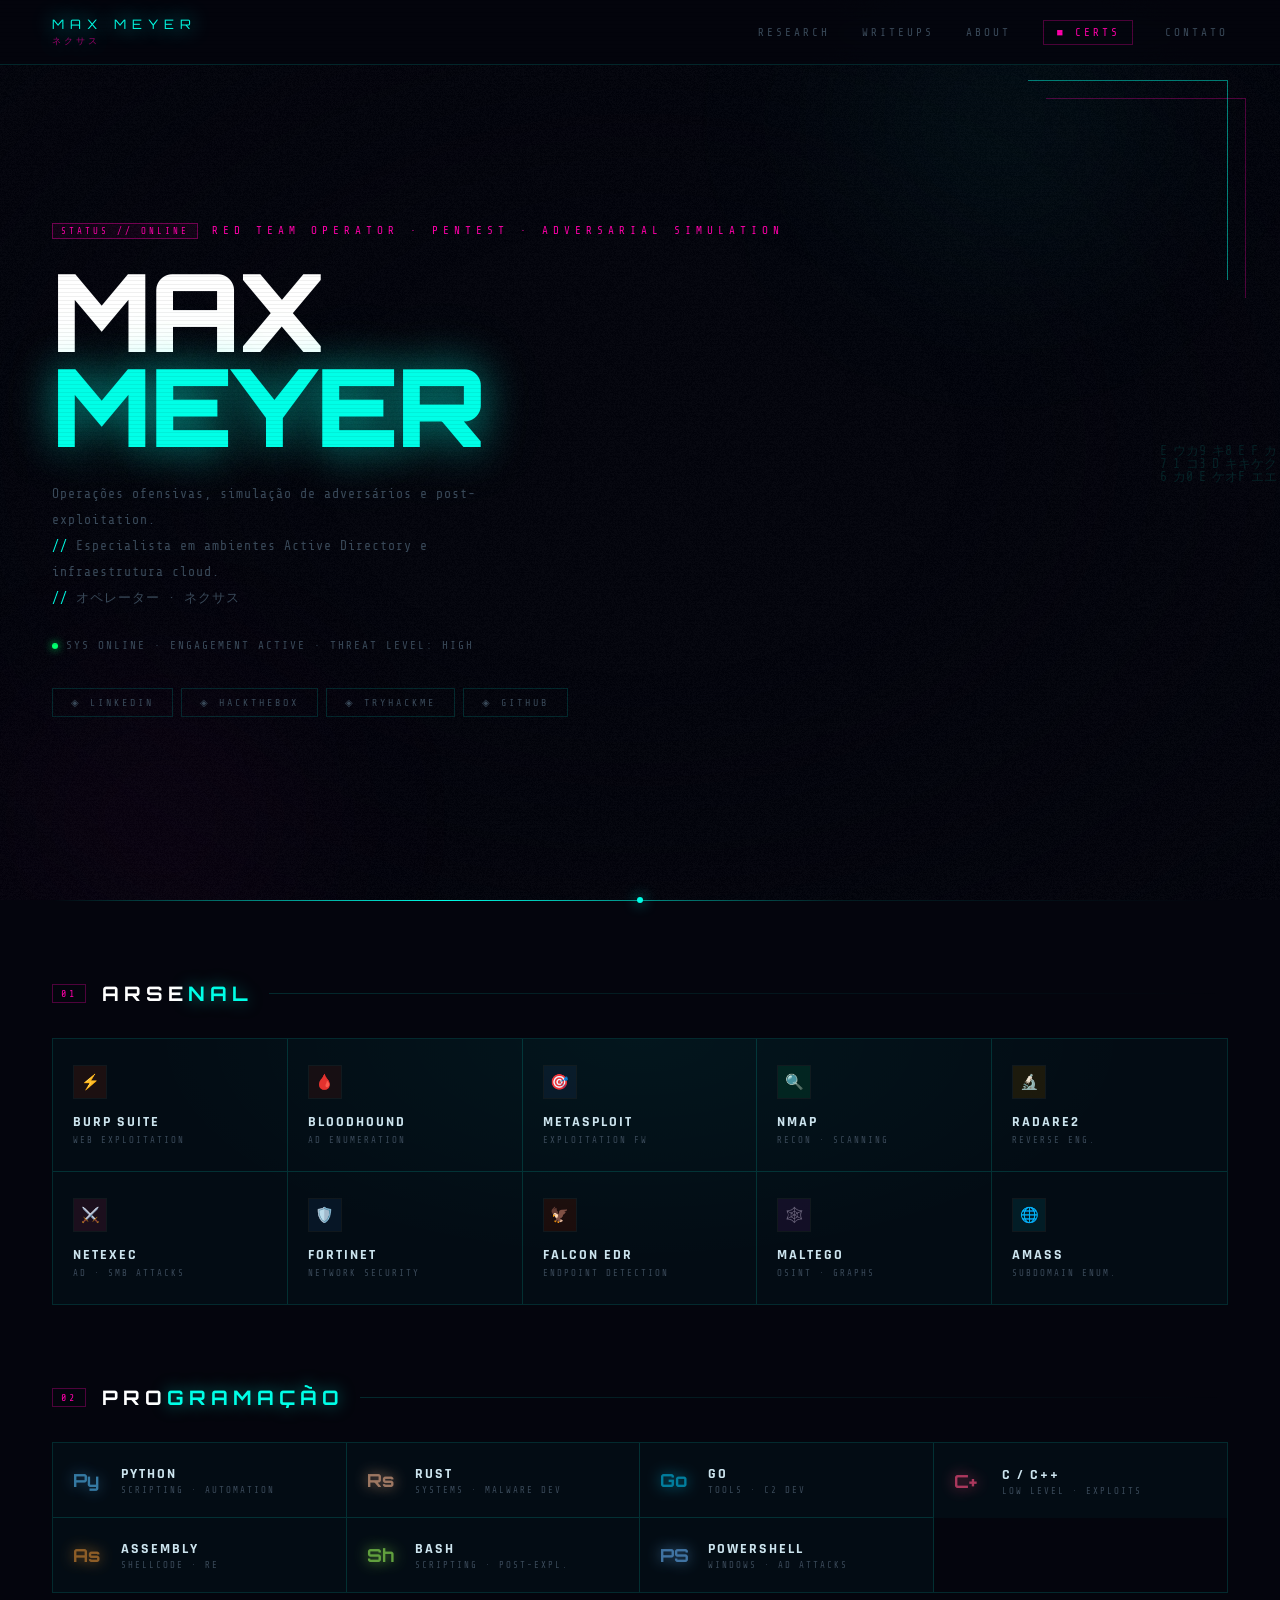
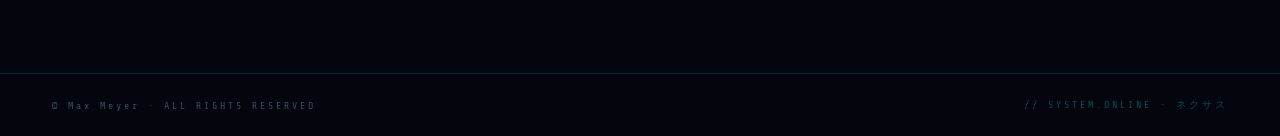
==== main.html @ dfc454a7 "Update main.html" ====
<!DOCTYPE html>
<html lang="pt-BR">
<head>
<meta charset="UTF-8">
<meta name="viewport" content="width=device-width, initial-scale=1.0, maximum-scale=1.0">
<title>Max Meyer</title>
<link href="https://fonts.googleapis.com/css2?family=Rajdhani:wght@400;600;700&family=Share+Tech+Mono&family=Orbitron:wght@700;900&display=swap" rel="stylesheet">
<style>
:root{
  --cyan:#00ffe7;--magenta:#ff00aa;--green:#00ff6e;
  --bg:#04050d;--panel:rgba(0,255,231,0.03);
  --border:rgba(0,255,231,0.15);--text:#b8cfe0;--dim:#3a4a5a;
}
*,*::before,*::after{margin:0;padding:0;box-sizing:border-box;}
html{scroll-behavior:smooth;}
@media(hover:hover){*{cursor:none!important;}}

body{background:var(--bg);color:var(--text);font-family:'Share Tech Mono',monospace;overflow-x:hidden;}
body::after{content:'';position:fixed;inset:0;background:repeating-linear-gradient(0deg,transparent,transparent 3px,rgba(0,0,0,0.06) 3px,rgba(0,0,0,0.06) 4px);pointer-events:none;z-index:9000;}
.vignette{position:fixed;inset:0;background:radial-gradient(ellipse at center,transparent 35%,rgba(4,5,13,0.92) 100%);pointer-events:none;z-index:1;}
#bgCanvas{position:fixed;inset:0;z-index:0;}
#noiseCanvas{position:fixed;inset:0;opacity:.022;pointer-events:none;z-index:2;}
#streamCanvas{position:fixed;inset:0;opacity:.13;pointer-events:none;z-index:3;}

/* cursor — desktop only */
#cur{position:fixed;width:14px;height:14px;border:1px solid var(--cyan);border-radius:50%;pointer-events:none;z-index:99999;transform:translate(-50%,-50%);transition:width .18s,height .18s,border-color .18s,box-shadow .18s;box-shadow:0 0 10px var(--cyan);display:none;}
#curDot{position:fixed;width:3px;height:3px;background:var(--cyan);border-radius:50%;pointer-events:none;z-index:99999;transform:translate(-50%,-50%);display:none;}
#curTrail{position:fixed;inset:0;pointer-events:none;z-index:9998;}

/* NAV */
.nav{position:fixed;top:0;left:0;right:0;z-index:5000;display:flex;justify-content:space-between;align-items:center;padding:16px 52px;background:rgba(4,5,13,.88);backdrop-filter:blur(14px);border-bottom:1px solid var(--border);}
@media(max-width:600px){.nav{padding:12px 18px;}.nav-links{gap:16px;}.nav-links a{font-size:9px;letter-spacing:2px;}}
.nav-logo{font-family:'Orbitron',sans-serif;font-size:13px;letter-spacing:6px;color:var(--cyan);text-shadow:0 0 20px var(--cyan);text-transform:uppercase;position:relative;padding-bottom:16px;}
.nav-logo::after{content:'ネクサス';position:absolute;bottom:0;left:0;font-size:9px;letter-spacing:3px;color:var(--magenta);opacity:.6;font-family:'Share Tech Mono',monospace;}
.nav-links{display:flex;gap:32px;align-items:center;}
.nav-links a{color:var(--dim);text-decoration:none;font-size:11px;letter-spacing:3px;text-transform:uppercase;transition:color .2s,text-shadow .2s;}
.nav-links a:hover{color:var(--cyan);text-shadow:0 0 12px var(--cyan);}
.nav-links a.special{color:var(--magenta);border:1px solid rgba(255,0,170,.3);padding:5px 12px;transition:all .2s;}
.nav-links a.special:hover,.nav-links a.special:active{border-color:var(--magenta);box-shadow:0 0 16px rgba(255,0,170,.3),inset 0 0 12px rgba(255,0,170,.05);text-shadow:0 0 10px var(--magenta);}

/* HERO */
.hero{position:relative;min-height:100vh;display:flex;flex-direction:column;justify-content:center;padding:140px 52px 100px;z-index:10;overflow:hidden;}
@media(max-width:600px){.hero{padding:120px 24px 80px;}}
.hero-corner{position:absolute;top:80px;right:52px;width:200px;height:200px;pointer-events:none;}
.hero-corner::before{content:'';position:absolute;inset:0;border-top:1px solid var(--cyan);border-right:1px solid var(--cyan);opacity:.5;animation:cpulse 3s ease-in-out infinite;}
.hero-corner::after{content:'';position:absolute;top:18px;left:18px;right:-18px;bottom:-18px;border-top:1px solid rgba(255,0,170,.3);border-right:1px solid rgba(255,0,170,.3);}
@keyframes cpulse{0%,100%{opacity:.5;}50%{opacity:1;}}
.blob{position:absolute;border-radius:50%;filter:blur(90px);pointer-events:none;animation:bfloat 9s ease-in-out infinite;}
.blob.b1{width:440px;height:440px;top:-100px;right:60px;background:radial-gradient(circle,rgba(0,255,231,.07) 0%,transparent 70%);}
.blob.b2{width:520px;height:320px;bottom:-80px;left:-100px;background:radial-gradient(circle,rgba(255,0,170,.06) 0%,transparent 70%);animation-delay:-4.5s;}
@keyframes bfloat{0%,100%{transform:translateY(0) scale(1);}50%{transform:translateY(-28px) scale(1.04);}}
.hero-eyecatch{display:flex;align-items:center;gap:14px;font-size:11px;letter-spacing:5px;color:var(--magenta);text-transform:uppercase;margin-bottom:24px;opacity:0;animation:fadeUp .8s .1s ease forwards;}
.hero-eyecatch .tag{border:1px solid rgba(255,0,170,.4);padding:2px 8px;font-size:9px;letter-spacing:3px;color:var(--magenta);background:rgba(255,0,170,.06);}
.hero h1{font-family:'Orbitron',sans-serif;font-weight:900;font-size:clamp(48px,9vw,108px);line-height:.88;letter-spacing:-2px;text-transform:uppercase;color:#fff;opacity:0;animation:fadeUp .8s .2s ease forwards;}
.hero h1 .line-cyan{display:block;color:var(--cyan);text-shadow:0 0 40px rgba(0,255,231,.5),0 0 80px rgba(0,255,231,.15);}
.hero-sub{margin-top:28px;font-size:13px;color:var(--dim);letter-spacing:1px;line-height:2;max-width:480px;opacity:0;animation:fadeUp .8s .35s ease forwards;}
.hero-sub .hi{color:var(--cyan);}
@media(max-width:600px){.hero-sub{font-size:11px;}}
.status-bar{display:flex;align-items:center;gap:8px;margin-top:28px;font-size:11px;color:var(--dim);letter-spacing:2px;opacity:0;animation:fadeUp .8s .48s ease forwards;}
.sdot{width:6px;height:6px;border-radius:50%;background:var(--green);box-shadow:0 0 8px var(--green);animation:spulse 2s ease-in-out infinite;}
@keyframes spulse{0%,100%{opacity:1;}50%{opacity:.3;}}
.social{display:flex;gap:8px;margin-top:36px;flex-wrap:wrap;opacity:0;animation:fadeUp .8s .6s ease forwards;}
.social a{display:inline-flex;align-items:center;gap:6px;padding:8px 18px;font-size:10px;letter-spacing:3px;text-transform:uppercase;text-decoration:none;color:var(--dim);border:1px solid var(--border);transition:all .25s;position:relative;overflow:hidden;}
.social a::before{content:'';position:absolute;inset:0;background:linear-gradient(90deg,transparent,rgba(0,255,231,.07),transparent);transform:translateX(-100%);transition:transform .4s;}
.social a:hover,.social a:active{color:var(--cyan);border-color:rgba(0,255,231,.5);box-shadow:0 0 20px rgba(0,255,231,.15);text-shadow:0 0 8px var(--cyan);}
.social a:hover::before{transform:translateX(100%);}
@keyframes fadeUp{from{opacity:0;transform:translateY(16px);}to{opacity:1;transform:none;}}
.divider{position:relative;height:1px;margin:0 52px;z-index:10;background:linear-gradient(to right,transparent,var(--cyan),rgba(0,255,231,.1),transparent);}
.divider::before{content:'';position:absolute;top:-3px;left:50%;transform:translateX(-50%);width:6px;height:6px;background:var(--cyan);border-radius:50%;box-shadow:0 0 14px var(--cyan);}
@media(max-width:600px){.divider{margin:0 24px;}}

/* PANELS */
.panels{position:relative;z-index:10;padding:80px 52px;display:flex;flex-direction:column;gap:80px;}
@media(max-width:600px){.panels{padding:50px 18px;gap:50px;}}
.reveal{opacity:0;transform:translateY(30px);transition:opacity .7s ease,transform .7s ease;}
.reveal.visible{opacity:1;transform:none;}
.section-label{display:flex;align-items:center;gap:16px;margin-bottom:32px;}
.section-num{font-size:10px;letter-spacing:3px;color:var(--magenta);border:1px solid rgba(255,0,170,.3);padding:3px 8px;}
.section-label h2{font-family:'Orbitron',sans-serif;font-weight:700;font-size:20px;letter-spacing:5px;text-transform:uppercase;color:#fff;}
.section-label h2 em{font-style:normal;color:var(--cyan);text-shadow:0 0 16px rgba(0,255,231,.5);}
.section-label::after{content:'';flex:1;height:1px;background:linear-gradient(to right,var(--border),transparent);}

/* ARSENAL */
.arsenal-grid{display:grid;grid-template-columns:repeat(5,1fr);border:1px solid var(--border);position:relative;}
.arsenal-grid::before{content:'';position:absolute;inset:0;background:radial-gradient(ellipse at 50% 0%,rgba(0,255,231,.04),transparent 60%);pointer-events:none;}
.tool-card{position:relative;padding:26px 20px;border-right:1px solid var(--border);border-bottom:1px solid var(--border);background:var(--panel);overflow:hidden;transition:background .3s;--mx:50%;--my:50%;}
.tool-card:nth-child(5n){border-right:none;}.tool-card:nth-last-child(-n+5){border-bottom:none;}
.tool-card::after{content:'';position:absolute;top:0;left:0;right:0;height:2px;background:var(--tc,var(--cyan));transform:scaleX(0);transform-origin:left;transition:transform .35s;box-shadow:0 0 10px var(--tc,var(--cyan));}
.tool-card:hover::after,.tool-card:active::after{transform:scaleX(1);}
.tool-card::before{content:'';position:absolute;inset:0;background:radial-gradient(circle at var(--mx) var(--my),rgba(255,255,255,.06) 0%,transparent 60%);opacity:0;transition:opacity .3s;pointer-events:none;}
.tool-card:hover::before{opacity:1;}.tool-card:hover,.tool-card:active{background:rgba(0,255,231,.035);}
.tool-icon-wrap{width:34px;height:34px;border:1px solid rgba(255,255,255,.06);display:flex;align-items:center;justify-content:center;margin-bottom:14px;background:rgba(0,0,0,.3);font-size:15px;position:relative;}
.tool-icon-wrap::before{content:'';position:absolute;inset:0;background:var(--tc,var(--cyan));opacity:.1;transition:opacity .3s;}
.tool-card:hover .tool-icon-wrap::before{opacity:.28;}
.tool-name{font-family:'Rajdhani',sans-serif;font-weight:700;font-size:14px;letter-spacing:2px;color:#cce4ee;text-transform:uppercase;transition:color .3s,text-shadow .3s;}
.tool-card:hover .tool-name{color:var(--cyan);text-shadow:0 0 10px rgba(0,255,231,.5);}
.tool-cat{font-size:9px;letter-spacing:2px;color:var(--dim);text-transform:uppercase;margin-top:4px;}
.arsenal-grid .tool-card{opacity:0;transform:translateY(20px);transition:opacity .5s ease,transform .5s ease,background .3s;}
.arsenal-grid.visible .tool-card:nth-child(1){transition-delay:.05s;}.arsenal-grid.visible .tool-card:nth-child(2){transition-delay:.1s;}.arsenal-grid.visible .tool-card:nth-child(3){transition-delay:.15s;}.arsenal-grid.visible .tool-card:nth-child(4){transition-delay:.2s;}.arsenal-grid.visible .tool-card:nth-child(5){transition-delay:.25s;}.arsenal-grid.visible .tool-card:nth-child(6){transition-delay:.3s;}.arsenal-grid.visible .tool-card:nth-child(7){transition-delay:.35s;}.arsenal-grid.visible .tool-card:nth-child(8){transition-delay:.4s;}.arsenal-grid.visible .tool-card:nth-child(9){transition-delay:.45s;}.arsenal-grid.visible .tool-card:nth-child(10){transition-delay:.5s;}
.arsenal-grid.visible .tool-card{opacity:1;transform:none;}

/* LANG */
.lang-grid{display:grid;grid-template-columns:repeat(4,1fr);border:1px solid var(--border);}
.lang-card{position:relative;padding:22px 20px;border-right:1px solid var(--border);border-bottom:1px solid var(--border);display:flex;align-items:center;gap:16px;background:var(--panel);overflow:hidden;transition:background .3s;--mx:50%;--my:50%;}
.lang-card:nth-child(4n){border-right:none;}.lang-card:nth-last-child(-n+4){border-bottom:none;}
.lang-card::after{content:'';position:absolute;bottom:0;left:0;right:0;height:2px;background:var(--lc,var(--cyan));transform:scaleX(0);transform-origin:left;transition:transform .35s;box-shadow:0 0 8px var(--lc,var(--cyan));}
.lang-card:hover::after,.lang-card:active::after{transform:scaleX(1);}
.lang-card::before{content:'';position:absolute;inset:0;background:radial-gradient(circle at var(--mx) var(--my),rgba(255,255,255,.05) 0%,transparent 60%);opacity:0;transition:opacity .3s;pointer-events:none;}
.lang-card:hover::before{opacity:1;}.lang-card:hover,.lang-card:active{background:rgba(0,255,231,.03);}
.lang-glyph{font-family:'Orbitron',sans-serif;font-size:18px;font-weight:700;opacity:.7;min-width:32px;transition:opacity .3s;}
.lang-card:hover .lang-glyph{opacity:1;}
.lang-name{font-family:'Rajdhani',sans-serif;font-weight:700;font-size:14px;letter-spacing:2px;color:#cce4ee;text-transform:uppercase;}
.lang-type{font-size:9px;letter-spacing:2px;color:var(--dim);text-transform:uppercase;margin-top:2px;}
.lang-grid .lang-card{opacity:0;transform:translateX(-16px);transition:opacity .5s ease,transform .5s ease,background .3s;}
.lang-grid.visible .lang-card:nth-child(1){transition-delay:.05s;}.lang-grid.visible .lang-card:nth-child(2){transition-delay:.1s;}.lang-grid.visible .lang-card:nth-child(3){transition-delay:.15s;}.lang-grid.visible .lang-card:nth-child(4){transition-delay:.2s;}.lang-grid.visible .lang-card:nth-child(5){transition-delay:.25s;}.lang-grid.visible .lang-card:nth-child(6){transition-delay:.3s;}.lang-grid.visible .lang-card:nth-child(7){transition-delay:.35s;}
.lang-grid.visible .lang-card{opacity:1;transform:none;}

/* ═══════════════════════
   TERMINAL MODAL
═══════════════════════ */
#terminalModal{
  position:fixed;inset:0;background:rgba(4,5,13,.95);
  display:none;flex-direction:column;
  align-items:center;justify-content:center;
  z-index:8000;backdrop-filter:blur(12px);
}
.term-wrap{
  width:780px;max-width:95vw;
  border:1px solid rgba(0,255,231,.4);background:#06080f;
  box-shadow:0 0 60px rgba(0,255,231,.12);
  display:flex;flex-direction:column;max-height:90vh;
}
@media(max-width:600px){
  .term-wrap{max-width:100%;width:100%;border-left:none;border-right:none;max-height:100vh;}
  #terminalModal{align-items:stretch;justify-content:flex-end;}
}
.term-bar{background:rgba(0,255,231,.05);border-bottom:1px solid var(--border);padding:10px 18px;display:flex;justify-content:space-between;align-items:center;flex-shrink:0;}
.term-title{font-size:10px;letter-spacing:4px;color:var(--cyan);text-shadow:0 0 10px var(--cyan);text-transform:uppercase;}
.term-close{font-size:10px;letter-spacing:2px;color:var(--dim);border:1px solid var(--border);padding:6px 14px;transition:all .2s;}
.term-close:hover,.term-close:active{color:var(--magenta);border-color:var(--magenta);box-shadow:0 0 10px rgba(255,0,170,.3);}

/* output */
.terminal{padding:16px 20px;flex:1;overflow-y:auto;font-size:12.5px;line-height:1.85;-webkit-overflow-scrolling:touch;}
@media(max-width:600px){.terminal{font-size:12px;padding:12px 14px;}}
.terminal::-webkit-scrollbar{width:4px;}
.terminal::-webkit-scrollbar-thumb{background:rgba(0,255,231,.2);}
.t-line{color:#445566;}.t-cmd{color:var(--cyan);text-shadow:0 0 6px rgba(0,255,231,.4);}
.t-val{color:#a0f0d8;}.t-err{color:var(--magenta);}.t-info{color:#44667a;}
.prompt-line{display:flex;align-items:center;flex-wrap:wrap;}
.prompt-ps1{color:var(--cyan);text-shadow:0 0 6px rgba(0,255,231,.3);white-space:nowrap;}
.prompt-in{color:#ddeeff;}

/* blinking cursor inside terminal */
.blink-cur::after{content:'▋';color:var(--cyan);animation:bcb 1s steps(1) infinite;}
@keyframes bcb{50%{opacity:0;}}

/* ghost input — invisible, just captures keyboard */
#termGhost{
  position:absolute;
  left:-9999px;top:50%;
  width:1px;height:1px;
  opacity:0;
  font-size:16px;
  border:none;outline:none;
  background:transparent;
  color:transparent;
  caret-color:transparent;
}

/* tap hint inside terminal */
.term-tap-hint{
  text-align:center;padding:8px;
  font-size:10px;letter-spacing:3px;
  color:rgba(0,255,231,.25);
  flex-shrink:0;
  border-top:1px solid rgba(0,255,231,.06);
}

footer{position:relative;z-index:10;padding:24px 52px;border-top:1px solid var(--border);display:flex;justify-content:space-between;align-items:center;font-size:10px;letter-spacing:3px;color:var(--dim);}
footer .fr{color:rgba(0,255,231,.3);}
@media(max-width:600px){footer{padding:20px 18px;flex-direction:column;gap:10px;}}

@media(max-width:960px){
  .arsenal-grid{grid-template-columns:repeat(2,1fr);}
  .tool-card:nth-child(5n){border-right:1px solid var(--border);}.tool-card:nth-child(2n){border-right:none;}
  .tool-card:nth-last-child(-n+5){border-bottom:1px solid var(--border);}.tool-card:nth-last-child(-n+2){border-bottom:none;}
  .lang-grid{grid-template-columns:repeat(2,1fr);}
  .lang-card:nth-child(4n){border-right:1px solid var(--border);}.lang-card:nth-child(2n){border-right:none;}
  .lang-card:nth-last-child(-n+4){border-bottom:1px solid var(--border);}.lang-card:nth-last-child(-n+2){border-bottom:none;}
}
</style>
</head>
<body>

<div id="cur"></div><div id="curDot"></div>
<canvas id="curTrail"></canvas>
<div class="vignette"></div>
<canvas id="bgCanvas"></canvas>
<canvas id="noiseCanvas"></canvas>
<canvas id="streamCanvas"></canvas>

<nav class="nav">
  <div class="nav-logo">Max Meyer</div>
  <div class="nav-links">
    <a href="#">Research</a><a href="#">Writeups</a><a href="#">About</a>
    <a href="#" class="special" onclick="openTerminal();return false;">■ CERTS</a>
    <a href="#">Contato</a>
  </div>
</nav>

<section class="hero">
  <div class="blob b1"></div><div class="blob b2"></div><div class="hero-corner"></div>
  <div class="hero-eyecatch"><span class="tag">STATUS // ONLINE</span>Red Team Operator · Pentest · Adversarial Simulation</div>
  <h1 id="heroTitle">MAX<br><span class="line-cyan" id="heroCyan">MEYER</span></h1>
  <p class="hero-sub">Operações ofensivas, simulação de adversários e post-exploitation.<br><span class="hi">//</span> Especialista em ambientes Active Directory e infraestrutura cloud.<br><span class="hi">//</span> オペレーター · ネクサス</p>
  <div class="status-bar"><div class="sdot"></div>SYS ONLINE · ENGAGEMENT ACTIVE · THREAT LEVEL: HIGH</div>
  <div class="social">
    <a href="#">◈ LinkedIn</a><a href="#">◈ HackTheBox</a><a href="#">◈ TryHackMe</a><a href="#">◈ GitHub</a>
  </div>
</section>

<div class="divider"></div>

<div class="panels">
  <section>
    <div class="section-label reveal"><span class="section-num">01</span><h2>ARSE<em>NAL</em></h2></div>
    <div class="arsenal-grid reveal" id="arsenalGrid">
      <div class="tool-card" style="--tc:#ff5533"><div class="tool-icon-wrap" style="--tc:#ff5533">⚡</div><div class="tool-name">Burp Suite</div><div class="tool-cat">Web Exploitation</div></div>
      <div class="tool-card" style="--tc:#cc3333"><div class="tool-icon-wrap" style="--tc:#cc3333">🩸</div><div class="tool-name">BloodHound</div><div class="tool-cat">AD Enumeration</div></div>
      <div class="tool-card" style="--tc:#4499ff"><div class="tool-icon-wrap" style="--tc:#4499ff">🎯</div><div class="tool-name">Metasploit</div><div class="tool-cat">Exploitation FW</div></div>
      <div class="tool-card" style="--tc:#00ffaa"><div class="tool-icon-wrap" style="--tc:#00ffaa">🔍</div><div class="tool-name">Nmap</div><div class="tool-cat">Recon · Scanning</div></div>
      <div class="tool-card" style="--tc:#ffaa00"><div class="tool-icon-wrap" style="--tc:#ffaa00">🔬</div><div class="tool-name">radare2</div><div class="tool-cat">Reverse Eng.</div></div>
      <div class="tool-card" style="--tc:#ff44aa"><div class="tool-icon-wrap" style="--tc:#ff44aa">⚔️</div><div class="tool-name">netexec</div><div class="tool-cat">AD · SMB Attacks</div></div>
      <div class="tool-card" style="--tc:#3388ff"><div class="tool-icon-wrap" style="--tc:#3388ff">🛡️</div><div class="tool-name">Fortinet</div><div class="tool-cat">Network Security</div></div>
      <div class="tool-card" style="--tc:#ff3300"><div class="tool-icon-wrap" style="--tc:#ff3300">🦅</div><div class="tool-name">Falcon EDR</div><div class="tool-cat">Endpoint Detection</div></div>
      <div class="tool-card" style="--tc:#aa44ff"><div class="tool-icon-wrap" style="--tc:#aa44ff">🕸️</div><div class="tool-name">Maltego</div><div class="tool-cat">OSINT · Graphs</div></div>
      <div class="tool-card" style="--tc:#00ccff"><div class="tool-icon-wrap" style="--tc:#00ccff">🌐</div><div class="tool-name">Amass</div><div class="tool-cat">Subdomain Enum.</div></div>
    </div>
  </section>
  <section>
    <div class="section-label reveal"><span class="section-num">02</span><h2>PRO<em>GRAMAÇÃO</em></h2></div>
    <div class="lang-grid reveal" id="langGrid">
      <div class="lang-card" style="--lc:#4aa8e0"><div class="lang-glyph" style="color:#4aa8e0;text-shadow:0 0 14px #3572a5">Py</div><div><div class="lang-name">Python</div><div class="lang-type">Scripting · Automation</div></div></div>
      <div class="lang-card" style="--lc:#dea584"><div class="lang-glyph" style="color:#dea584;text-shadow:0 0 14px #dea584">Rs</div><div><div class="lang-name">Rust</div><div class="lang-type">Systems · Malware Dev</div></div></div>
      <div class="lang-card" style="--lc:#00add8"><div class="lang-glyph" style="color:#00add8;text-shadow:0 0 14px #00add8">Go</div><div><div class="lang-name">Go</div><div class="lang-type">Tools · C2 Dev</div></div></div>
      <div class="lang-card" style="--lc:#f34b7d"><div class="lang-glyph" style="color:#f34b7d;text-shadow:0 0 14px #f34b7d">C+</div><div><div class="lang-name">C / C++</div><div class="lang-type">Low Level · Exploits</div></div></div>
      <div class="lang-card" style="--lc:#c88030"><div class="lang-glyph" style="color:#c88030;text-shadow:0 0 14px #c88030">As</div><div><div class="lang-name">Assembly</div><div class="lang-type">Shellcode · RE</div></div></div>
      <div class="lang-card" style="--lc:#89e051"><div class="lang-glyph" style="color:#89e051;text-shadow:0 0 14px #89e051">Sh</div><div><div class="lang-name">Bash</div><div class="lang-type">Scripting · Post-Expl.</div></div></div>
      <div class="lang-card" style="--lc:#5ba0e0"><div class="lang-glyph" style="color:#5ba0e0;text-shadow:0 0 14px #5ba0e0">PS</div><div><div class="lang-name">PowerShell</div><div class="lang-type">Windows · AD Attacks</div></div></div>
    </div>
  </section>
</div>

<footer><span>© Max Meyer · ALL RIGHTS RESERVED</span><span class="fr">// SYSTEM.ONLINE · ネクサス</span></footer>

<!-- TERMINAL MODAL -->
<div id="terminalModal">
  <div class="term-wrap">
    <div class="term-bar">
      <span class="term-title">▸ CERTIFICATION TERMINAL</span>
      <span class="term-close" onclick="closeTerminal()">[X] FECHAR</span>
    </div>
    <div class="terminal" id="term"></div>
    <div class="term-tap-hint" id="termHint">[ TOQUE AQUI PARA DIGITAR ]</div>
    <!-- ghost input: invisible, captures mobile keyboard -->
    <input id="termGhost" type="text"
      autocomplete="off" autocorrect="off" autocapitalize="none"
      spellcheck="false" inputmode="text">
  </div>
</div>

<script>
/* ═══════════ PARTICLES ═══════════ */
(function(){
  const cv=document.getElementById('bgCanvas'),cx=cv.getContext('2d');
  let W,H,mx=-9999,my=-9999;
  const CN='0,255,231',MG='255,0,170',N=90,D=130;
  function rsz(){W=cv.width=window.innerWidth;H=cv.height=window.innerHeight;}rsz();
  window.addEventListener('resize',rsz);
  document.addEventListener('mousemove',e=>{mx=e.clientX;my=e.clientY;});
  document.addEventListener('touchmove',e=>{if(e.touches[0]){mx=e.touches[0].clientX;my=e.touches[0].clientY;}},{passive:true});
  function P(){this.r();}
  P.prototype.r=function(){this.x=Math.random()*W;this.y=Math.random()*H;this.vx=(Math.random()-.5)*.4;this.vy=(Math.random()-.5)*.4;this.sz=Math.random()*1.8+.6;this.m=Math.random()<.15;this.p=Math.random()*Math.PI*2;this.ps=.02+Math.random()*.02;};
  P.prototype.u=function(){const dx=this.x-mx,dy=this.y-my,d=Math.sqrt(dx*dx+dy*dy);if(d<100){const f=(100-d)/100*.8;this.vx+=(dx/d)*f;this.vy+=(dy/d)*f;}this.vx*=.98;this.vy*=.98;this.x+=this.vx;this.y+=this.vy;this.p+=this.ps;if(this.x<-10)this.x=W+10;if(this.x>W+10)this.x=-10;if(this.y<-10)this.y=H+10;if(this.y>H+10)this.y=-10;};
  const pts=Array.from({length:N},()=>new P());
  function draw(){
    cx.clearRect(0,0,W,H);
    for(let i=0;i<pts.length;i++)for(let j=i+1;j<pts.length;j++){const a=pts[i],b=pts[j],dx=a.x-b.x,dy=a.y-b.y,d=Math.sqrt(dx*dx+dy*dy);if(d<D){const al=(1-d/D)*.3,c=(a.m||b.m)?MG:CN;cx.beginPath();cx.strokeStyle=`rgba(${c},${al})`;cx.lineWidth=.6;cx.moveTo(a.x,a.y);cx.lineTo(b.x,b.y);cx.stroke();}}
    pts.forEach(p=>{const dx=p.x-mx,dy=p.y-my,d=Math.sqrt(dx*dx+dy*dy);if(d<180){const al=(1-d/180)*.5;cx.beginPath();cx.strokeStyle=`rgba(${CN},${al})`;cx.lineWidth=.8;cx.moveTo(p.x,p.y);cx.lineTo(mx,my);cx.stroke();}});
    pts.forEach(p=>{p.u();const g=.7+.3*Math.sin(p.p),c=p.m?MG:CN,gr=cx.createRadialGradient(p.x,p.y,0,p.x,p.y,p.sz*4);gr.addColorStop(0,`rgba(${c},${.8*g})`);gr.addColorStop(1,`rgba(${c},0)`);cx.beginPath();cx.fillStyle=gr;cx.arc(p.x,p.y,p.sz*4,0,Math.PI*2);cx.fill();cx.beginPath();cx.fillStyle=`rgba(${c},${g})`;cx.arc(p.x,p.y,p.sz,0,Math.PI*2);cx.fill();});
    requestAnimationFrame(draw);
  }
  draw();
})();

/* ═══════════ NOISE ═══════════ */
(function(){const c=document.getElementById('noiseCanvas'),x=c.getContext('2d');function r(){c.width=window.innerWidth;c.height=window.innerHeight;}r();window.addEventListener('resize',r);function f(){const i=x.createImageData(c.width,c.height),d=i.data;for(let n=0;n<d.length;n+=4){const v=Math.random()*255|0;d[n]=d[n+1]=d[n+2]=v;d[n+3]=255;}x.putImageData(i,0,0);setTimeout(f,80);}f();})();

/* ═══════════ STREAM ═══════════ */
(function(){const c=document.getElementById('streamCanvas'),x=c.getContext('2d');let W,H;function r(){W=c.width=window.innerWidth;H=c.height=window.innerHeight;}r();window.addEventListener('resize',r);const ch='アイウエオカキクケコ0123456789ABCDEF><{}[]',fs=13,cols=Math.floor(120/fs),drops=Array(cols).fill(1);function draw(){x.fillStyle='rgba(4,5,13,0.06)';x.fillRect(0,0,W,H);x.font=fs+'px "Share Tech Mono",monospace';drops.forEach((y,i)=>{const c=ch[Math.floor(Math.random()*ch.length)],xp=W-120+i*fs;x.fillStyle='rgba(0,255,231,0.9)';x.fillText(c,xp,y*fs);if(y*fs>H&&Math.random()>.95)drops[i]=0;drops[i]++;});setTimeout(draw,55);}draw();})();

/* ═══════════ CURSOR (desktop) ═══════════ */
(function(){
  const cur=document.getElementById('cur'),dot=document.getElementById('curDot');
  const tr=document.getElementById('curTrail'),tc=tr.getContext('2d');
  let W,H,mx=0,my=0,shown=false;
  function r(){W=tr.width=window.innerWidth;H=tr.height=window.innerHeight;}r();window.addEventListener('resize',r);
  const hist=[],MAX=18;
  document.addEventListener('mousemove',e=>{mx=e.clientX;my=e.clientY;if(!shown){shown=true;cur.style.display='block';dot.style.display='block';}});
  document.querySelectorAll('a,.tool-card,.lang-card,.term-close').forEach(el=>{
    el.addEventListener('mouseenter',()=>{cur.style.width='28px';cur.style.height='28px';cur.style.borderColor='var(--magenta)';cur.style.boxShadow='0 0 14px var(--magenta)';});
    el.addEventListener('mouseleave',()=>{cur.style.width='14px';cur.style.height='14px';cur.style.borderColor='var(--cyan)';cur.style.boxShadow='0 0 10px var(--cyan)';});
  });
  function frame(){cur.style.left=mx+'px';cur.style.top=my+'px';dot.style.left=mx+'px';dot.style.top=my+'px';hist.push({x:mx,y:my});if(hist.length>MAX)hist.shift();tc.clearRect(0,0,W,H);for(let i=1;i<hist.length;i++){const al=(i/hist.length)*.35;tc.beginPath();tc.strokeStyle=`rgba(0,255,231,${al})`;tc.lineWidth=1.5*(i/hist.length);tc.moveTo(hist[i-1].x,hist[i-1].y);tc.lineTo(hist[i].x,hist[i].y);tc.stroke();}requestAnimationFrame(frame);}
  frame();
})();

/* ═══════════ SCRAMBLE ═══════════ */
(function(){
  const ch='!<>-_\\/[]{}—=+*^?#@アイウエオ01ABCDEFGHIJKLMNOPQRSTUVWXYZ';
  function sc(el,final,dur){let f=0;const tot=Math.floor(dur/30);const id=setInterval(()=>{el.textContent=final.split('').map((c,i)=>{if(c===' ')return ' ';if(f/tot>i/final.length)return c;return ch[Math.floor(Math.random()*ch.length)];}).join('');f++;if(f>=tot){el.textContent=final;clearInterval(id);}},30);}
  setTimeout(()=>{const t=document.getElementById('heroTitle'),c=document.getElementById('heroCyan'),n=t.childNodes[0];if(n&&n.nodeType===3){const s=document.createElement('span');s.textContent=n.textContent.trim();n.replaceWith(s);sc(s,'MAX',900);}sc(c,'MEYER',1200);},600);
})();

/* ═══════════ HOLO ═══════════ */
document.querySelectorAll('.tool-card,.lang-card').forEach(c=>{c.addEventListener('mousemove',e=>{const r=c.getBoundingClientRect();c.style.setProperty('--mx',((e.clientX-r.left)/r.width*100).toFixed(1)+'%');c.style.setProperty('--my',((e.clientY-r.top)/r.height*100).toFixed(1)+'%');});});

/* ═══════════ SCROLL REVEAL ═══════════ */
(function(){const obs=new IntersectionObserver(entries=>{entries.forEach(e=>{if(e.isIntersecting)e.target.classList.add('visible');});},{threshold:.12});document.querySelectorAll('.reveal').forEach(el=>obs.observe(el));})();

/* ═══════════════════════════════════════════
   TERMINAL — ghost input approach
   No visible input bar. Ghost input captures
   keyboard. Tap anywhere in modal refocuses it.
═══════════════════════════════════════════ */
const modal     = document.getElementById('terminalModal');
const termEl    = document.getElementById('term');
const termGhost = document.getElementById('termGhost');
const termHint  = document.getElementById('termHint');

let inputSpan = null;
let cwd = [];
let termHintHidden = false;

/* focus ghost → opens keyboard */
function focusGhost(){
  termGhost.focus();
  termGhost.value='';
}

/* tap anywhere in modal refocuses ghost */
modal.addEventListener('touchend', e=>{
  if(e.target===document.querySelector('.term-close')) return;
  hideTermHint();
  focusGhost();
},{passive:true});
modal.addEventListener('click', e=>{
  if(e.target===document.querySelector('.term-close')) return;
  hideTermHint();
  focusGhost();
});

function hideTermHint(){
  if(termHintHidden)return;termHintHidden=true;
  termHint.style.transition='opacity .5s';
  termHint.style.opacity='0';
  setTimeout(()=>termHint.style.display='none',600);
}

/* filesystem */
const fs={
  certs:{type:'dir',items:{
    'CEH.txt':  ['Certified Ethical Hacker','Issuer: EC-Council','Status: ACTIVE'],
    'DCPT.txt': ['Certified Penetration Tester','Issuer: Desec Security','Status: ACTIVE'],
    'CRTA.txt': ['Certified Red Team Analyst','Issuer: Altered Security','Status: ACTIVE'],
    'MCRTA.txt':['Multi-Cloud Red Team Analyst','Issuer: Cyberwarfare Labs','Status: ACTIVE'],
  }},
  notes:{type:'dir',items:{
    'lab.txt':   ['platform: HackTheBox','focus: Active Directory attacks','current: AD CS exploitation'],
    'status.txt':['engagement: active','priority: red team ops','next: CRTO prep'],
  }}
};

function resolvePath(p){if(!p||p==='~')return[];const parts=p.startsWith('/')?p.split('/').filter(Boolean):[...cwd,...p.split('/').filter(Boolean)];const out=[];for(const s of parts)s==='..'?out.pop():out.push(s);return out;}
function getNode(arr){let node={type:'dir',items:fs};for(const s of arr){if(node.type!=='dir'||!node.items[s])return null;node=node.items[s];}return node;}
function cwdStr(){return cwd.length?'~/'+cwd.join('/'):'~';}

function tPrint(text,cls){
  cls=cls||'t-line';
  const d=document.createElement('div');d.className=cls;d.textContent=text;
  termEl.insertBefore(d,termEl.lastChild);
  termEl.scrollTop=termEl.scrollHeight;
}

function newPrompt(){
  const old=termEl.querySelector('.active-prompt');
  if(old){old.classList.remove('active-prompt');const c=old.querySelector('.blink-cur');if(c)c.remove();}
  const line=document.createElement('div');line.className='prompt-line active-prompt';
  line.innerHTML='<span class="prompt-ps1">operator:'+cwdStr()+'$ </span><span class="prompt-in" id="prompt-in"></span><span class="blink-cur"></span>';
  termEl.appendChild(line);
  inputSpan=line.querySelector('#prompt-in');
  termEl.scrollTop=termEl.scrollHeight;
}

/* ghost listeners — set once, reused per command */
let ghostInputHandler=null, ghostKeyHandler=null;

function attachGhost(onChar, onEnter, onBackspace){
  // remove old
  if(ghostInputHandler) termGhost.removeEventListener('input',ghostInputHandler);
  if(ghostKeyHandler)   termGhost.removeEventListener('keydown',ghostKeyHandler);

  ghostInputHandler=function(){
    hideTermHint();
    // mobile: ghost accumulates chars
    const v=termGhost.value;
    if(v.length>0){
      // take last char added
      onChar(v);
      // reset ghost so we only get diffs on next input
      // But don't reset — keep value for backspace to work naturally
    }
  };

  ghostKeyHandler=function(e){
    hideTermHint();
    if(e.key==='Enter'){e.preventDefault();onEnter();return;}
    if(e.key==='Backspace'){e.preventDefault();onBackspace();return;}
    // single printable: let ghost's input event handle it for mobile
  };

  termGhost.addEventListener('input',ghostInputHandler);
  termGhost.addEventListener('keydown',ghostKeyHandler);
}

function detachGhost(){
  if(ghostInputHandler) termGhost.removeEventListener('input',ghostInputHandler);
  if(ghostKeyHandler)   termGhost.removeEventListener('keydown',ghostKeyHandler);
  ghostInputHandler=null;ghostKeyHandler=null;
  termGhost.value='';
}

function execute(raw){
  const trimmed=raw.trim();
  const active=termEl.querySelector('.active-prompt');
  if(active){active.classList.remove('active-prompt');const c=active.querySelector('.blink-cur');if(c)c.remove();}
  if(inputSpan)inputSpan.textContent='';
  if(!trimmed){newPrompt();return;}

  const echo=document.createElement('div');echo.className='t-cmd';
  echo.textContent='operator:'+cwdStr()+'$ '+trimmed;termEl.appendChild(echo);

  const args=trimmed.split(/\s+/),cmd=args[0],arg1=args[1];
  switch(cmd){
    case 'help':['ls              — listar diretório','ls -l           — listagem detalhada','cd <dir>        — mudar diretório','cat <file>      — exibir arquivo','pwd             — caminho atual','clear           — limpar terminal','exit            — fechar terminal'].forEach(l=>tPrint(l,'t-info'));break;
    case 'pwd':tPrint('/'+(cwd.length?cwd.join('/'):''),'t-val');break;
    case 'ls':{const iF=arg1==='-l',pA=iF?args[2]:arg1,tg=pA?resolvePath(pA):cwd,nd=getNode(tg);if(!nd){tPrint("ls: '"+(pA||'')+"': No such file or directory",'t-err');break;}if(nd.type!=='dir'){tPrint(tg[tg.length-1],'t-val');break;}const it=Object.keys(nd.items);if(!it.length){tPrint('(empty)','t-info');break;}it.forEach(n=>{tPrint(iF?(nd.items[n].type==='dir'?'drwxr-xr-x':'-rw-r--r--')+'  '+n:n,'t-val');});break;}
    case 'cd':{if(!arg1||arg1==='~'){cwd=[];break;}const tg=resolvePath(arg1),nd=getNode(tg);if(!nd){tPrint('cd: '+arg1+': No such file or directory','t-err');break;}if(nd.type!=='dir'){tPrint('cd: '+arg1+': Not a directory','t-err');break;}cwd=tg;break;}
    case 'cat':{if(!arg1){tPrint('cat: missing operand','t-err');break;}const tg=resolvePath(arg1),nd=getNode(tg);if(!nd){tPrint('cat: '+arg1+': No such file or directory','t-err');break;}if(nd.type==='dir'){tPrint('cat: '+arg1+': Is a directory','t-err');break;}nd.forEach(l=>tPrint(l,'t-val'));break;}
    case 'clear':termEl.innerHTML='';break;
    case 'exit':closeTerminal();return;
    default:tPrint('command not found: '+cmd,'t-err');tPrint("type 'help' for commands",'t-info');
  }

  // new prompt + re-attach ghost for next command
  newPrompt();
  listenForCommand();
}

function listenForCommand(){
  let val='';
  termGhost.value='';

  attachGhost(
    /* onChar — mobile input event fires with accumulated value */
    function(ghostVal){
      // compute what was added
      if(ghostVal.length>val.length){
        // chars were added
        val=ghostVal;
      } else {
        // something replaced / autocorrected
        val=ghostVal;
      }
      if(inputSpan) inputSpan.textContent=val;
      termEl.scrollTop=termEl.scrollHeight;
    },
    /* onEnter */
    function(){
      const cmd=val;val='';
      detachGhost();
      execute(cmd);
    },
    /* onBackspace */
    function(){
      val=val.slice(0,-1);
      termGhost.value=val;
      if(inputSpan) inputSpan.textContent=val;
      termEl.scrollTop=termEl.scrollHeight;
    }
  );
}

function openTerminal(){
  modal.style.display='flex';
  termEl.innerHTML='';
  termGhost.value='';
  cwd=[];
  termHintHidden=false;
  termHint.style.display='';
  termHint.style.opacity='1';

  tPrint('╔══════════════════════════════════════════╗','t-info');
  tPrint('║  Max Meyer // CERTIFICATION TERMINAL     ║','t-info');
  tPrint('╚══════════════════════════════════════════╝','t-info');
  tPrint('','t-line');
  tPrint('  ls · cd certs · cat <arquivo>.txt · help','t-info');
  tPrint('','t-line');
  newPrompt();

  setTimeout(()=>{ focusGhost(); listenForCommand(); }, 300);
}

function closeTerminal(){
  detachGhost();
  modal.style.display='none';
}
</script>
</body>
</html>
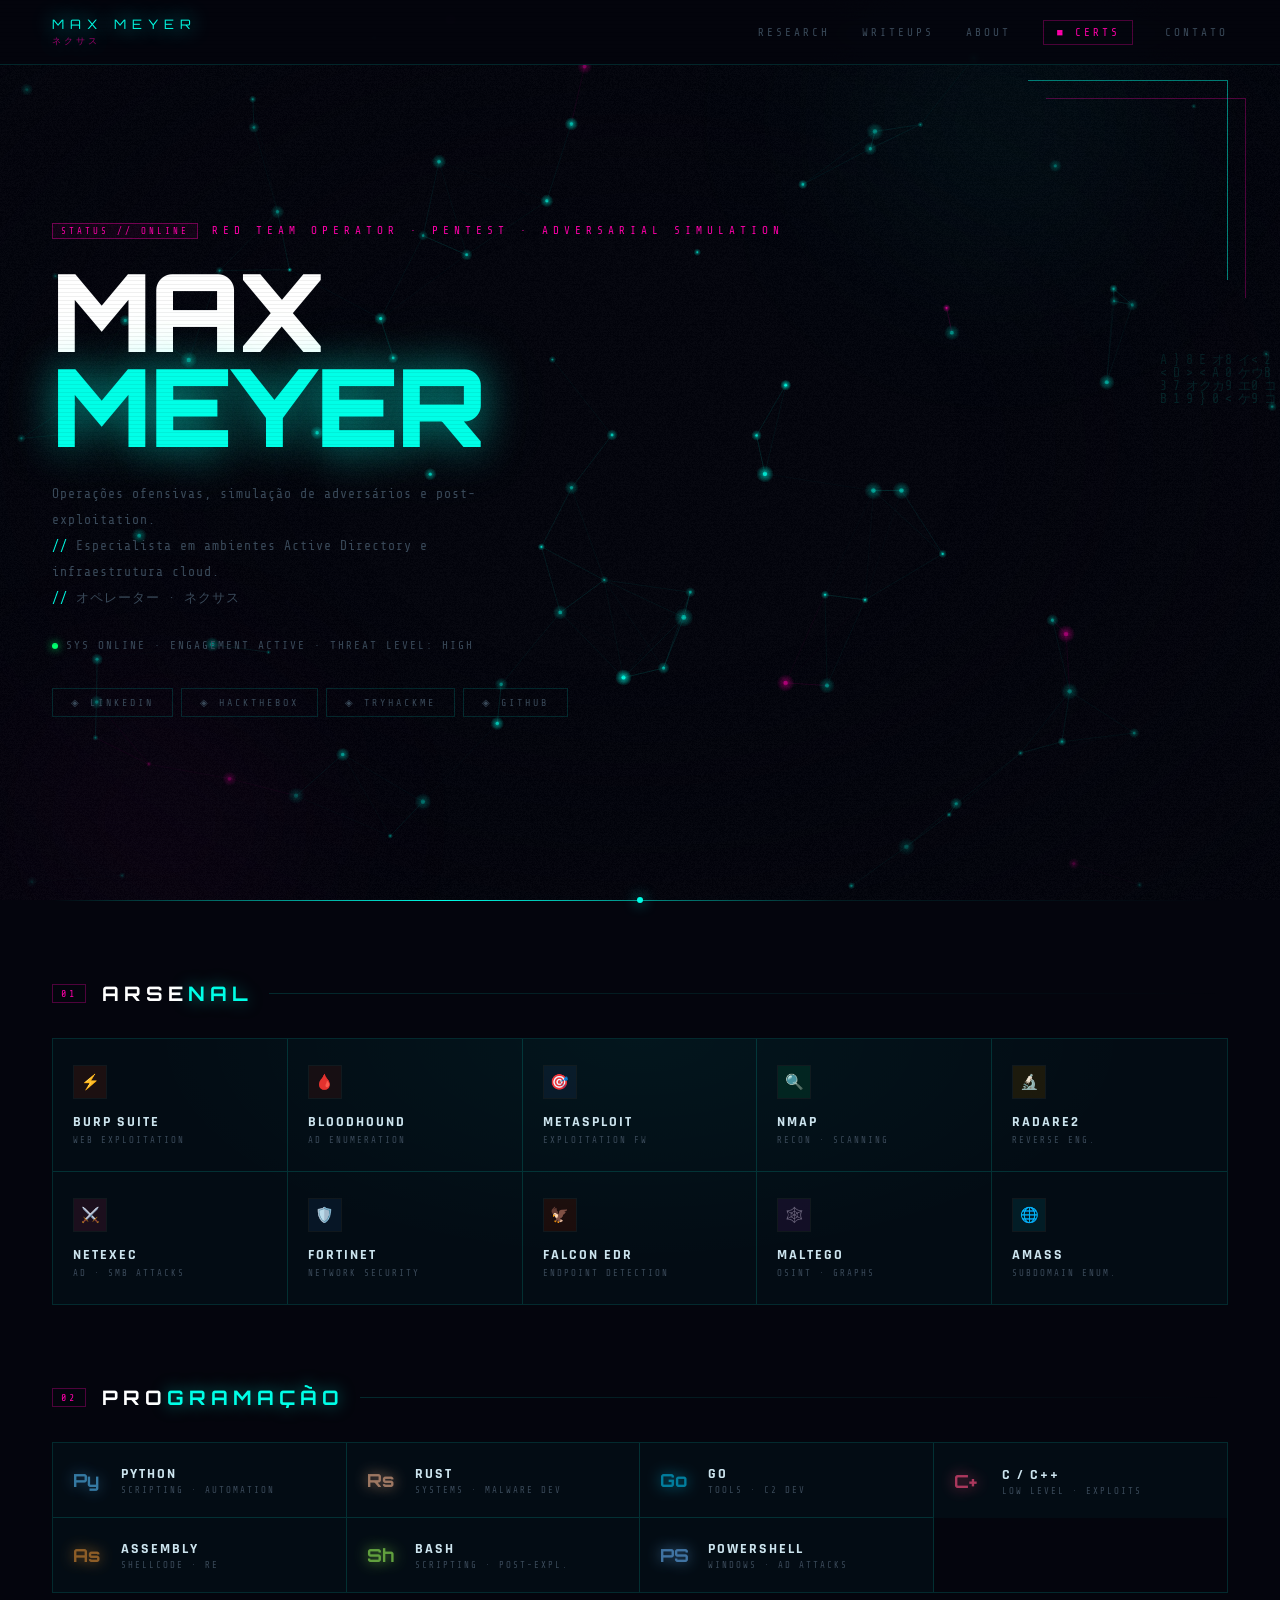
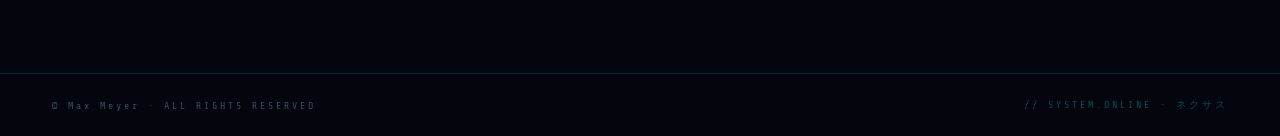
==== commit 2fabe457: "Update main.html" ====
--- a/main.html
+++ b/main.html
@@ -6,118 +6,226 @@
 <title>Max Meyer</title>
 <link href="https://fonts.googleapis.com/css2?family=Rajdhani:wght@400;600;700&family=Share+Tech+Mono&family=Orbitron:wght@700;900&display=swap" rel="stylesheet">
 <style>
-:root{
-  --cyan:#00ffe7;--magenta:#ff00aa;--green:#00ff6e;
-  --bg:#04050d;--panel:rgba(0,255,231,0.03);
-  --border:rgba(0,255,231,0.15);--text:#b8cfe0;--dim:#3a4a5a;
+:root {
+  --cyan:    #00ffe7;
+  --magenta: #ff00aa;
+  --green:   #00ff6e;
+  --bg:      #04050d;
+  --panel:   rgba(0,255,231,0.03);
+  --border:  rgba(0,255,231,0.15);
+  --text:    #b8cfe0;
+  --dim:     #3a4a5a;
 }
 *,*::before,*::after{margin:0;padding:0;box-sizing:border-box;}
 html{scroll-behavior:smooth;}
+/* cursor:none only on non-touch */
 @media(hover:hover){*{cursor:none!important;}}
 
-body{background:var(--bg);color:var(--text);font-family:'Share Tech Mono',monospace;overflow-x:hidden;}
-body::after{content:'';position:fixed;inset:0;background:repeating-linear-gradient(0deg,transparent,transparent 3px,rgba(0,0,0,0.06) 3px,rgba(0,0,0,0.06) 4px);pointer-events:none;z-index:9000;}
-.vignette{position:fixed;inset:0;background:radial-gradient(ellipse at center,transparent 35%,rgba(4,5,13,0.92) 100%);pointer-events:none;z-index:1;}
+body{
+  background:var(--bg);
+  color:var(--text);
+  font-family:'Share Tech Mono',monospace;
+  overflow-x:hidden;
+}
+
+body::after{
+  content:'';position:fixed;inset:0;
+  background:repeating-linear-gradient(0deg,transparent,transparent 3px,rgba(0,0,0,0.06) 3px,rgba(0,0,0,0.06) 4px);
+  pointer-events:none;z-index:9000;
+}
+.vignette{
+  position:fixed;inset:0;
+  background:radial-gradient(ellipse at center,transparent 35%,rgba(4,5,13,0.92) 100%);
+  pointer-events:none;z-index:1;
+}
+
 #bgCanvas{position:fixed;inset:0;z-index:0;}
 #noiseCanvas{position:fixed;inset:0;opacity:.022;pointer-events:none;z-index:2;}
 #streamCanvas{position:fixed;inset:0;opacity:.13;pointer-events:none;z-index:3;}
 
-/* cursor — desktop only */
-#cur{position:fixed;width:14px;height:14px;border:1px solid var(--cyan);border-radius:50%;pointer-events:none;z-index:99999;transform:translate(-50%,-50%);transition:width .18s,height .18s,border-color .18s,box-shadow .18s;box-shadow:0 0 10px var(--cyan);display:none;}
-#curDot{position:fixed;width:3px;height:3px;background:var(--cyan);border-radius:50%;pointer-events:none;z-index:99999;transform:translate(-50%,-50%);display:none;}
+/* ── CURSOR (desktop only) ── */
+#cur{
+  position:fixed;width:14px;height:14px;
+  border:1px solid var(--cyan);border-radius:50%;
+  pointer-events:none;z-index:99999;
+  transform:translate(-50%,-50%);
+  transition:width .18s,height .18s,border-color .18s,box-shadow .18s;
+  box-shadow:0 0 10px var(--cyan);
+  display:none; /* hidden until mousemove */
+}
+#curDot{
+  position:fixed;width:3px;height:3px;
+  background:var(--cyan);border-radius:50%;
+  pointer-events:none;z-index:99999;
+  transform:translate(-50%,-50%);
+  display:none;
+}
 #curTrail{position:fixed;inset:0;pointer-events:none;z-index:9998;}
 
-/* NAV */
-.nav{position:fixed;top:0;left:0;right:0;z-index:5000;display:flex;justify-content:space-between;align-items:center;padding:16px 52px;background:rgba(4,5,13,.88);backdrop-filter:blur(14px);border-bottom:1px solid var(--border);}
-@media(max-width:600px){.nav{padding:12px 18px;}.nav-links{gap:16px;}.nav-links a{font-size:9px;letter-spacing:2px;}}
-.nav-logo{font-family:'Orbitron',sans-serif;font-size:13px;letter-spacing:6px;color:var(--cyan);text-shadow:0 0 20px var(--cyan);text-transform:uppercase;position:relative;padding-bottom:16px;}
-.nav-logo::after{content:'ネクサス';position:absolute;bottom:0;left:0;font-size:9px;letter-spacing:3px;color:var(--magenta);opacity:.6;font-family:'Share Tech Mono',monospace;}
+/* ── NAV ── */
+.nav{
+  position:fixed;top:0;left:0;right:0;z-index:5000;
+  display:flex;justify-content:space-between;align-items:center;
+  padding:16px 52px;
+  background:rgba(4,5,13,.88);
+  backdrop-filter:blur(14px);
+  border-bottom:1px solid var(--border);
+}
+@media(max-width:600px){
+  .nav{padding:12px 18px;}
+  .nav-links{gap:16px;}
+  .nav-links a{font-size:9px;letter-spacing:2px;}
+}
+.nav-logo{
+  font-family:'Orbitron',sans-serif;font-size:13px;
+  letter-spacing:6px;color:var(--cyan);
+  text-shadow:0 0 20px var(--cyan);
+  text-transform:uppercase;
+  position:relative;padding-bottom:16px;
+}
+.nav-logo::after{
+  content:'ネクサス';
+  position:absolute;bottom:0;left:0;
+  font-size:9px;letter-spacing:3px;
+  color:var(--magenta);opacity:.6;
+  font-family:'Share Tech Mono',monospace;
+}
 .nav-links{display:flex;gap:32px;align-items:center;}
-.nav-links a{color:var(--dim);text-decoration:none;font-size:11px;letter-spacing:3px;text-transform:uppercase;transition:color .2s,text-shadow .2s;}
+.nav-links a{
+  color:var(--dim);text-decoration:none;
+  font-size:11px;letter-spacing:3px;text-transform:uppercase;
+  transition:color .2s,text-shadow .2s;
+}
 .nav-links a:hover{color:var(--cyan);text-shadow:0 0 12px var(--cyan);}
-.nav-links a.special{color:var(--magenta);border:1px solid rgba(255,0,170,.3);padding:5px 12px;transition:all .2s;}
-.nav-links a.special:hover,.nav-links a.special:active{border-color:var(--magenta);box-shadow:0 0 16px rgba(255,0,170,.3),inset 0 0 12px rgba(255,0,170,.05);text-shadow:0 0 10px var(--magenta);}
-
-/* HERO */
-.hero{position:relative;min-height:100vh;display:flex;flex-direction:column;justify-content:center;padding:140px 52px 100px;z-index:10;overflow:hidden;}
+.nav-links a.special{
+  color:var(--magenta);border:1px solid rgba(255,0,170,.3);padding:5px 12px;
+  transition:all .2s;
+}
+.nav-links a.special:hover,
+.nav-links a.special:active{
+  border-color:var(--magenta);
+  box-shadow:0 0 16px rgba(255,0,170,.3),inset 0 0 12px rgba(255,0,170,.05);
+  text-shadow:0 0 10px var(--magenta);
+}
+
+/* ── HERO ── */
+.hero{
+  position:relative;min-height:100vh;
+  display:flex;flex-direction:column;justify-content:center;
+  padding:140px 52px 100px;
+  z-index:10;overflow:hidden;
+}
 @media(max-width:600px){.hero{padding:120px 24px 80px;}}
+
 .hero-corner{position:absolute;top:80px;right:52px;width:200px;height:200px;pointer-events:none;}
 .hero-corner::before{content:'';position:absolute;inset:0;border-top:1px solid var(--cyan);border-right:1px solid var(--cyan);opacity:.5;animation:cpulse 3s ease-in-out infinite;}
 .hero-corner::after{content:'';position:absolute;top:18px;left:18px;right:-18px;bottom:-18px;border-top:1px solid rgba(255,0,170,.3);border-right:1px solid rgba(255,0,170,.3);}
 @keyframes cpulse{0%,100%{opacity:.5;}50%{opacity:1;}}
+
 .blob{position:absolute;border-radius:50%;filter:blur(90px);pointer-events:none;animation:bfloat 9s ease-in-out infinite;}
 .blob.b1{width:440px;height:440px;top:-100px;right:60px;background:radial-gradient(circle,rgba(0,255,231,.07) 0%,transparent 70%);}
 .blob.b2{width:520px;height:320px;bottom:-80px;left:-100px;background:radial-gradient(circle,rgba(255,0,170,.06) 0%,transparent 70%);animation-delay:-4.5s;}
 @keyframes bfloat{0%,100%{transform:translateY(0) scale(1);}50%{transform:translateY(-28px) scale(1.04);}}
+
 .hero-eyecatch{display:flex;align-items:center;gap:14px;font-size:11px;letter-spacing:5px;color:var(--magenta);text-transform:uppercase;margin-bottom:24px;opacity:0;animation:fadeUp .8s .1s ease forwards;}
 .hero-eyecatch .tag{border:1px solid rgba(255,0,170,.4);padding:2px 8px;font-size:9px;letter-spacing:3px;color:var(--magenta);background:rgba(255,0,170,.06);}
+
 .hero h1{font-family:'Orbitron',sans-serif;font-weight:900;font-size:clamp(48px,9vw,108px);line-height:.88;letter-spacing:-2px;text-transform:uppercase;color:#fff;opacity:0;animation:fadeUp .8s .2s ease forwards;}
 .hero h1 .line-cyan{display:block;color:var(--cyan);text-shadow:0 0 40px rgba(0,255,231,.5),0 0 80px rgba(0,255,231,.15);}
+
 .hero-sub{margin-top:28px;font-size:13px;color:var(--dim);letter-spacing:1px;line-height:2;max-width:480px;opacity:0;animation:fadeUp .8s .35s ease forwards;}
 .hero-sub .hi{color:var(--cyan);}
 @media(max-width:600px){.hero-sub{font-size:11px;}}
+
 .status-bar{display:flex;align-items:center;gap:8px;margin-top:28px;font-size:11px;color:var(--dim);letter-spacing:2px;opacity:0;animation:fadeUp .8s .48s ease forwards;}
 .sdot{width:6px;height:6px;border-radius:50%;background:var(--green);box-shadow:0 0 8px var(--green);animation:spulse 2s ease-in-out infinite;}
 @keyframes spulse{0%,100%{opacity:1;}50%{opacity:.3;}}
+
 .social{display:flex;gap:8px;margin-top:36px;flex-wrap:wrap;opacity:0;animation:fadeUp .8s .6s ease forwards;}
 .social a{display:inline-flex;align-items:center;gap:6px;padding:8px 18px;font-size:10px;letter-spacing:3px;text-transform:uppercase;text-decoration:none;color:var(--dim);border:1px solid var(--border);transition:all .25s;position:relative;overflow:hidden;}
 .social a::before{content:'';position:absolute;inset:0;background:linear-gradient(90deg,transparent,rgba(0,255,231,.07),transparent);transform:translateX(-100%);transition:transform .4s;}
 .social a:hover,.social a:active{color:var(--cyan);border-color:rgba(0,255,231,.5);box-shadow:0 0 20px rgba(0,255,231,.15);text-shadow:0 0 8px var(--cyan);}
 .social a:hover::before{transform:translateX(100%);}
 @keyframes fadeUp{from{opacity:0;transform:translateY(16px);}to{opacity:1;transform:none;}}
+
 .divider{position:relative;height:1px;margin:0 52px;z-index:10;background:linear-gradient(to right,transparent,var(--cyan),rgba(0,255,231,.1),transparent);}
 .divider::before{content:'';position:absolute;top:-3px;left:50%;transform:translateX(-50%);width:6px;height:6px;background:var(--cyan);border-radius:50%;box-shadow:0 0 14px var(--cyan);}
 @media(max-width:600px){.divider{margin:0 24px;}}
 
-/* PANELS */
+/* ── PANELS ── */
 .panels{position:relative;z-index:10;padding:80px 52px;display:flex;flex-direction:column;gap:80px;}
 @media(max-width:600px){.panels{padding:50px 18px;gap:50px;}}
+
 .reveal{opacity:0;transform:translateY(30px);transition:opacity .7s ease,transform .7s ease;}
 .reveal.visible{opacity:1;transform:none;}
+
 .section-label{display:flex;align-items:center;gap:16px;margin-bottom:32px;}
 .section-num{font-size:10px;letter-spacing:3px;color:var(--magenta);border:1px solid rgba(255,0,170,.3);padding:3px 8px;}
 .section-label h2{font-family:'Orbitron',sans-serif;font-weight:700;font-size:20px;letter-spacing:5px;text-transform:uppercase;color:#fff;}
 .section-label h2 em{font-style:normal;color:var(--cyan);text-shadow:0 0 16px rgba(0,255,231,.5);}
 .section-label::after{content:'';flex:1;height:1px;background:linear-gradient(to right,var(--border),transparent);}
 
-/* ARSENAL */
+/* ── ARSENAL ── */
 .arsenal-grid{display:grid;grid-template-columns:repeat(5,1fr);border:1px solid var(--border);position:relative;}
 .arsenal-grid::before{content:'';position:absolute;inset:0;background:radial-gradient(ellipse at 50% 0%,rgba(0,255,231,.04),transparent 60%);pointer-events:none;}
+
 .tool-card{position:relative;padding:26px 20px;border-right:1px solid var(--border);border-bottom:1px solid var(--border);background:var(--panel);overflow:hidden;transition:background .3s;--mx:50%;--my:50%;}
-.tool-card:nth-child(5n){border-right:none;}.tool-card:nth-last-child(-n+5){border-bottom:none;}
+.tool-card:nth-child(5n){border-right:none;}
+.tool-card:nth-last-child(-n+5){border-bottom:none;}
 .tool-card::after{content:'';position:absolute;top:0;left:0;right:0;height:2px;background:var(--tc,var(--cyan));transform:scaleX(0);transform-origin:left;transition:transform .35s;box-shadow:0 0 10px var(--tc,var(--cyan));}
 .tool-card:hover::after,.tool-card:active::after{transform:scaleX(1);}
 .tool-card::before{content:'';position:absolute;inset:0;background:radial-gradient(circle at var(--mx) var(--my),rgba(255,255,255,.06) 0%,transparent 60%);opacity:0;transition:opacity .3s;pointer-events:none;}
-.tool-card:hover::before{opacity:1;}.tool-card:hover,.tool-card:active{background:rgba(0,255,231,.035);}
+.tool-card:hover::before{opacity:1;}
+.tool-card:hover,.tool-card:active{background:rgba(0,255,231,.035);}
+
 .tool-icon-wrap{width:34px;height:34px;border:1px solid rgba(255,255,255,.06);display:flex;align-items:center;justify-content:center;margin-bottom:14px;background:rgba(0,0,0,.3);font-size:15px;position:relative;}
 .tool-icon-wrap::before{content:'';position:absolute;inset:0;background:var(--tc,var(--cyan));opacity:.1;transition:opacity .3s;}
 .tool-card:hover .tool-icon-wrap::before{opacity:.28;}
 .tool-name{font-family:'Rajdhani',sans-serif;font-weight:700;font-size:14px;letter-spacing:2px;color:#cce4ee;text-transform:uppercase;transition:color .3s,text-shadow .3s;}
 .tool-card:hover .tool-name{color:var(--cyan);text-shadow:0 0 10px rgba(0,255,231,.5);}
 .tool-cat{font-size:9px;letter-spacing:2px;color:var(--dim);text-transform:uppercase;margin-top:4px;}
+
 .arsenal-grid .tool-card{opacity:0;transform:translateY(20px);transition:opacity .5s ease,transform .5s ease,background .3s;}
-.arsenal-grid.visible .tool-card:nth-child(1){transition-delay:.05s;}.arsenal-grid.visible .tool-card:nth-child(2){transition-delay:.1s;}.arsenal-grid.visible .tool-card:nth-child(3){transition-delay:.15s;}.arsenal-grid.visible .tool-card:nth-child(4){transition-delay:.2s;}.arsenal-grid.visible .tool-card:nth-child(5){transition-delay:.25s;}.arsenal-grid.visible .tool-card:nth-child(6){transition-delay:.3s;}.arsenal-grid.visible .tool-card:nth-child(7){transition-delay:.35s;}.arsenal-grid.visible .tool-card:nth-child(8){transition-delay:.4s;}.arsenal-grid.visible .tool-card:nth-child(9){transition-delay:.45s;}.arsenal-grid.visible .tool-card:nth-child(10){transition-delay:.5s;}
+.arsenal-grid.visible .tool-card:nth-child(1){transition-delay:.05s;}
+.arsenal-grid.visible .tool-card:nth-child(2){transition-delay:.1s;}
+.arsenal-grid.visible .tool-card:nth-child(3){transition-delay:.15s;}
+.arsenal-grid.visible .tool-card:nth-child(4){transition-delay:.2s;}
+.arsenal-grid.visible .tool-card:nth-child(5){transition-delay:.25s;}
+.arsenal-grid.visible .tool-card:nth-child(6){transition-delay:.3s;}
+.arsenal-grid.visible .tool-card:nth-child(7){transition-delay:.35s;}
+.arsenal-grid.visible .tool-card:nth-child(8){transition-delay:.4s;}
+.arsenal-grid.visible .tool-card:nth-child(9){transition-delay:.45s;}
+.arsenal-grid.visible .tool-card:nth-child(10){transition-delay:.5s;}
 .arsenal-grid.visible .tool-card{opacity:1;transform:none;}
 
-/* LANG */
+/* ── LANG GRID ── */
 .lang-grid{display:grid;grid-template-columns:repeat(4,1fr);border:1px solid var(--border);}
 .lang-card{position:relative;padding:22px 20px;border-right:1px solid var(--border);border-bottom:1px solid var(--border);display:flex;align-items:center;gap:16px;background:var(--panel);overflow:hidden;transition:background .3s;--mx:50%;--my:50%;}
-.lang-card:nth-child(4n){border-right:none;}.lang-card:nth-last-child(-n+4){border-bottom:none;}
+.lang-card:nth-child(4n){border-right:none;}
+.lang-card:nth-last-child(-n+4){border-bottom:none;}
 .lang-card::after{content:'';position:absolute;bottom:0;left:0;right:0;height:2px;background:var(--lc,var(--cyan));transform:scaleX(0);transform-origin:left;transition:transform .35s;box-shadow:0 0 8px var(--lc,var(--cyan));}
 .lang-card:hover::after,.lang-card:active::after{transform:scaleX(1);}
 .lang-card::before{content:'';position:absolute;inset:0;background:radial-gradient(circle at var(--mx) var(--my),rgba(255,255,255,.05) 0%,transparent 60%);opacity:0;transition:opacity .3s;pointer-events:none;}
-.lang-card:hover::before{opacity:1;}.lang-card:hover,.lang-card:active{background:rgba(0,255,231,.03);}
+.lang-card:hover::before{opacity:1;}
+.lang-card:hover,.lang-card:active{background:rgba(0,255,231,.03);}
 .lang-glyph{font-family:'Orbitron',sans-serif;font-size:18px;font-weight:700;opacity:.7;min-width:32px;transition:opacity .3s;}
 .lang-card:hover .lang-glyph{opacity:1;}
 .lang-name{font-family:'Rajdhani',sans-serif;font-weight:700;font-size:14px;letter-spacing:2px;color:#cce4ee;text-transform:uppercase;}
 .lang-type{font-size:9px;letter-spacing:2px;color:var(--dim);text-transform:uppercase;margin-top:2px;}
+
 .lang-grid .lang-card{opacity:0;transform:translateX(-16px);transition:opacity .5s ease,transform .5s ease,background .3s;}
-.lang-grid.visible .lang-card:nth-child(1){transition-delay:.05s;}.lang-grid.visible .lang-card:nth-child(2){transition-delay:.1s;}.lang-grid.visible .lang-card:nth-child(3){transition-delay:.15s;}.lang-grid.visible .lang-card:nth-child(4){transition-delay:.2s;}.lang-grid.visible .lang-card:nth-child(5){transition-delay:.25s;}.lang-grid.visible .lang-card:nth-child(6){transition-delay:.3s;}.lang-grid.visible .lang-card:nth-child(7){transition-delay:.35s;}
+.lang-grid.visible .lang-card:nth-child(1){transition-delay:.05s;}
+.lang-grid.visible .lang-card:nth-child(2){transition-delay:.1s;}
+.lang-grid.visible .lang-card:nth-child(3){transition-delay:.15s;}
+.lang-grid.visible .lang-card:nth-child(4){transition-delay:.2s;}
+.lang-grid.visible .lang-card:nth-child(5){transition-delay:.25s;}
+.lang-grid.visible .lang-card:nth-child(6){transition-delay:.3s;}
+.lang-grid.visible .lang-card:nth-child(7){transition-delay:.35s;}
 .lang-grid.visible .lang-card{opacity:1;transform:none;}
 
-/* ═══════════════════════
+/* ══════════════════════════════════
    TERMINAL MODAL
-═══════════════════════ */
+══════════════════════════════════ */
 #terminalModal{
   position:fixed;inset:0;background:rgba(4,5,13,.95);
   display:none;flex-direction:column;
@@ -128,102 +236,187 @@
   width:780px;max-width:95vw;
   border:1px solid rgba(0,255,231,.4);background:#06080f;
   box-shadow:0 0 60px rgba(0,255,231,.12);
-  display:flex;flex-direction:column;max-height:90vh;
+  display:flex;flex-direction:column;
+  /* on mobile fill more height */
+  max-height:90vh;
 }
 @media(max-width:600px){
   .term-wrap{max-width:100%;width:100%;border-left:none;border-right:none;max-height:100vh;}
   #terminalModal{align-items:stretch;justify-content:flex-end;}
 }
-.term-bar{background:rgba(0,255,231,.05);border-bottom:1px solid var(--border);padding:10px 18px;display:flex;justify-content:space-between;align-items:center;flex-shrink:0;}
+
+.term-bar{
+  background:rgba(0,255,231,.05);border-bottom:1px solid var(--border);
+  padding:10px 18px;display:flex;justify-content:space-between;align-items:center;
+  flex-shrink:0;
+}
 .term-title{font-size:10px;letter-spacing:4px;color:var(--cyan);text-shadow:0 0 10px var(--cyan);text-transform:uppercase;}
 .term-close{font-size:10px;letter-spacing:2px;color:var(--dim);border:1px solid var(--border);padding:6px 14px;transition:all .2s;}
 .term-close:hover,.term-close:active{color:var(--magenta);border-color:var(--magenta);box-shadow:0 0 10px rgba(255,0,170,.3);}
 
-/* output */
-.terminal{padding:16px 20px;flex:1;overflow-y:auto;font-size:12.5px;line-height:1.85;-webkit-overflow-scrolling:touch;}
+/* output area */
+.terminal{
+  padding:16px 20px;
+  flex:1;
+  overflow-y:auto;
+  font-size:12.5px;line-height:1.85;
+  -webkit-overflow-scrolling:touch;
+}
 @media(max-width:600px){.terminal{font-size:12px;padding:12px 14px;}}
 .terminal::-webkit-scrollbar{width:4px;}
 .terminal::-webkit-scrollbar-thumb{background:rgba(0,255,231,.2);}
+
 .t-line{color:#445566;}.t-cmd{color:var(--cyan);text-shadow:0 0 6px rgba(0,255,231,.4);}
 .t-val{color:#a0f0d8;}.t-err{color:var(--magenta);}.t-info{color:#44667a;}
 .prompt-line{display:flex;align-items:center;flex-wrap:wrap;}
 .prompt-ps1{color:var(--cyan);text-shadow:0 0 6px rgba(0,255,231,.3);white-space:nowrap;}
 .prompt-in{color:#ddeeff;}
-
-/* blinking cursor inside terminal */
-.blink-cur::after{content:'▋';color:var(--cyan);animation:bcb 1s steps(1) infinite;}
-@keyframes bcb{50%{opacity:0;}}
-
-/* ghost input — invisible, just captures keyboard */
-#termGhost{
-  position:absolute;
-  left:-9999px;top:50%;
-  width:1px;height:1px;
-  opacity:0;
-  font-size:16px;
-  border:none;outline:none;
+.blink-cur::after{content:'▋';color:var(--cyan);animation:cb 1s steps(1) infinite;}
+@keyframes cb{50%{opacity:0;}}
+
+/* ── MOBILE COMMAND INPUT (inside terminal) ── */
+#termInputArea{
+  flex-shrink:0;
+  border-top:1px solid var(--border);
+  background:rgba(0,255,231,.03);
+  padding:10px 14px;
+  display:flex;
+  gap:8px;
+  align-items:center;
+}
+#termInputArea input{
+  flex:1;
   background:transparent;
-  color:transparent;
-  caret-color:transparent;
-}
-
-/* tap hint inside terminal */
-.term-tap-hint{
-  text-align:center;padding:8px;
-  font-size:10px;letter-spacing:3px;
-  color:rgba(0,255,231,.25);
+  border:1px solid rgba(0,255,231,.2);
+  outline:none;
+  color:var(--cyan);
+  font-family:'Share Tech Mono',monospace;
+  font-size:13px;
+  padding:7px 10px;
+  caret-color:var(--cyan);
+  border-radius:2px;
+}
+#termInputArea input:focus{border-color:rgba(0,255,231,.5);}
+#termInputArea input::placeholder{color:var(--dim);}
+#termSendBtn{
+  background:rgba(0,255,231,.08);
+  border:1px solid rgba(0,255,231,.3);
+  color:var(--cyan);
+  font-family:'Share Tech Mono',monospace;
+  font-size:11px;
+  letter-spacing:2px;
+  padding:8px 14px;
+  transition:all .2s;
+  white-space:nowrap;
+}
+#termSendBtn:active{background:rgba(0,255,231,.2);}
+
+/* ── QUICK COMMAND BUTTONS (mobile) ── */
+#quickCmds{
   flex-shrink:0;
+  padding:8px 14px;
   border-top:1px solid rgba(0,255,231,.06);
-}
-
+  display:flex;gap:6px;flex-wrap:wrap;
+  background:rgba(0,0,0,.3);
+}
+.qbtn{
+  background:transparent;
+  border:1px solid rgba(0,255,231,.2);
+  color:var(--dim);
+  font-family:'Share Tech Mono',monospace;
+  font-size:10px;
+  letter-spacing:1px;
+  padding:5px 10px;
+  transition:all .2s;
+  border-radius:2px;
+}
+.qbtn:active{
+  color:var(--cyan);
+  border-color:var(--cyan);
+  background:rgba(0,255,231,.08);
+}
+
+/* ── FOOTER ── */
 footer{position:relative;z-index:10;padding:24px 52px;border-top:1px solid var(--border);display:flex;justify-content:space-between;align-items:center;font-size:10px;letter-spacing:3px;color:var(--dim);}
 footer .fr{color:rgba(0,255,231,.3);}
 @media(max-width:600px){footer{padding:20px 18px;flex-direction:column;gap:10px;}}
 
+/* ── RESPONSIVE GRIDS ── */
 @media(max-width:960px){
   .arsenal-grid{grid-template-columns:repeat(2,1fr);}
-  .tool-card:nth-child(5n){border-right:1px solid var(--border);}.tool-card:nth-child(2n){border-right:none;}
-  .tool-card:nth-last-child(-n+5){border-bottom:1px solid var(--border);}.tool-card:nth-last-child(-n+2){border-bottom:none;}
+  .tool-card:nth-child(5n){border-right:1px solid var(--border);}
+  .tool-card:nth-child(2n){border-right:none;}
+  .tool-card:nth-last-child(-n+5){border-bottom:1px solid var(--border);}
+  .tool-card:nth-last-child(-n+2){border-bottom:none;}
   .lang-grid{grid-template-columns:repeat(2,1fr);}
-  .lang-card:nth-child(4n){border-right:1px solid var(--border);}.lang-card:nth-child(2n){border-right:none;}
-  .lang-card:nth-last-child(-n+4){border-bottom:1px solid var(--border);}.lang-card:nth-last-child(-n+2){border-bottom:none;}
+  .lang-card:nth-child(4n){border-right:1px solid var(--border);}
+  .lang-card:nth-child(2n){border-right:none;}
+  .lang-card:nth-last-child(-n+4){border-bottom:1px solid var(--border);}
+  .lang-card:nth-last-child(-n+2){border-bottom:none;}
 }
 </style>
 </head>
 <body>
 
-<div id="cur"></div><div id="curDot"></div>
+<div id="cur"></div>
+<div id="curDot"></div>
 <canvas id="curTrail"></canvas>
 <div class="vignette"></div>
 <canvas id="bgCanvas"></canvas>
 <canvas id="noiseCanvas"></canvas>
 <canvas id="streamCanvas"></canvas>
 
+<!-- NAV -->
 <nav class="nav">
   <div class="nav-logo">Max Meyer</div>
   <div class="nav-links">
-    <a href="#">Research</a><a href="#">Writeups</a><a href="#">About</a>
+    <a href="#">Research</a>
+    <a href="#">Writeups</a>
+    <a href="#">About</a>
     <a href="#" class="special" onclick="openTerminal();return false;">■ CERTS</a>
     <a href="#">Contato</a>
   </div>
 </nav>
 
+<!-- HERO -->
 <section class="hero">
-  <div class="blob b1"></div><div class="blob b2"></div><div class="hero-corner"></div>
-  <div class="hero-eyecatch"><span class="tag">STATUS // ONLINE</span>Red Team Operator · Pentest · Adversarial Simulation</div>
-  <h1 id="heroTitle">MAX<br><span class="line-cyan" id="heroCyan">MEYER</span></h1>
-  <p class="hero-sub">Operações ofensivas, simulação de adversários e post-exploitation.<br><span class="hi">//</span> Especialista em ambientes Active Directory e infraestrutura cloud.<br><span class="hi">//</span> オペレーター · ネクサス</p>
-  <div class="status-bar"><div class="sdot"></div>SYS ONLINE · ENGAGEMENT ACTIVE · THREAT LEVEL: HIGH</div>
+  <div class="blob b1"></div>
+  <div class="blob b2"></div>
+  <div class="hero-corner"></div>
+  <div class="hero-eyecatch">
+    <span class="tag">STATUS // ONLINE</span>
+    Red Team Operator · Pentest · Adversarial Simulation
+  </div>
+  <h1 id="heroTitle">
+    MAX<br>
+    <span class="line-cyan" id="heroCyan">MEYER</span>
+  </h1>
+  <p class="hero-sub">
+    Operações ofensivas, simulação de adversários e post-exploitation.<br>
+    <span class="hi">//</span> Especialista em ambientes Active Directory e infraestrutura cloud.<br>
+    <span class="hi">//</span> オペレーター · ネクサス
+  </p>
+  <div class="status-bar">
+    <div class="sdot"></div>
+    SYS ONLINE · ENGAGEMENT ACTIVE · THREAT LEVEL: HIGH
+  </div>
   <div class="social">
-    <a href="#">◈ LinkedIn</a><a href="#">◈ HackTheBox</a><a href="#">◈ TryHackMe</a><a href="#">◈ GitHub</a>
+    <a href="#">◈ LinkedIn</a>
+    <a href="#">◈ HackTheBox</a>
+    <a href="#">◈ TryHackMe</a>
+    <a href="#">◈ GitHub</a>
   </div>
 </section>
 
 <div class="divider"></div>
 
+<!-- PANELS -->
 <div class="panels">
   <section>
-    <div class="section-label reveal"><span class="section-num">01</span><h2>ARSE<em>NAL</em></h2></div>
+    <div class="section-label reveal">
+      <span class="section-num">01</span>
+      <h2>ARSE<em>NAL</em></h2>
+    </div>
     <div class="arsenal-grid reveal" id="arsenalGrid">
       <div class="tool-card" style="--tc:#ff5533"><div class="tool-icon-wrap" style="--tc:#ff5533">⚡</div><div class="tool-name">Burp Suite</div><div class="tool-cat">Web Exploitation</div></div>
       <div class="tool-card" style="--tc:#cc3333"><div class="tool-icon-wrap" style="--tc:#cc3333">🩸</div><div class="tool-name">BloodHound</div><div class="tool-cat">AD Enumeration</div></div>
@@ -238,7 +431,10 @@
     </div>
   </section>
   <section>
-    <div class="section-label reveal"><span class="section-num">02</span><h2>PRO<em>GRAMAÇÃO</em></h2></div>
+    <div class="section-label reveal">
+      <span class="section-num">02</span>
+      <h2>PRO<em>GRAMAÇÃO</em></h2>
+    </div>
     <div class="lang-grid reveal" id="langGrid">
       <div class="lang-card" style="--lc:#4aa8e0"><div class="lang-glyph" style="color:#4aa8e0;text-shadow:0 0 14px #3572a5">Py</div><div><div class="lang-name">Python</div><div class="lang-type">Scripting · Automation</div></div></div>
       <div class="lang-card" style="--lc:#dea584"><div class="lang-glyph" style="color:#dea584;text-shadow:0 0 14px #dea584">Rs</div><div><div class="lang-name">Rust</div><div class="lang-type">Systems · Malware Dev</div></div></div>
@@ -251,128 +447,180 @@
   </section>
 </div>
 
-<footer><span>© Max Meyer · ALL RIGHTS RESERVED</span><span class="fr">// SYSTEM.ONLINE · ネクサス</span></footer>
-
-<!-- TERMINAL MODAL -->
+<footer>
+  <span>© Max Meyer · ALL RIGHTS RESERVED</span>
+  <span class="fr">// SYSTEM.ONLINE · ネクサス</span>
+</footer>
+
+<!-- ═══ TERMINAL MODAL ═══ -->
 <div id="terminalModal">
   <div class="term-wrap">
+
     <div class="term-bar">
       <span class="term-title">▸ CERTIFICATION TERMINAL</span>
       <span class="term-close" onclick="closeTerminal()">[X] FECHAR</span>
     </div>
+
+    <!-- output -->
     <div class="terminal" id="term"></div>
-    <div class="term-tap-hint" id="termHint">[ TOQUE AQUI PARA DIGITAR ]</div>
-    <!-- ghost input: invisible, captures mobile keyboard -->
-    <input id="termGhost" type="text"
-      autocomplete="off" autocorrect="off" autocapitalize="none"
-      spellcheck="false" inputmode="text">
+
+    <!-- quick command buttons -->
+    <div id="quickCmds">
+      <button class="qbtn" onclick="quickCmd('ls')">ls</button>
+      <button class="qbtn" onclick="quickCmd('ls -l')">ls -l</button>
+      <button class="qbtn" onclick="quickCmd('cd certs')">cd certs</button>
+      <button class="qbtn" onclick="quickCmd('cd ..')">cd ..</button>
+      <button class="qbtn" onclick="quickCmd('cat CEH.txt')">CEH</button>
+      <button class="qbtn" onclick="quickCmd('cat DCPT.txt')">DCPT</button>
+      <button class="qbtn" onclick="quickCmd('cat CRTA.txt')">CRTA</button>
+      <button class="qbtn" onclick="quickCmd('cat MCRTA.txt')">MCRTA</button>
+      <button class="qbtn" onclick="quickCmd('pwd')">pwd</button>
+      <button class="qbtn" onclick="quickCmd('help')">help</button>
+      <button class="qbtn" onclick="quickCmd('clear')">clear</button>
+    </div>
+
+    <!-- text input bar -->
+    <div id="termInputArea">
+      <input id="termInput" type="text"
+        autocomplete="off" autocorrect="off" autocapitalize="off" spellcheck="false"
+        placeholder="comando...">
+      <button id="termSendBtn">SEND</button>
+    </div>
+
   </div>
 </div>
 
 <script>
-/* ═══════════ PARTICLES ═══════════ */
+/* ═══════════════════════
+   PARTICLE NETWORK
+═══════════════════════ */
 (function(){
-  const cv=document.getElementById('bgCanvas'),cx=cv.getContext('2d');
-  let W,H,mx=-9999,my=-9999;
-  const CN='0,255,231',MG='255,0,170',N=90,D=130;
-  function rsz(){W=cv.width=window.innerWidth;H=cv.height=window.innerHeight;}rsz();
-  window.addEventListener('resize',rsz);
-  document.addEventListener('mousemove',e=>{mx=e.clientX;my=e.clientY;});
-  document.addEventListener('touchmove',e=>{if(e.touches[0]){mx=e.touches[0].clientX;my=e.touches[0].clientY;}},{passive:true});
-  function P(){this.r();}
-  P.prototype.r=function(){this.x=Math.random()*W;this.y=Math.random()*H;this.vx=(Math.random()-.5)*.4;this.vy=(Math.random()-.5)*.4;this.sz=Math.random()*1.8+.6;this.m=Math.random()<.15;this.p=Math.random()*Math.PI*2;this.ps=.02+Math.random()*.02;};
-  P.prototype.u=function(){const dx=this.x-mx,dy=this.y-my,d=Math.sqrt(dx*dx+dy*dy);if(d<100){const f=(100-d)/100*.8;this.vx+=(dx/d)*f;this.vy+=(dy/d)*f;}this.vx*=.98;this.vy*=.98;this.x+=this.vx;this.y+=this.vy;this.p+=this.ps;if(this.x<-10)this.x=W+10;if(this.x>W+10)this.x=-10;if(this.y<-10)this.y=H+10;if(this.y>H+10)this.y=-10;};
-  const pts=Array.from({length:N},()=>new P());
+  const canvas=document.getElementById('bgCanvas'),ctx=canvas.getContext('2d');
+  let W,H,mouse={x:-9999,y:-9999};
+  const CYAN='0,255,231',MAGENTA='255,0,170',COUNT=90,DIST=130;
+  function resize(){W=canvas.width=window.innerWidth;H=canvas.height=window.innerHeight;}
+  resize();window.addEventListener('resize',resize);
+  document.addEventListener('mousemove',e=>{mouse.x=e.clientX;mouse.y=e.clientY;});
+  document.addEventListener('touchmove',e=>{if(e.touches[0]){mouse.x=e.touches[0].clientX;mouse.y=e.touches[0].clientY;}},{passive:true});
+  function P(){this.reset();}
+  P.prototype.reset=function(){this.x=Math.random()*W;this.y=Math.random()*H;this.vx=(Math.random()-.5)*.4;this.vy=(Math.random()-.5)*.4;this.r=Math.random()*1.8+.6;this.isMag=Math.random()<.15;this.pulse=Math.random()*Math.PI*2;this.ps=.02+Math.random()*.02;};
+  P.prototype.update=function(){const dx=this.x-mouse.x,dy=this.y-mouse.y,d=Math.sqrt(dx*dx+dy*dy);if(d<100){const f=(100-d)/100*.8;this.vx+=(dx/d)*f;this.vy+=(dy/d)*f;}this.vx*=.98;this.vy*=.98;this.x+=this.vx;this.y+=this.vy;this.pulse+=this.ps;if(this.x<-10)this.x=W+10;if(this.x>W+10)this.x=-10;if(this.y<-10)this.y=H+10;if(this.y>H+10)this.y=-10;};
+  const pts=Array.from({length:COUNT},()=>new P());
   function draw(){
-    cx.clearRect(0,0,W,H);
-    for(let i=0;i<pts.length;i++)for(let j=i+1;j<pts.length;j++){const a=pts[i],b=pts[j],dx=a.x-b.x,dy=a.y-b.y,d=Math.sqrt(dx*dx+dy*dy);if(d<D){const al=(1-d/D)*.3,c=(a.m||b.m)?MG:CN;cx.beginPath();cx.strokeStyle=`rgba(${c},${al})`;cx.lineWidth=.6;cx.moveTo(a.x,a.y);cx.lineTo(b.x,b.y);cx.stroke();}}
-    pts.forEach(p=>{const dx=p.x-mx,dy=p.y-my,d=Math.sqrt(dx*dx+dy*dy);if(d<180){const al=(1-d/180)*.5;cx.beginPath();cx.strokeStyle=`rgba(${CN},${al})`;cx.lineWidth=.8;cx.moveTo(p.x,p.y);cx.lineTo(mx,my);cx.stroke();}});
-    pts.forEach(p=>{p.u();const g=.7+.3*Math.sin(p.p),c=p.m?MG:CN,gr=cx.createRadialGradient(p.x,p.y,0,p.x,p.y,p.sz*4);gr.addColorStop(0,`rgba(${c},${.8*g})`);gr.addColorStop(1,`rgba(${c},0)`);cx.beginPath();cx.fillStyle=gr;cx.arc(p.x,p.y,p.sz*4,0,Math.PI*2);cx.fill();cx.beginPath();cx.fillStyle=`rgba(${c},${g})`;cx.arc(p.x,p.y,p.sz,0,Math.PI*2);cx.fill();});
+    ctx.clearRect(0,0,W,H);
+    for(let i=0;i<pts.length;i++)for(let j=i+1;j<pts.length;j++){const a=pts[i],b=pts[j],dx=a.x-b.x,dy=a.y-b.y,d=Math.sqrt(dx*dx+dy*dy);if(d<DIST){const al=(1-d/DIST)*.3,col=(a.isMag||b.isMag)?MAGENTA:CYAN;ctx.beginPath();ctx.strokeStyle=`rgba(${col},${al})`;ctx.lineWidth=.6;ctx.moveTo(a.x,a.y);ctx.lineTo(b.x,b.y);ctx.stroke();}}
+    pts.forEach(p=>{const dx=p.x-mouse.x,dy=p.y-mouse.y,d=Math.sqrt(dx*dx+dy*dy);if(d<180){const al=(1-d/180)*.5;ctx.beginPath();ctx.strokeStyle=`rgba(${CYAN},${al})`;ctx.lineWidth=.8;ctx.moveTo(p.x,p.y);ctx.lineTo(mouse.x,mouse.y);ctx.stroke();}});
+    pts.forEach(p=>{p.update();const g=.7+.3*Math.sin(p.pulse),col=p.isMag?MAGENTA:CYAN,gr=ctx.createRadialGradient(p.x,p.y,0,p.x,p.y,p.r*4);gr.addColorStop(0,`rgba(${col},${.8*g})`);gr.addColorStop(1,`rgba(${col},0)`);ctx.beginPath();ctx.fillStyle=gr;ctx.arc(p.x,p.y,p.r*4,0,Math.PI*2);ctx.fill();ctx.beginPath();ctx.fillStyle=`rgba(${col},${g})`;ctx.arc(p.x,p.y,p.r,0,Math.PI*2);ctx.fill();});
     requestAnimationFrame(draw);
   }
   draw();
 })();
 
-/* ═══════════ NOISE ═══════════ */
-(function(){const c=document.getElementById('noiseCanvas'),x=c.getContext('2d');function r(){c.width=window.innerWidth;c.height=window.innerHeight;}r();window.addEventListener('resize',r);function f(){const i=x.createImageData(c.width,c.height),d=i.data;for(let n=0;n<d.length;n+=4){const v=Math.random()*255|0;d[n]=d[n+1]=d[n+2]=v;d[n+3]=255;}x.putImageData(i,0,0);setTimeout(f,80);}f();})();
-
-/* ═══════════ STREAM ═══════════ */
-(function(){const c=document.getElementById('streamCanvas'),x=c.getContext('2d');let W,H;function r(){W=c.width=window.innerWidth;H=c.height=window.innerHeight;}r();window.addEventListener('resize',r);const ch='アイウエオカキクケコ0123456789ABCDEF><{}[]',fs=13,cols=Math.floor(120/fs),drops=Array(cols).fill(1);function draw(){x.fillStyle='rgba(4,5,13,0.06)';x.fillRect(0,0,W,H);x.font=fs+'px "Share Tech Mono",monospace';drops.forEach((y,i)=>{const c=ch[Math.floor(Math.random()*ch.length)],xp=W-120+i*fs;x.fillStyle='rgba(0,255,231,0.9)';x.fillText(c,xp,y*fs);if(y*fs>H&&Math.random()>.95)drops[i]=0;drops[i]++;});setTimeout(draw,55);}draw();})();
-
-/* ═══════════ CURSOR (desktop) ═══════════ */
+/* ═══════════════════════
+   NOISE
+═══════════════════════ */
+(function(){
+  const c=document.getElementById('noiseCanvas'),ctx=c.getContext('2d');
+  function r(){c.width=window.innerWidth;c.height=window.innerHeight;}r();window.addEventListener('resize',r);
+  function f(){const img=ctx.createImageData(c.width,c.height),d=img.data;for(let i=0;i<d.length;i+=4){const v=Math.random()*255|0;d[i]=d[i+1]=d[i+2]=v;d[i+3]=255;}ctx.putImageData(img,0,0);setTimeout(f,80);}
+  f();
+})();
+
+/* ═══════════════════════
+   DATA STREAM
+═══════════════════════ */
+(function(){
+  const c=document.getElementById('streamCanvas'),ctx=c.getContext('2d');
+  let W,H;function r(){W=c.width=window.innerWidth;H=c.height=window.innerHeight;}r();window.addEventListener('resize',r);
+  const chars='アイウエオカキクケコ0123456789ABCDEF><{}[]';
+  const fs=13,cols=Math.floor(120/fs),drops=Array(cols).fill(1);
+  function draw(){ctx.fillStyle='rgba(4,5,13,0.06)';ctx.fillRect(0,0,W,H);ctx.font=fs+'px "Share Tech Mono",monospace';drops.forEach((y,i)=>{const ch=chars[Math.floor(Math.random()*chars.length)],x=W-120+i*fs;ctx.fillStyle='rgba(0,255,231,0.9)';ctx.fillText(ch,x,y*fs);if(y*fs>H&&Math.random()>.95)drops[i]=0;drops[i]++;});setTimeout(draw,55);}
+  draw();
+})();
+
+/* ═══════════════════════
+   CURSOR (desktop)
+═══════════════════════ */
 (function(){
   const cur=document.getElementById('cur'),dot=document.getElementById('curDot');
-  const tr=document.getElementById('curTrail'),tc=tr.getContext('2d');
+  const trail=document.getElementById('curTrail'),tctx=trail.getContext('2d');
   let W,H,mx=0,my=0,shown=false;
-  function r(){W=tr.width=window.innerWidth;H=tr.height=window.innerHeight;}r();window.addEventListener('resize',r);
+  function r(){W=trail.width=window.innerWidth;H=trail.height=window.innerHeight;}r();window.addEventListener('resize',r);
   const hist=[],MAX=18;
-  document.addEventListener('mousemove',e=>{mx=e.clientX;my=e.clientY;if(!shown){shown=true;cur.style.display='block';dot.style.display='block';}});
-  document.querySelectorAll('a,.tool-card,.lang-card,.term-close').forEach(el=>{
+  document.addEventListener('mousemove',e=>{
+    mx=e.clientX;my=e.clientY;
+    if(!shown){shown=true;cur.style.display='block';dot.style.display='block';}
+  });
+  document.querySelectorAll('a,.tool-card,.lang-card,.term-close,#termSendBtn,.qbtn').forEach(el=>{
     el.addEventListener('mouseenter',()=>{cur.style.width='28px';cur.style.height='28px';cur.style.borderColor='var(--magenta)';cur.style.boxShadow='0 0 14px var(--magenta)';});
     el.addEventListener('mouseleave',()=>{cur.style.width='14px';cur.style.height='14px';cur.style.borderColor='var(--cyan)';cur.style.boxShadow='0 0 10px var(--cyan)';});
   });
-  function frame(){cur.style.left=mx+'px';cur.style.top=my+'px';dot.style.left=mx+'px';dot.style.top=my+'px';hist.push({x:mx,y:my});if(hist.length>MAX)hist.shift();tc.clearRect(0,0,W,H);for(let i=1;i<hist.length;i++){const al=(i/hist.length)*.35;tc.beginPath();tc.strokeStyle=`rgba(0,255,231,${al})`;tc.lineWidth=1.5*(i/hist.length);tc.moveTo(hist[i-1].x,hist[i-1].y);tc.lineTo(hist[i].x,hist[i].y);tc.stroke();}requestAnimationFrame(frame);}
+  function frame(){
+    cur.style.left=mx+'px';cur.style.top=my+'px';dot.style.left=mx+'px';dot.style.top=my+'px';
+    hist.push({x:mx,y:my});if(hist.length>MAX)hist.shift();
+    tctx.clearRect(0,0,W,H);
+    for(let i=1;i<hist.length;i++){const al=(i/hist.length)*.35;tctx.beginPath();tctx.strokeStyle=`rgba(0,255,231,${al})`;tctx.lineWidth=1.5*(i/hist.length);tctx.moveTo(hist[i-1].x,hist[i-1].y);tctx.lineTo(hist[i].x,hist[i].y);tctx.stroke();}
+    requestAnimationFrame(frame);
+  }
   frame();
 })();
 
-/* ═══════════ SCRAMBLE ═══════════ */
+/* ═══════════════════════
+   TEXT SCRAMBLE
+═══════════════════════ */
 (function(){
-  const ch='!<>-_\\/[]{}—=+*^?#@アイウエオ01ABCDEFGHIJKLMNOPQRSTUVWXYZ';
-  function sc(el,final,dur){let f=0;const tot=Math.floor(dur/30);const id=setInterval(()=>{el.textContent=final.split('').map((c,i)=>{if(c===' ')return ' ';if(f/tot>i/final.length)return c;return ch[Math.floor(Math.random()*ch.length)];}).join('');f++;if(f>=tot){el.textContent=final;clearInterval(id);}},30);}
-  setTimeout(()=>{const t=document.getElementById('heroTitle'),c=document.getElementById('heroCyan'),n=t.childNodes[0];if(n&&n.nodeType===3){const s=document.createElement('span');s.textContent=n.textContent.trim();n.replaceWith(s);sc(s,'MAX',900);}sc(c,'MEYER',1200);},600);
+  const chars='!<>-_\\/[]{}—=+*^?#@アイウエオ01ABCDEFGHIJKLMNOPQRSTUVWXYZ';
+  function scramble(el,final,dur){
+    let f=0;const total=Math.floor(dur/30);
+    const id=setInterval(()=>{
+      el.textContent=final.split('').map((c,i)=>{if(c===' ')return ' ';if(f/total>i/final.length)return c;return chars[Math.floor(Math.random()*chars.length)];}).join('');
+      f++;if(f>=total){el.textContent=final;clearInterval(id);}
+    },30);
+  }
+  setTimeout(()=>{
+    const t=document.getElementById('heroTitle'),c=document.getElementById('heroCyan');
+    const n=t.childNodes[0];
+    if(n&&n.nodeType===3){const s=document.createElement('span');s.textContent=n.textContent.trim();n.replaceWith(s);scramble(s,'MAX',900);}
+    scramble(c,'MEYER',1200);
+  },600);
 })();
 
-/* ═══════════ HOLO ═══════════ */
-document.querySelectorAll('.tool-card,.lang-card').forEach(c=>{c.addEventListener('mousemove',e=>{const r=c.getBoundingClientRect();c.style.setProperty('--mx',((e.clientX-r.left)/r.width*100).toFixed(1)+'%');c.style.setProperty('--my',((e.clientY-r.top)/r.height*100).toFixed(1)+'%');});});
-
-/* ═══════════ SCROLL REVEAL ═══════════ */
-(function(){const obs=new IntersectionObserver(entries=>{entries.forEach(e=>{if(e.isIntersecting)e.target.classList.add('visible');});},{threshold:.12});document.querySelectorAll('.reveal').forEach(el=>obs.observe(el));})();
-
-/* ═══════════════════════════════════════════
-   TERMINAL — ghost input approach
-   No visible input bar. Ghost input captures
-   keyboard. Tap anywhere in modal refocuses it.
-═══════════════════════════════════════════ */
+/* ═══════════════════════
+   HOLO SHINE
+═══════════════════════ */
+document.querySelectorAll('.tool-card,.lang-card').forEach(card=>{
+  card.addEventListener('mousemove',e=>{
+    const r=card.getBoundingClientRect();
+    card.style.setProperty('--mx',((e.clientX-r.left)/r.width*100).toFixed(1)+'%');
+    card.style.setProperty('--my',((e.clientY-r.top)/r.height*100).toFixed(1)+'%');
+  });
+});
+
+/* ═══════════════════════
+   SCROLL REVEAL
+═══════════════════════ */
+(function(){
+  const obs=new IntersectionObserver(entries=>{entries.forEach(e=>{if(e.isIntersecting)e.target.classList.add('visible');});},{threshold:.12});
+  document.querySelectorAll('.reveal').forEach(el=>obs.observe(el));
+})();
+
+/* ═══════════════════════════════════════════════
+   TERMINAL — fully mobile-compatible
+═══════════════════════════════════════════════ */
 const modal     = document.getElementById('terminalModal');
 const termEl    = document.getElementById('term');
-const termGhost = document.getElementById('termGhost');
-const termHint  = document.getElementById('termHint');
+const termInput = document.getElementById('termInput');
+const termSend  = document.getElementById('termSendBtn');
 
 let inputSpan = null;
 let cwd = [];
-let termHintHidden = false;
-
-/* focus ghost → opens keyboard */
-function focusGhost(){
-  termGhost.focus();
-  termGhost.value='';
-}
-
-/* tap anywhere in modal refocuses ghost */
-modal.addEventListener('touchend', e=>{
-  if(e.target===document.querySelector('.term-close')) return;
-  hideTermHint();
-  focusGhost();
-},{passive:true});
-modal.addEventListener('click', e=>{
-  if(e.target===document.querySelector('.term-close')) return;
-  hideTermHint();
-  focusGhost();
-});
-
-function hideTermHint(){
-  if(termHintHidden)return;termHintHidden=true;
-  termHint.style.transition='opacity .5s';
-  termHint.style.opacity='0';
-  setTimeout(()=>termHint.style.display='none',600);
-}
 
 /* filesystem */
-const fs={
+const fs = {
   certs:{type:'dir',items:{
     'CEH.txt':  ['Certified Ethical Hacker','Issuer: EC-Council','Status: ACTIVE'],
     'DCPT.txt': ['Certified Penetration Tester','Issuer: Desec Security','Status: ACTIVE'],
-    'CRTA.txt': ['Certified Red Team Analyst','Issuer: Altered Security','Status: ACTIVE'],
+    'CRTA.txt': ['Certified Red Team Analyst','Issuer: Cyberwarfare Labs','Status: ACTIVE'],
     'MCRTA.txt':['Multi-Cloud Red Team Analyst','Issuer: Cyberwarfare Labs','Status: ACTIVE'],
   }},
   notes:{type:'dir',items:{
@@ -381,8 +629,16 @@
   }}
 };
 
-function resolvePath(p){if(!p||p==='~')return[];const parts=p.startsWith('/')?p.split('/').filter(Boolean):[...cwd,...p.split('/').filter(Boolean)];const out=[];for(const s of parts)s==='..'?out.pop():out.push(s);return out;}
-function getNode(arr){let node={type:'dir',items:fs};for(const s of arr){if(node.type!=='dir'||!node.items[s])return null;node=node.items[s];}return node;}
+function resolvePath(p){
+  if(!p||p==='~')return[];
+  const parts=p.startsWith('/')?p.split('/').filter(Boolean):[...cwd,...p.split('/').filter(Boolean)];
+  const out=[];for(const s of parts)s==='..'?out.pop():out.push(s);return out;
+}
+function getNode(arr){
+  let node={type:'dir',items:fs};
+  for(const s of arr){if(node.type!=='dir'||!node.items[s])return null;node=node.items[s];}
+  return node;
+}
 function cwdStr(){return cwd.length?'~/'+cwd.join('/'):'~';}
 
 function tPrint(text,cls){
@@ -391,139 +647,119 @@
   termEl.insertBefore(d,termEl.lastChild);
   termEl.scrollTop=termEl.scrollHeight;
 }
-
 function newPrompt(){
   const old=termEl.querySelector('.active-prompt');
   if(old){old.classList.remove('active-prompt');const c=old.querySelector('.blink-cur');if(c)c.remove();}
   const line=document.createElement('div');line.className='prompt-line active-prompt';
   line.innerHTML='<span class="prompt-ps1">operator:'+cwdStr()+'$ </span><span class="prompt-in" id="prompt-in"></span><span class="blink-cur"></span>';
-  termEl.appendChild(line);
-  inputSpan=line.querySelector('#prompt-in');
+  termEl.appendChild(line);inputSpan=line.querySelector('#prompt-in');
   termEl.scrollTop=termEl.scrollHeight;
-}
-
-/* ghost listeners — set once, reused per command */
-let ghostInputHandler=null, ghostKeyHandler=null;
-
-function attachGhost(onChar, onEnter, onBackspace){
-  // remove old
-  if(ghostInputHandler) termGhost.removeEventListener('input',ghostInputHandler);
-  if(ghostKeyHandler)   termGhost.removeEventListener('keydown',ghostKeyHandler);
-
-  ghostInputHandler=function(){
-    hideTermHint();
-    // mobile: ghost accumulates chars
-    const v=termGhost.value;
-    if(v.length>0){
-      // take last char added
-      onChar(v);
-      // reset ghost so we only get diffs on next input
-      // But don't reset — keep value for backspace to work naturally
-    }
-  };
-
-  ghostKeyHandler=function(e){
-    hideTermHint();
-    if(e.key==='Enter'){e.preventDefault();onEnter();return;}
-    if(e.key==='Backspace'){e.preventDefault();onBackspace();return;}
-    // single printable: let ghost's input event handle it for mobile
-  };
-
-  termGhost.addEventListener('input',ghostInputHandler);
-  termGhost.addEventListener('keydown',ghostKeyHandler);
-}
-
-function detachGhost(){
-  if(ghostInputHandler) termGhost.removeEventListener('input',ghostInputHandler);
-  if(ghostKeyHandler)   termGhost.removeEventListener('keydown',ghostKeyHandler);
-  ghostInputHandler=null;ghostKeyHandler=null;
-  termGhost.value='';
+  // sync input box placeholder with cwd
+  termInput.placeholder=cwdStr()+'$ ...';
 }
 
 function execute(raw){
   const trimmed=raw.trim();
   const active=termEl.querySelector('.active-prompt');
   if(active){active.classList.remove('active-prompt');const c=active.querySelector('.blink-cur');if(c)c.remove();}
-  if(inputSpan)inputSpan.textContent='';
+  if(inputSpan) inputSpan.textContent='';
   if(!trimmed){newPrompt();return;}
 
+  // echo
   const echo=document.createElement('div');echo.className='t-cmd';
   echo.textContent='operator:'+cwdStr()+'$ '+trimmed;termEl.appendChild(echo);
 
   const args=trimmed.split(/\s+/),cmd=args[0],arg1=args[1];
   switch(cmd){
-    case 'help':['ls              — listar diretório','ls -l           — listagem detalhada','cd <dir>        — mudar diretório','cat <file>      — exibir arquivo','pwd             — caminho atual','clear           — limpar terminal','exit            — fechar terminal'].forEach(l=>tPrint(l,'t-info'));break;
+    case 'help':
+      ['ls              — listar diretório',
+       'ls -l           — listagem detalhada',
+       'cd <dir>        — mudar diretório',
+       'cat <file>      — exibir arquivo',
+       'pwd             — caminho atual',
+       'clear           — limpar terminal',
+       'exit            — fechar terminal',
+      ].forEach(l=>tPrint(l,'t-info'));break;
     case 'pwd':tPrint('/'+(cwd.length?cwd.join('/'):''),'t-val');break;
-    case 'ls':{const iF=arg1==='-l',pA=iF?args[2]:arg1,tg=pA?resolvePath(pA):cwd,nd=getNode(tg);if(!nd){tPrint("ls: '"+(pA||'')+"': No such file or directory",'t-err');break;}if(nd.type!=='dir'){tPrint(tg[tg.length-1],'t-val');break;}const it=Object.keys(nd.items);if(!it.length){tPrint('(empty)','t-info');break;}it.forEach(n=>{tPrint(iF?(nd.items[n].type==='dir'?'drwxr-xr-x':'-rw-r--r--')+'  '+n:n,'t-val');});break;}
-    case 'cd':{if(!arg1||arg1==='~'){cwd=[];break;}const tg=resolvePath(arg1),nd=getNode(tg);if(!nd){tPrint('cd: '+arg1+': No such file or directory','t-err');break;}if(nd.type!=='dir'){tPrint('cd: '+arg1+': Not a directory','t-err');break;}cwd=tg;break;}
-    case 'cat':{if(!arg1){tPrint('cat: missing operand','t-err');break;}const tg=resolvePath(arg1),nd=getNode(tg);if(!nd){tPrint('cat: '+arg1+': No such file or directory','t-err');break;}if(nd.type==='dir'){tPrint('cat: '+arg1+': Is a directory','t-err');break;}nd.forEach(l=>tPrint(l,'t-val'));break;}
+    case 'ls':{
+      const isFlag=arg1==='-l',pathArg=isFlag?args[2]:arg1;
+      const target=pathArg?resolvePath(pathArg):cwd,node=getNode(target);
+      if(!node){tPrint("ls: '"+(pathArg||'')+"': No such file or directory",'t-err');break;}
+      if(node.type!=='dir'){tPrint(target[target.length-1],'t-val');break;}
+      const items=Object.keys(node.items);
+      if(!items.length){tPrint('(empty)','t-info');break;}
+      items.forEach(n=>{tPrint(isFlag?(node.items[n].type==='dir'?'drwxr-xr-x':'-rw-r--r--')+'  '+n:n,'t-val');});
+      break;}
+    case 'cd':{
+      if(!arg1||arg1==='~'){cwd=[];break;}
+      const target=resolvePath(arg1),node=getNode(target);
+      if(!node){tPrint('cd: '+arg1+': No such file or directory','t-err');break;}
+      if(node.type!=='dir'){tPrint('cd: '+arg1+': Not a directory','t-err');break;}
+      cwd=target;break;}
+    case 'cat':{
+      if(!arg1){tPrint('cat: missing operand','t-err');break;}
+      const target=resolvePath(arg1),node=getNode(target);
+      if(!node){tPrint('cat: '+arg1+': No such file or directory','t-err');break;}
+      if(node.type==='dir'){tPrint('cat: '+arg1+': Is a directory','t-err');break;}
+      node.forEach(l=>tPrint(l,'t-val'));break;}
     case 'clear':termEl.innerHTML='';break;
     case 'exit':closeTerminal();return;
     default:tPrint('command not found: '+cmd,'t-err');tPrint("type 'help' for commands",'t-info');
   }
-
-  // new prompt + re-attach ghost for next command
   newPrompt();
-  listenForCommand();
-}
-
-function listenForCommand(){
-  let val='';
-  termGhost.value='';
-
-  attachGhost(
-    /* onChar — mobile input event fires with accumulated value */
-    function(ghostVal){
-      // compute what was added
-      if(ghostVal.length>val.length){
-        // chars were added
-        val=ghostVal;
-      } else {
-        // something replaced / autocorrected
-        val=ghostVal;
-      }
-      if(inputSpan) inputSpan.textContent=val;
-      termEl.scrollTop=termEl.scrollHeight;
-    },
-    /* onEnter */
-    function(){
-      const cmd=val;val='';
-      detachGhost();
-      execute(cmd);
-    },
-    /* onBackspace */
-    function(){
-      val=val.slice(0,-1);
-      termGhost.value=val;
-      if(inputSpan) inputSpan.textContent=val;
-      termEl.scrollTop=termEl.scrollHeight;
-    }
-  );
-}
+}
+
+/* quick buttons */
+function quickCmd(cmd){ execute(cmd); }
+
+/* input bar send */
+function sendFromInput(){
+  const val=termInput.value;
+  termInput.value='';
+  if(inputSpan) inputSpan.textContent='';
+  execute(val);
+  // keep focus on mobile
+  termInput.focus();
+}
+
+termSend.addEventListener('click', sendFromInput);
+termInput.addEventListener('keydown',e=>{
+  if(e.key==='Enter'){e.preventDefault();sendFromInput();}
+});
+
+/* sync typing into prompt display */
+termInput.addEventListener('input',()=>{
+  if(inputSpan) inputSpan.textContent=termInput.value;
+});
+
+/* physical keyboard fallback */
+document.addEventListener('keydown',e=>{
+  if(modal.style.display!=='flex')return;
+  if(e.key==='Escape'){closeTerminal();return;}
+  // physical keyboard: redirect to input box
+  if(document.activeElement!==termInput) termInput.focus();
+});
 
 function openTerminal(){
   modal.style.display='flex';
   termEl.innerHTML='';
-  termGhost.value='';
+  termInput.value='';
   cwd=[];
-  termHintHidden=false;
-  termHint.style.display='';
-  termHint.style.opacity='1';
-
   tPrint('╔══════════════════════════════════════════╗','t-info');
   tPrint('║  Max Meyer // CERTIFICATION TERMINAL     ║','t-info');
   tPrint('╚══════════════════════════════════════════╝','t-info');
   tPrint('','t-line');
-  tPrint('  ls · cd certs · cat <arquivo>.txt · help','t-info');
+  tPrint('  Use os botões rápidos ou digite abaixo','t-info');
+  tPrint('  ls · cd certs · cat <arquivo>.txt','t-info');
   tPrint('','t-line');
   newPrompt();
-
-  setTimeout(()=>{ focusGhost(); listenForCommand(); }, 300);
+  // focus input after short delay (mobile needs this)
+  setTimeout(()=>termInput.focus(),300);
 }
 
 function closeTerminal(){
-  detachGhost();
   modal.style.display='none';
+  termInput.value='';
 }
 </script>
 </body>
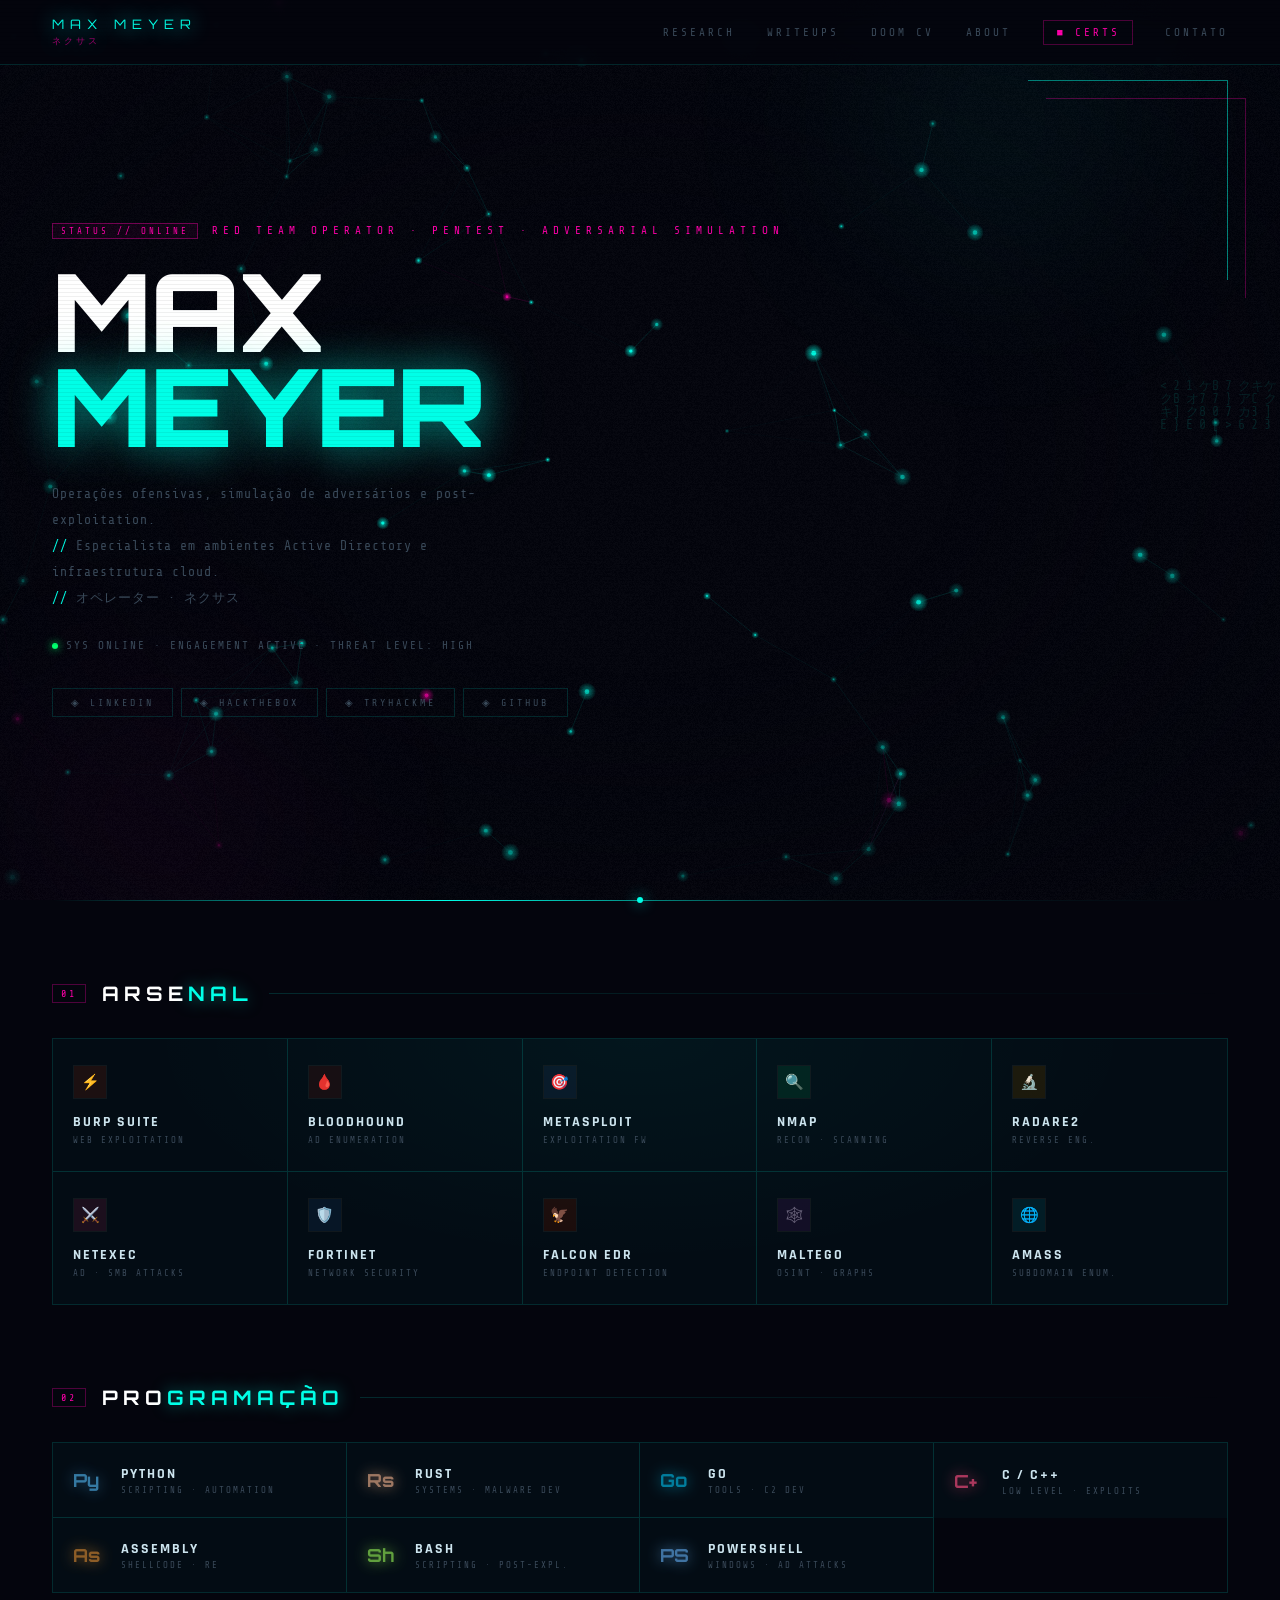
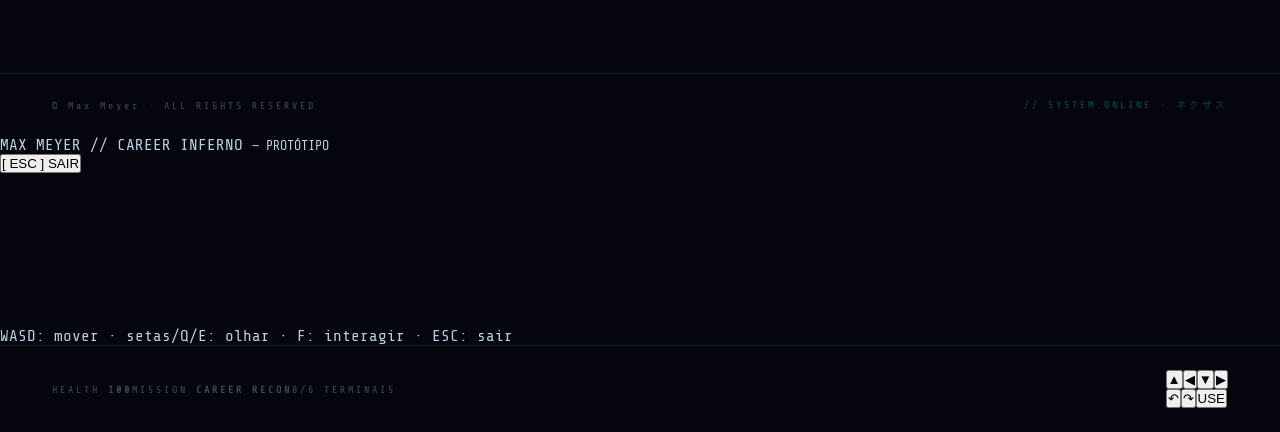
==== commit ad2580b0: "Update main.html" ====
--- a/main.html
+++ b/main.html
@@ -355,6 +355,7 @@
   .lang-card:nth-last-child(-n+2){border-bottom:none;}
 }
 </style>
+<link rel="stylesheet" href="doom.css">
 </head>
 <body>
 
@@ -372,6 +373,7 @@
   <div class="nav-links">
     <a href="#">Research</a>
     <a href="#">Writeups</a>
+    <a href="#" onclick="openDoom();return false;">DOOM CV</a>
     <a href="#">About</a>
     <a href="#" class="special" onclick="openTerminal();return false;">■ CERTS</a>
     <a href="#">Contato</a>
@@ -487,6 +489,29 @@
       <button id="termSendBtn">SEND</button>
     </div>
 
+  </div>
+</div>
+
+<!-- DOOM-LIKE INTERACTIVE CV -->
+<div id="doomModal" aria-hidden="true">
+  <div class="doom-shell">
+    <header class="doom-topbar">
+      <div class="doom-title">MAX MEYER // CAREER INFERNO <small>— PROTÓTIPO</small></div>
+      <button class="doom-close" id="doomClose">[ ESC ] SAIR</button>
+    </header>
+    <main class="doom-stage">
+      <canvas class="doom-canvas" id="doomCanvas" tabindex="0"></canvas>
+      <div class="doom-crosshair"></div>
+      <div class="doom-hint" id="doomHint">WASD: mover · setas/Q/E: olhar · F: interagir · ESC: sair</div>
+      <article class="doom-card" id="doomCard"></article>
+    </main>
+    <footer class="doom-bottom">
+      <div class="doom-hud"><span>HEALTH <strong>100</strong></span><span>MISSION <strong>CAREER RECON</strong></span><span class="doom-progress" id="doomProgress">0/6 TERMINAIS</span></div>
+      <div class="doom-mobile">
+        <div class="doom-pad"><button class="doom-action up" data-doom-key="w">▲</button><button class="doom-action left" data-doom-key="a">◀</button><button class="doom-action down" data-doom-key="s">▼</button><button class="doom-action right" data-doom-key="d">▶</button></div>
+        <button class="doom-action" data-doom-key="ArrowLeft">↶</button><button class="doom-action" data-doom-key="ArrowRight">↷</button><button class="doom-action" id="doomInteract">USE</button>
+      </div>
+    </footer>
   </div>
 </div>
 
@@ -762,5 +787,6 @@
   termInput.value='';
 }
 </script>
+<script src="doom.js"></script>
 </body>
 </html>
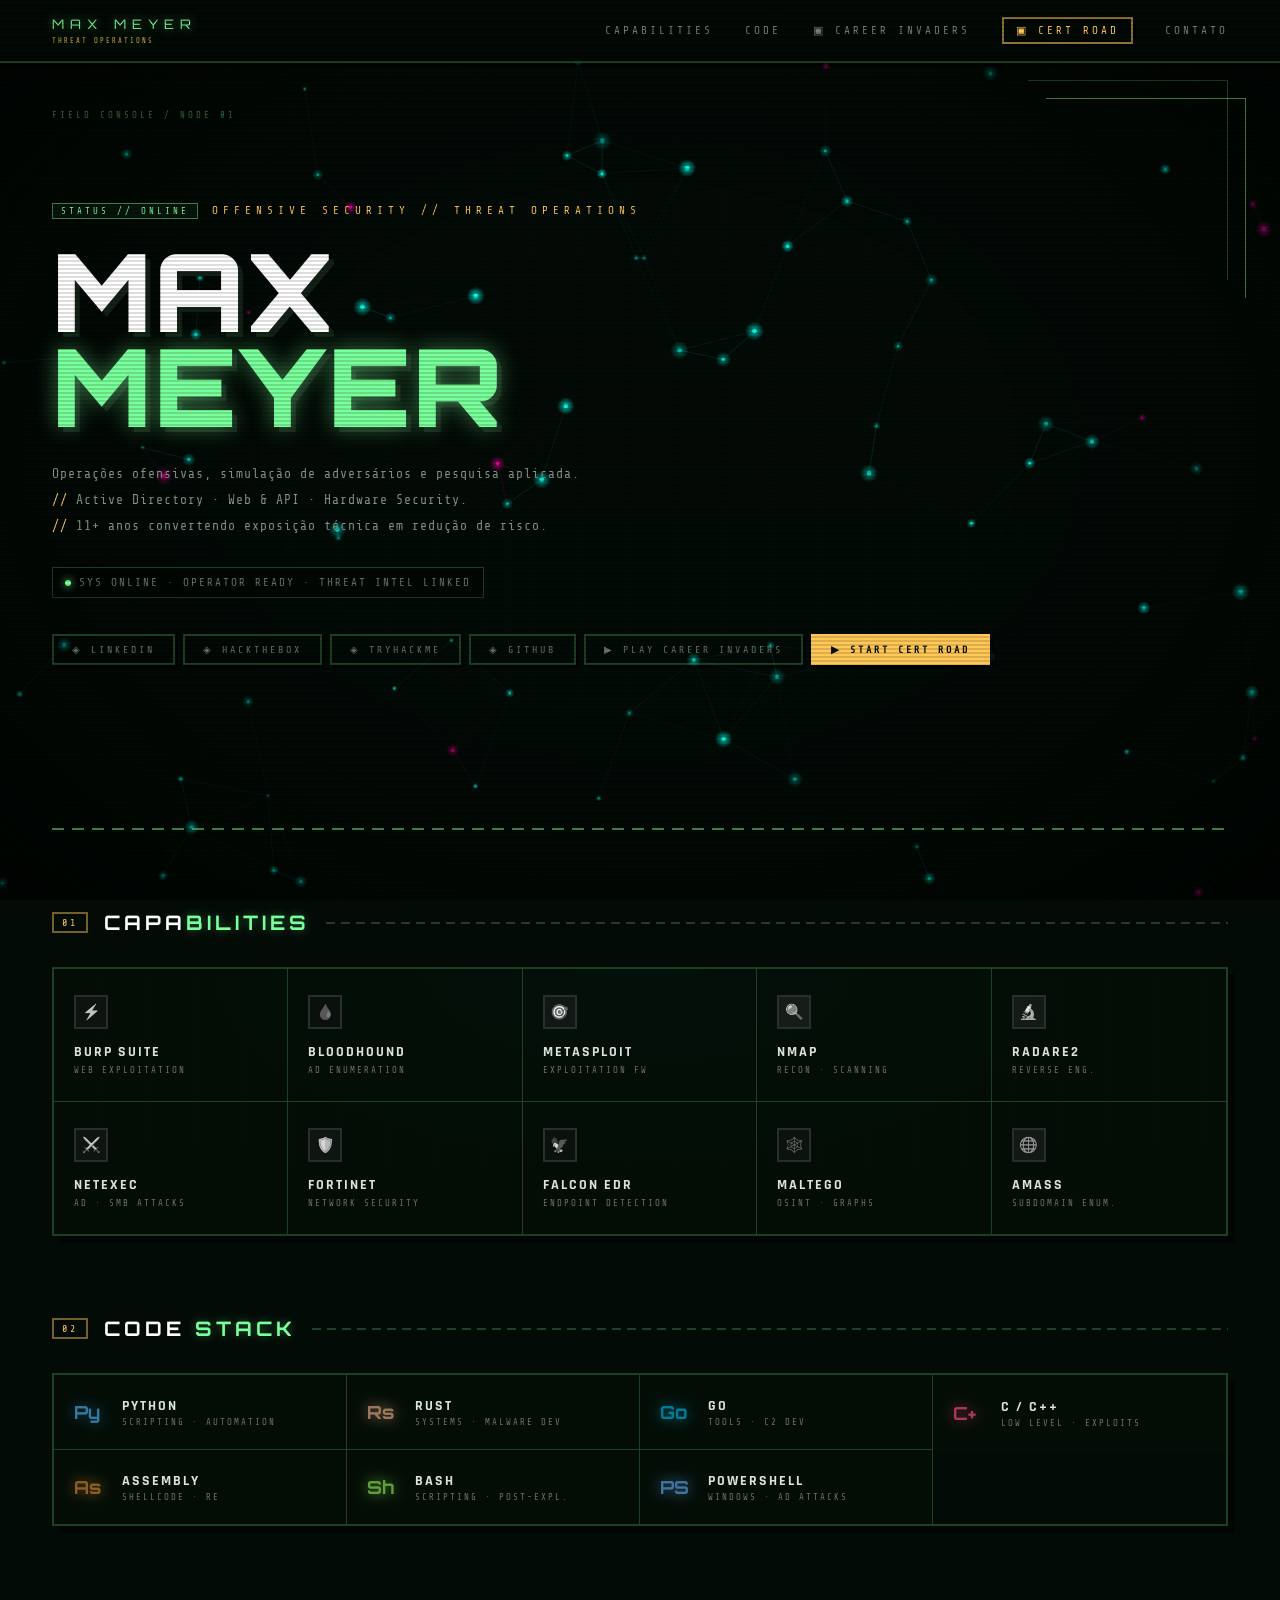
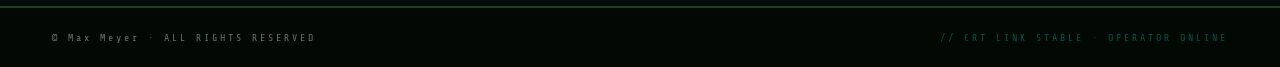
==== commit 926cce7e: "Add files via upload" ====
--- a/main.html
+++ b/main.html
@@ -84,7 +84,7 @@
   position:relative;padding-bottom:16px;
 }
 .nav-logo::after{
-  content:'ネクサス';
+  content:'THREAT OPS';
   position:absolute;bottom:0;left:0;
   font-size:9px;letter-spacing:3px;
   color:var(--magenta);opacity:.6;
@@ -355,7 +355,7 @@
   .lang-card:nth-last-child(-n+2){border-bottom:none;}
 }
 </style>
-<link rel="stylesheet" href="doom.css">
+<link rel="stylesheet" href="arcade.css">
 </head>
 <body>
 
@@ -371,12 +371,11 @@
 <nav class="nav">
   <div class="nav-logo">Max Meyer</div>
   <div class="nav-links">
-    <a href="#">Research</a>
-    <a href="#">Writeups</a>
-    <a href="#" onclick="openDoom();return false;">DOOM CV</a>
-    <a href="#">About</a>
-    <a href="#" class="special" onclick="openTerminal();return false;">■ CERTS</a>
-    <a href="#">Contato</a>
+    <a href="#arsenal">Capabilities</a>
+    <a href="#languages">Code</a>
+    <a href="#" onclick="openCareerInvaders();return false;">▣ CAREER INVADERS</a>
+    <a href="#" class="special" onclick="openCertRoad();return false;">▣ CERT ROAD</a>
+    <a href="#contact">Contato</a>
   </div>
 </nav>
 
@@ -387,26 +386,28 @@
   <div class="hero-corner"></div>
   <div class="hero-eyecatch">
     <span class="tag">STATUS // ONLINE</span>
-    Red Team Operator · Pentest · Adversarial Simulation
+    OFFENSIVE SECURITY // THREAT OPERATIONS
   </div>
   <h1 id="heroTitle">
     MAX<br>
     <span class="line-cyan" id="heroCyan">MEYER</span>
   </h1>
   <p class="hero-sub">
-    Operações ofensivas, simulação de adversários e post-exploitation.<br>
-    <span class="hi">//</span> Especialista em ambientes Active Directory e infraestrutura cloud.<br>
-    <span class="hi">//</span> オペレーター · ネクサス
+    Operações ofensivas, simulação de adversários e pesquisa aplicada.<br>
+    <span class="hi">//</span> Active Directory · Web & API · Hardware Security.<br>
+    <span class="hi">//</span> 11+ anos convertendo exposição técnica em redução de risco.
   </p>
   <div class="status-bar">
     <div class="sdot"></div>
-    SYS ONLINE · ENGAGEMENT ACTIVE · THREAT LEVEL: HIGH
+    SYS ONLINE · OPERATOR READY · THREAT INTEL LINKED
   </div>
-  <div class="social">
+  <div class="social" id="contact">
     <a href="#">◈ LinkedIn</a>
     <a href="#">◈ HackTheBox</a>
     <a href="#">◈ TryHackMe</a>
     <a href="#">◈ GitHub</a>
+    <a href="#" onclick="openCareerInvaders();return false;">▶ PLAY CAREER INVADERS</a>
+    <a href="#" class="arcade-cta" onclick="openCertRoad();return false;">▶ START CERT ROAD</a>
   </div>
 </section>
 
@@ -414,10 +415,10 @@
 
 <!-- PANELS -->
 <div class="panels">
-  <section>
+  <section id="arsenal">
     <div class="section-label reveal">
       <span class="section-num">01</span>
-      <h2>ARSE<em>NAL</em></h2>
+      <h2>CAPA<em>BILITIES</em></h2>
     </div>
     <div class="arsenal-grid reveal" id="arsenalGrid">
       <div class="tool-card" style="--tc:#ff5533"><div class="tool-icon-wrap" style="--tc:#ff5533">⚡</div><div class="tool-name">Burp Suite</div><div class="tool-cat">Web Exploitation</div></div>
@@ -432,10 +433,10 @@
       <div class="tool-card" style="--tc:#00ccff"><div class="tool-icon-wrap" style="--tc:#00ccff">🌐</div><div class="tool-name">Amass</div><div class="tool-cat">Subdomain Enum.</div></div>
     </div>
   </section>
-  <section>
+  <section id="languages">
     <div class="section-label reveal">
       <span class="section-num">02</span>
-      <h2>PRO<em>GRAMAÇÃO</em></h2>
+      <h2>CODE <em>STACK</em></h2>
     </div>
     <div class="lang-grid reveal" id="langGrid">
       <div class="lang-card" style="--lc:#4aa8e0"><div class="lang-glyph" style="color:#4aa8e0;text-shadow:0 0 14px #3572a5">Py</div><div><div class="lang-name">Python</div><div class="lang-type">Scripting · Automation</div></div></div>
@@ -451,67 +452,68 @@
 
 <footer>
   <span>© Max Meyer · ALL RIGHTS RESERVED</span>
-  <span class="fr">// SYSTEM.ONLINE · ネクサス</span>
+  <span class="fr">// CRT LINK STABLE · OPERATOR ONLINE</span>
 </footer>
 
-<!-- ═══ TERMINAL MODAL ═══ -->
-<div id="terminalModal">
-  <div class="term-wrap">
-
-    <div class="term-bar">
-      <span class="term-title">▸ CERTIFICATION TERMINAL</span>
-      <span class="term-close" onclick="closeTerminal()">[X] FECHAR</span>
-    </div>
-
-    <!-- output -->
-    <div class="terminal" id="term"></div>
-
-    <!-- quick command buttons -->
-    <div id="quickCmds">
-      <button class="qbtn" onclick="quickCmd('ls')">ls</button>
-      <button class="qbtn" onclick="quickCmd('ls -l')">ls -l</button>
-      <button class="qbtn" onclick="quickCmd('cd certs')">cd certs</button>
-      <button class="qbtn" onclick="quickCmd('cd ..')">cd ..</button>
-      <button class="qbtn" onclick="quickCmd('cat CEH.txt')">CEH</button>
-      <button class="qbtn" onclick="quickCmd('cat DCPT.txt')">DCPT</button>
-      <button class="qbtn" onclick="quickCmd('cat CRTA.txt')">CRTA</button>
-      <button class="qbtn" onclick="quickCmd('cat MCRTA.txt')">MCRTA</button>
-      <button class="qbtn" onclick="quickCmd('pwd')">pwd</button>
-      <button class="qbtn" onclick="quickCmd('help')">help</button>
-      <button class="qbtn" onclick="quickCmd('clear')">clear</button>
-    </div>
-
-    <!-- text input bar -->
-    <div id="termInputArea">
-      <input id="termInput" type="text"
-        autocomplete="off" autocorrect="off" autocapitalize="off" spellcheck="false"
-        placeholder="comando...">
-      <button id="termSendBtn">SEND</button>
-    </div>
-
+
+<!-- CAREER INVADERS / EXPERIENCE ARCADE -->
+<div id="careerInvadersModal" aria-hidden="true">
+  <div class="career-invaders-shell">
+    <header class="career-invaders-top">
+      <div><strong>MAX MEYER // CAREER INVADERS</strong><small> THREAT GRID / PERSONNEL INTEL</small></div>
+      <button id="careerInvadersClose" type="button">[ ESC ] EXIT</button>
+    </header>
+    <main class="career-invaders-stage">
+      <canvas id="careerInvadersCanvas" tabindex="0" aria-label="Career Invaders, jogo arcade das experiências profissionais"></canvas>
+      <div class="career-invaders-scan"></div>
+      <div class="career-invaders-hud">
+        <span>SCORE <b id="careerScore">000000</b></span>
+        <span>WAVE <b id="careerWave">01</b></span>
+        <span>CAREER INTEL <b id="careerProgress">0/6</b></span>
+        <span>SHIELDS <b id="careerLives">◆◆◆</b></span>
+      </div>
+      <section id="careerInvadersOverlay" class="career-overlay show">
+        <div class="career-overlay-panel">
+          <h2 id="careerOverlayTitle">CAREER INVADERS</h2>
+          <p id="careerOverlayText">Elimine ameaças e intercepte as naves douradas CAREER para recuperar os arquivos profissionais.</p>
+          <div class="career-overlay-actions">
+            <button id="careerInvadersStart" type="button">START MISSION</button>
+            <button id="careerInvadersResume" type="button" hidden>RESUME</button>
+          </div>
+        </div>
+      </section>
+      <article id="careerIntelCard" class="career-intel-card" aria-live="polite"></article>
+      <button id="careerIntelClose" type="button" hidden>CONTINUE</button>
+      <div class="career-invaders-touch" aria-hidden="true">
+        <button data-invader="ArrowLeft">◀</button>
+        <button data-invader="Space">FIRE</button>
+        <button data-invader="ArrowRight">▶</button>
+      </div>
+    </main>
   </div>
 </div>
 
-<!-- DOOM-LIKE INTERACTIVE CV -->
-<div id="doomModal" aria-hidden="true">
-  <div class="doom-shell">
-    <header class="doom-topbar">
-      <div class="doom-title">MAX MEYER // CAREER INFERNO <small>— PROTÓTIPO</small></div>
-      <button class="doom-close" id="doomClose">[ ESC ] SAIR</button>
+<!-- CERTIFICATION ROAD / 8-BIT ARCADE -->
+<div id="certRoadModal" aria-hidden="true">
+  <div class="cert-road-shell">
+    <header class="cert-road-top">
+      <div><strong>MAX MEYER // CERTIFICATION ROAD</strong><small> CRT-80 FIELD ARCHIVE</small></div>
+      <button id="certRoadClose" type="button">[ ESC ] EXIT</button>
     </header>
-    <main class="doom-stage">
-      <canvas class="doom-canvas" id="doomCanvas" tabindex="0"></canvas>
-      <div class="doom-crosshair"></div>
-      <div class="doom-hint" id="doomHint">WASD: mover · setas/Q/E: olhar · F: interagir · ESC: sair</div>
-      <article class="doom-card" id="doomCard"></article>
+    <main class="cert-road-stage">
+      <canvas id="certRoadCanvas" tabindex="0" aria-label="Animação arcade das certificações"></canvas>
+      <div class="cert-road-scan"></div>
+      <div class="cert-road-hud">
+        <span>SPEED <b id="roadSpeed">088</b></span>
+        <span>SECTOR <b id="roadSector">01</b></span>
+        <span>SIGNS <b id="roadProgress">0/4</b></span>
+      </div>
+      <article id="certRoadCard" class="cert-road-card" aria-live="polite"></article>
+      <div class="cert-road-help">← → controlar · ESPAÇO acelerar · toque nas laterais · ESC sair</div>
+      <div class="cert-road-touch" aria-hidden="true">
+        <button data-road="left">◀</button><button data-road="boost">BOOST</button><button data-road="right">▶</button>
+      </div>
     </main>
-    <footer class="doom-bottom">
-      <div class="doom-hud"><span>HEALTH <strong>100</strong></span><span>MISSION <strong>CAREER RECON</strong></span><span class="doom-progress" id="doomProgress">0/6 TERMINAIS</span></div>
-      <div class="doom-mobile">
-        <div class="doom-pad"><button class="doom-action up" data-doom-key="w">▲</button><button class="doom-action left" data-doom-key="a">◀</button><button class="doom-action down" data-doom-key="s">▼</button><button class="doom-action right" data-doom-key="d">▶</button></div>
-        <button class="doom-action" data-doom-key="ArrowLeft">↶</button><button class="doom-action" data-doom-key="ArrowRight">↷</button><button class="doom-action" id="doomInteract">USE</button>
-      </div>
-    </footer>
   </div>
 </div>
 
@@ -629,164 +631,8 @@
   document.querySelectorAll('.reveal').forEach(el=>obs.observe(el));
 })();
 
-/* ═══════════════════════════════════════════════
-   TERMINAL — fully mobile-compatible
-═══════════════════════════════════════════════ */
-const modal     = document.getElementById('terminalModal');
-const termEl    = document.getElementById('term');
-const termInput = document.getElementById('termInput');
-const termSend  = document.getElementById('termSendBtn');
-
-let inputSpan = null;
-let cwd = [];
-
-/* filesystem */
-const fs = {
-  certs:{type:'dir',items:{
-    'CEH.txt':  ['Certified Ethical Hacker','Issuer: EC-Council','Status: ACTIVE'],
-    'DCPT.txt': ['Certified Penetration Tester','Issuer: Desec Security','Status: ACTIVE'],
-    'CRTA.txt': ['Certified Red Team Analyst','Issuer: Cyberwarfare Labs','Status: ACTIVE'],
-    'MCRTA.txt':['Multi-Cloud Red Team Analyst','Issuer: Cyberwarfare Labs','Status: ACTIVE'],
-  }},
-  notes:{type:'dir',items:{
-    'lab.txt':   ['platform: HackTheBox','focus: Active Directory attacks','current: AD CS exploitation'],
-    'status.txt':['engagement: active','priority: red team ops','next: CRTO prep'],
-  }}
-};
-
-function resolvePath(p){
-  if(!p||p==='~')return[];
-  const parts=p.startsWith('/')?p.split('/').filter(Boolean):[...cwd,...p.split('/').filter(Boolean)];
-  const out=[];for(const s of parts)s==='..'?out.pop():out.push(s);return out;
-}
-function getNode(arr){
-  let node={type:'dir',items:fs};
-  for(const s of arr){if(node.type!=='dir'||!node.items[s])return null;node=node.items[s];}
-  return node;
-}
-function cwdStr(){return cwd.length?'~/'+cwd.join('/'):'~';}
-
-function tPrint(text,cls){
-  cls=cls||'t-line';
-  const d=document.createElement('div');d.className=cls;d.textContent=text;
-  termEl.insertBefore(d,termEl.lastChild);
-  termEl.scrollTop=termEl.scrollHeight;
-}
-function newPrompt(){
-  const old=termEl.querySelector('.active-prompt');
-  if(old){old.classList.remove('active-prompt');const c=old.querySelector('.blink-cur');if(c)c.remove();}
-  const line=document.createElement('div');line.className='prompt-line active-prompt';
-  line.innerHTML='<span class="prompt-ps1">operator:'+cwdStr()+'$ </span><span class="prompt-in" id="prompt-in"></span><span class="blink-cur"></span>';
-  termEl.appendChild(line);inputSpan=line.querySelector('#prompt-in');
-  termEl.scrollTop=termEl.scrollHeight;
-  // sync input box placeholder with cwd
-  termInput.placeholder=cwdStr()+'$ ...';
-}
-
-function execute(raw){
-  const trimmed=raw.trim();
-  const active=termEl.querySelector('.active-prompt');
-  if(active){active.classList.remove('active-prompt');const c=active.querySelector('.blink-cur');if(c)c.remove();}
-  if(inputSpan) inputSpan.textContent='';
-  if(!trimmed){newPrompt();return;}
-
-  // echo
-  const echo=document.createElement('div');echo.className='t-cmd';
-  echo.textContent='operator:'+cwdStr()+'$ '+trimmed;termEl.appendChild(echo);
-
-  const args=trimmed.split(/\s+/),cmd=args[0],arg1=args[1];
-  switch(cmd){
-    case 'help':
-      ['ls              — listar diretório',
-       'ls -l           — listagem detalhada',
-       'cd <dir>        — mudar diretório',
-       'cat <file>      — exibir arquivo',
-       'pwd             — caminho atual',
-       'clear           — limpar terminal',
-       'exit            — fechar terminal',
-      ].forEach(l=>tPrint(l,'t-info'));break;
-    case 'pwd':tPrint('/'+(cwd.length?cwd.join('/'):''),'t-val');break;
-    case 'ls':{
-      const isFlag=arg1==='-l',pathArg=isFlag?args[2]:arg1;
-      const target=pathArg?resolvePath(pathArg):cwd,node=getNode(target);
-      if(!node){tPrint("ls: '"+(pathArg||'')+"': No such file or directory",'t-err');break;}
-      if(node.type!=='dir'){tPrint(target[target.length-1],'t-val');break;}
-      const items=Object.keys(node.items);
-      if(!items.length){tPrint('(empty)','t-info');break;}
-      items.forEach(n=>{tPrint(isFlag?(node.items[n].type==='dir'?'drwxr-xr-x':'-rw-r--r--')+'  '+n:n,'t-val');});
-      break;}
-    case 'cd':{
-      if(!arg1||arg1==='~'){cwd=[];break;}
-      const target=resolvePath(arg1),node=getNode(target);
-      if(!node){tPrint('cd: '+arg1+': No such file or directory','t-err');break;}
-      if(node.type!=='dir'){tPrint('cd: '+arg1+': Not a directory','t-err');break;}
-      cwd=target;break;}
-    case 'cat':{
-      if(!arg1){tPrint('cat: missing operand','t-err');break;}
-      const target=resolvePath(arg1),node=getNode(target);
-      if(!node){tPrint('cat: '+arg1+': No such file or directory','t-err');break;}
-      if(node.type==='dir'){tPrint('cat: '+arg1+': Is a directory','t-err');break;}
-      node.forEach(l=>tPrint(l,'t-val'));break;}
-    case 'clear':termEl.innerHTML='';break;
-    case 'exit':closeTerminal();return;
-    default:tPrint('command not found: '+cmd,'t-err');tPrint("type 'help' for commands",'t-info');
-  }
-  newPrompt();
-}
-
-/* quick buttons */
-function quickCmd(cmd){ execute(cmd); }
-
-/* input bar send */
-function sendFromInput(){
-  const val=termInput.value;
-  termInput.value='';
-  if(inputSpan) inputSpan.textContent='';
-  execute(val);
-  // keep focus on mobile
-  termInput.focus();
-}
-
-termSend.addEventListener('click', sendFromInput);
-termInput.addEventListener('keydown',e=>{
-  if(e.key==='Enter'){e.preventDefault();sendFromInput();}
-});
-
-/* sync typing into prompt display */
-termInput.addEventListener('input',()=>{
-  if(inputSpan) inputSpan.textContent=termInput.value;
-});
-
-/* physical keyboard fallback */
-document.addEventListener('keydown',e=>{
-  if(modal.style.display!=='flex')return;
-  if(e.key==='Escape'){closeTerminal();return;}
-  // physical keyboard: redirect to input box
-  if(document.activeElement!==termInput) termInput.focus();
-});
-
-function openTerminal(){
-  modal.style.display='flex';
-  termEl.innerHTML='';
-  termInput.value='';
-  cwd=[];
-  tPrint('╔══════════════════════════════════════════╗','t-info');
-  tPrint('║  Max Meyer // CERTIFICATION TERMINAL     ║','t-info');
-  tPrint('╚══════════════════════════════════════════╝','t-info');
-  tPrint('','t-line');
-  tPrint('  Use os botões rápidos ou digite abaixo','t-info');
-  tPrint('  ls · cd certs · cat <arquivo>.txt','t-info');
-  tPrint('','t-line');
-  newPrompt();
-  // focus input after short delay (mobile needs this)
-  setTimeout(()=>termInput.focus(),300);
-}
-
-function closeTerminal(){
-  modal.style.display='none';
-  termInput.value='';
-}
 </script>
-<script src="doom.js"></script>
+<script src="career-invaders.js"></script>
+<script src="cert-road.js"></script>
 </body>
 </html>
--- a/arcade.css
+++ b/arcade.css
@@ -0,0 +1,128 @@
+/* MAX MEYER // CRT-80 ARCADE OVERRIDE */
+:root{
+  --cyan:#79ff9b;
+  --magenta:#ffc857;
+  --green:#79ff9b;
+  --bg:#050906;
+  --panel:rgba(121,255,155,.035);
+  --border:rgba(121,255,155,.22);
+  --text:#c7d8c9;
+  --dim:#627568;
+  --amber:#ffc857;
+  --danger:#ff6b57;
+}
+html{image-rendering:pixelated;}
+body{
+  background:
+    linear-gradient(rgba(3,11,6,.78),rgba(3,11,6,.92)),
+    repeating-linear-gradient(90deg,rgba(121,255,155,.015) 0 1px,transparent 1px 48px),
+    repeating-linear-gradient(0deg,rgba(121,255,155,.015) 0 1px,transparent 1px 48px),
+    #050906;
+}
+body::after{opacity:.8;background:repeating-linear-gradient(0deg,transparent 0 2px,rgba(0,0,0,.17) 2px 4px);}
+.vignette{background:radial-gradient(ellipse at center,transparent 42%,rgba(0,3,1,.8) 100%);}
+#streamCanvas,#noiseCanvas,#curTrail,.blob{display:none!important;}
+@media(hover:hover){*{cursor:auto!important;}a,button{cursor:pointer!important;}}
+#cur,#curDot{display:none!important;}
+.nav{background:rgba(3,9,5,.94);border-bottom:2px solid var(--border);backdrop-filter:none;box-shadow:0 4px 0 rgba(0,0,0,.45);}
+.nav-logo{color:var(--cyan);text-shadow:0 0 12px rgba(121,255,155,.55);padding-bottom:13px;}
+.nav-logo::after{content:'THREAT OPERATIONS';color:var(--amber);font-size:7px;letter-spacing:2px;bottom:0;opacity:.85;}
+.nav-links a{color:#718276;}
+.nav-links a:hover{color:var(--cyan);text-shadow:0 0 9px rgba(121,255,155,.8);}
+.nav-links a.special{color:var(--amber);border:2px solid rgba(255,200,87,.55);box-shadow:3px 3px 0 rgba(0,0,0,.6);}
+.nav-links a.special:hover{border-color:var(--amber);box-shadow:0 0 16px rgba(255,200,87,.25),3px 3px 0 rgba(0,0,0,.6);text-shadow:none;}
+.hero{min-height:92vh;}
+.hero::before{content:'FIELD CONSOLE / NODE 01';position:absolute;top:110px;left:52px;font-size:9px;letter-spacing:3px;color:rgba(121,255,155,.38);}
+.hero-corner::before,.hero-corner::after{border-color:rgba(121,255,155,.45);}
+.hero-eyecatch{color:var(--amber);}
+.hero-eyecatch .tag{color:var(--cyan);border-color:rgba(121,255,155,.45);background:rgba(121,255,155,.05);}
+.hero h1{font-family:'Orbitron',sans-serif;letter-spacing:2px;text-shadow:5px 5px 0 #132117;}
+.hero h1 .line-cyan{color:var(--cyan);text-shadow:0 0 22px rgba(121,255,155,.46),5px 5px 0 #132117;}
+.hero-sub{color:#84968a;max-width:660px;}
+.hero-sub .hi{color:var(--amber);}
+.status-bar{border:1px solid var(--border);display:inline-flex;width:max-content;padding:8px 12px;background:rgba(0,0,0,.28);}
+.social a{border:2px solid var(--border);box-shadow:3px 3px 0 rgba(0,0,0,.5);}
+.social a:hover{color:var(--cyan);border-color:var(--cyan);box-shadow:0 0 12px rgba(121,255,155,.15),3px 3px 0 rgba(0,0,0,.5);text-shadow:none;}
+.social .arcade-cta{color:#081108;background:var(--amber);border-color:var(--amber);font-weight:700;}
+.social .arcade-cta:hover{color:#081108;border-color:#ffe09a;background:#ffe09a;}
+.divider{height:2px;background:repeating-linear-gradient(90deg,var(--cyan) 0 12px,transparent 12px 20px);opacity:.55;}
+.divider::before{display:none;}
+.section-num{color:var(--amber);border:2px solid rgba(255,200,87,.45);}
+.section-label h2{letter-spacing:4px;}
+.section-label h2 em{color:var(--cyan);text-shadow:0 0 10px rgba(121,255,155,.35);}
+.section-label::after{height:2px;background:repeating-linear-gradient(90deg,var(--border) 0 9px,transparent 9px 15px);}
+.arsenal-grid,.lang-grid{border:2px solid var(--border);box-shadow:7px 7px 0 rgba(0,0,0,.48);}
+.tool-card,.lang-card{background:rgba(5,15,8,.7);}
+.tool-card::after{background:var(--amber);box-shadow:none;height:3px;}
+.tool-icon-wrap{border:2px solid rgba(121,255,155,.18);filter:grayscale(1);}
+.tool-name,.lang-name{color:#d5e5d8;}
+.tool-card:hover .tool-name{color:var(--amber);text-shadow:none;}
+footer{border-top:2px solid var(--border);background:rgba(3,9,5,.8);}
+
+/* CERTIFICATION ROAD */
+#certRoadModal{position:fixed;inset:0;z-index:12000;display:none;align-items:center;justify-content:center;background:rgba(0,4,1,.96);padding:18px;}
+#certRoadModal.open{display:flex;}
+.cert-road-shell{width:min(1120px,100%);border:3px solid var(--cyan);background:#030704;box-shadow:0 0 0 5px #101a12,0 0 55px rgba(121,255,155,.2);}
+.cert-road-top{height:52px;display:flex;align-items:center;justify-content:space-between;padding:0 16px;border-bottom:3px solid var(--cyan);background:#071109;color:var(--cyan);font-size:12px;letter-spacing:2px;}
+.cert-road-top small{color:var(--amber);margin-left:10px;}
+.cert-road-top button{font:inherit;font-size:10px;color:var(--danger);background:#130805;border:2px solid var(--danger);padding:7px 10px;box-shadow:3px 3px 0 #000;}
+.cert-road-stage{position:relative;aspect-ratio:16/9;min-height:320px;overflow:hidden;background:#020402;}
+#certRoadCanvas{display:block;width:100%;height:100%;image-rendering:pixelated;outline:none;}
+.cert-road-scan{position:absolute;inset:0;pointer-events:none;background:repeating-linear-gradient(0deg,transparent 0 3px,rgba(0,0,0,.22) 3px 5px),radial-gradient(ellipse at center,transparent 48%,rgba(0,0,0,.55) 100%);mix-blend-mode:multiply;}
+.cert-road-hud{position:absolute;top:14px;left:14px;right:14px;display:flex;justify-content:space-between;color:var(--cyan);font-size:11px;letter-spacing:2px;text-shadow:2px 2px #000;pointer-events:none;}
+.cert-road-hud b{color:var(--amber);}
+.cert-road-help{position:absolute;left:50%;bottom:12px;transform:translateX(-50%);white-space:nowrap;color:rgba(207,233,211,.68);font-size:9px;letter-spacing:2px;text-shadow:2px 2px #000;}
+.cert-road-card{display:none;position:absolute;right:5%;top:17%;width:min(360px,42%);padding:18px;border:3px solid var(--amber);background:rgba(4,10,5,.94);box-shadow:6px 6px 0 #000,0 0 24px rgba(255,200,87,.15);color:#dce9dd;}
+.cert-road-card.show{display:block;animation:roadCardIn .18s steps(3,end);}
+@keyframes roadCardIn{from{transform:translateX(18px);opacity:0}to{transform:none;opacity:1}}
+.cert-road-card .code{color:var(--amber);font:700 24px 'Orbitron',sans-serif;letter-spacing:3px;}
+.cert-road-card h3{font:700 15px 'Rajdhani',sans-serif;text-transform:uppercase;letter-spacing:2px;color:var(--cyan);margin:8px 0 5px;}
+.cert-road-card p{font-size:10px;line-height:1.7;color:#93a899;}
+.cert-road-card .issuer{margin-top:9px;padding-top:9px;border-top:1px dashed rgba(121,255,155,.35);color:#dce9dd;}
+.cert-road-touch{display:none;position:absolute;left:12px;right:12px;bottom:36px;justify-content:space-between;pointer-events:none;}
+.cert-road-touch button{pointer-events:auto;min-width:72px;padding:11px 14px;background:rgba(3,10,5,.78);border:2px solid var(--cyan);color:var(--cyan);font:700 11px 'Share Tech Mono',monospace;}
+@media(max-width:760px){
+  .nav{padding:12px 14px}.nav-links{gap:10px}.nav-links a:not(.special){display:none}.nav-logo{letter-spacing:3px}
+  .hero::before{left:24px}.cert-road-stage{min-height:440px;aspect-ratio:auto}.cert-road-card{left:5%;right:5%;top:13%;width:auto}.cert-road-help{bottom:10px;font-size:7px}.cert-road-touch{display:flex}.cert-road-hud{font-size:8px}.cert-road-top{font-size:9px}.cert-road-top small{display:none}
+}
+@media(prefers-reduced-motion:reduce){*,*::before,*::after{animation-duration:.001ms!important;animation-iteration-count:1!important;scroll-behavior:auto!important;}}
+
+/* CAREER INVADERS */
+body.arcade-modal-open{overflow:hidden;}
+#careerInvadersModal{position:fixed;inset:0;z-index:12500;display:none;align-items:center;justify-content:center;background:rgba(0,4,1,.97);padding:18px;}
+#careerInvadersModal.open{display:flex;}
+.career-invaders-shell{width:min(1120px,100%);border:3px solid var(--cyan);background:#030704;box-shadow:0 0 0 5px #101a12,0 0 55px rgba(121,255,155,.2);}
+.career-invaders-top{height:52px;display:flex;align-items:center;justify-content:space-between;padding:0 16px;border-bottom:3px solid var(--cyan);background:#071109;color:var(--cyan);font-size:12px;letter-spacing:2px;}
+.career-invaders-top small{color:var(--amber);margin-left:10px;}
+.career-invaders-top button{font:inherit;font-size:10px;color:var(--danger);background:#130805;border:2px solid var(--danger);padding:7px 10px;box-shadow:3px 3px 0 #000;}
+.career-invaders-stage{position:relative;aspect-ratio:16/9;min-height:320px;overflow:hidden;background:#020402;}
+#careerInvadersCanvas{display:block;width:100%;height:100%;image-rendering:pixelated;outline:none;}
+.career-invaders-scan{position:absolute;inset:0;pointer-events:none;background:repeating-linear-gradient(0deg,transparent 0 3px,rgba(0,0,0,.22) 3px 5px),radial-gradient(ellipse at center,transparent 48%,rgba(0,0,0,.58) 100%);mix-blend-mode:multiply;}
+.career-invaders-hud{position:absolute;top:13px;left:14px;right:14px;display:flex;justify-content:space-between;color:var(--cyan);font-size:10px;letter-spacing:2px;text-shadow:2px 2px #000;pointer-events:none;}
+.career-invaders-hud b{color:var(--amber);}
+.career-overlay{display:none;position:absolute;inset:0;align-items:center;justify-content:center;background:rgba(2,7,3,.82);padding:30px;text-align:center;}
+.career-overlay.show{display:flex;}
+.career-overlay-panel{width:min(600px,92%);padding:28px;border:3px solid var(--amber);background:rgba(4,10,5,.96);box-shadow:8px 8px 0 #000,0 0 28px rgba(255,200,87,.15);}
+.career-overlay h2{font:800 clamp(25px,4vw,48px) 'Orbitron',sans-serif;color:var(--amber);letter-spacing:4px;margin-bottom:13px;text-shadow:4px 4px 0 #1d1403;}
+.career-overlay p{max-width:520px;margin:0 auto 22px;color:#a8baac;font-size:12px;line-height:1.8;}
+.career-overlay-actions{display:flex;gap:12px;justify-content:center;flex-wrap:wrap;}
+.career-overlay button,.career-intel-card button{padding:12px 17px;border:2px solid var(--cyan);background:#071109;color:var(--cyan);font:700 11px 'Share Tech Mono',monospace;letter-spacing:2px;box-shadow:4px 4px 0 #000;}
+.career-overlay button:hover,.career-intel-card button:hover{background:var(--cyan);color:#041006;}
+.career-intel-card{display:none;position:absolute;left:50%;top:50%;transform:translate(-50%,-50%);width:min(720px,88%);max-height:82%;overflow:auto;padding:24px;border:3px solid var(--amber);background:rgba(4,10,5,.97);box-shadow:8px 8px 0 #000,0 0 34px rgba(255,200,87,.19);color:#dce9dd;}
+.career-intel-card.show{display:block;animation:careerIntelIn .18s steps(3,end);}
+@keyframes careerIntelIn{from{transform:translate(-50%,-48%);opacity:0}to{transform:translate(-50%,-50%);opacity:1}}
+.career-intel-card .intel-kicker{color:var(--amber);font-size:10px;letter-spacing:3px;margin-bottom:8px;}
+.career-intel-card h2{font:800 clamp(23px,4vw,42px) 'Orbitron',sans-serif;color:var(--cyan);letter-spacing:3px;margin:0 0 7px;}
+.career-intel-card h3{font:700 16px 'Rajdhani',sans-serif;text-transform:uppercase;letter-spacing:2px;color:#dce9dd;margin:0 0 6px;}
+.career-intel-card .intel-period{display:inline-block;color:#091108;background:var(--amber);padding:5px 8px;font-size:9px;letter-spacing:2px;margin-bottom:13px;}
+.career-intel-card p{color:#93a899;font-size:11px;line-height:1.7;margin-bottom:13px;}
+.career-intel-card h4{font-size:10px;color:var(--amber);letter-spacing:3px;margin:13px 0 7px;border-bottom:1px dashed rgba(121,255,155,.3);padding-bottom:5px;}
+.career-intel-card ul{padding-left:18px;color:#b8c9bb;font-size:10px;line-height:1.7;}
+.intel-tech{display:flex;flex-wrap:wrap;gap:7px;margin-bottom:18px;}
+.intel-tech span{border:1px solid rgba(121,255,155,.45);padding:5px 7px;color:var(--cyan);font-size:9px;}
+.career-invaders-touch{display:none;position:absolute;left:12px;right:12px;bottom:35px;justify-content:space-between;pointer-events:none;}
+.career-invaders-touch button{pointer-events:auto;min-width:74px;padding:12px 14px;background:rgba(3,10,5,.82);border:2px solid var(--cyan);color:var(--cyan);font:700 11px 'Share Tech Mono',monospace;}
+.career-invaders-touch button[data-invader="Space"]{border-color:var(--amber);color:var(--amber);}
+@media(max-width:760px){
+  .career-invaders-stage{min-height:500px;aspect-ratio:auto}.career-invaders-top{font-size:9px}.career-invaders-top small{display:none}.career-invaders-hud{font-size:7px}.career-invaders-touch{display:flex}.career-overlay-panel{padding:20px}.career-intel-card{width:90%;max-height:72%;padding:17px}
+}
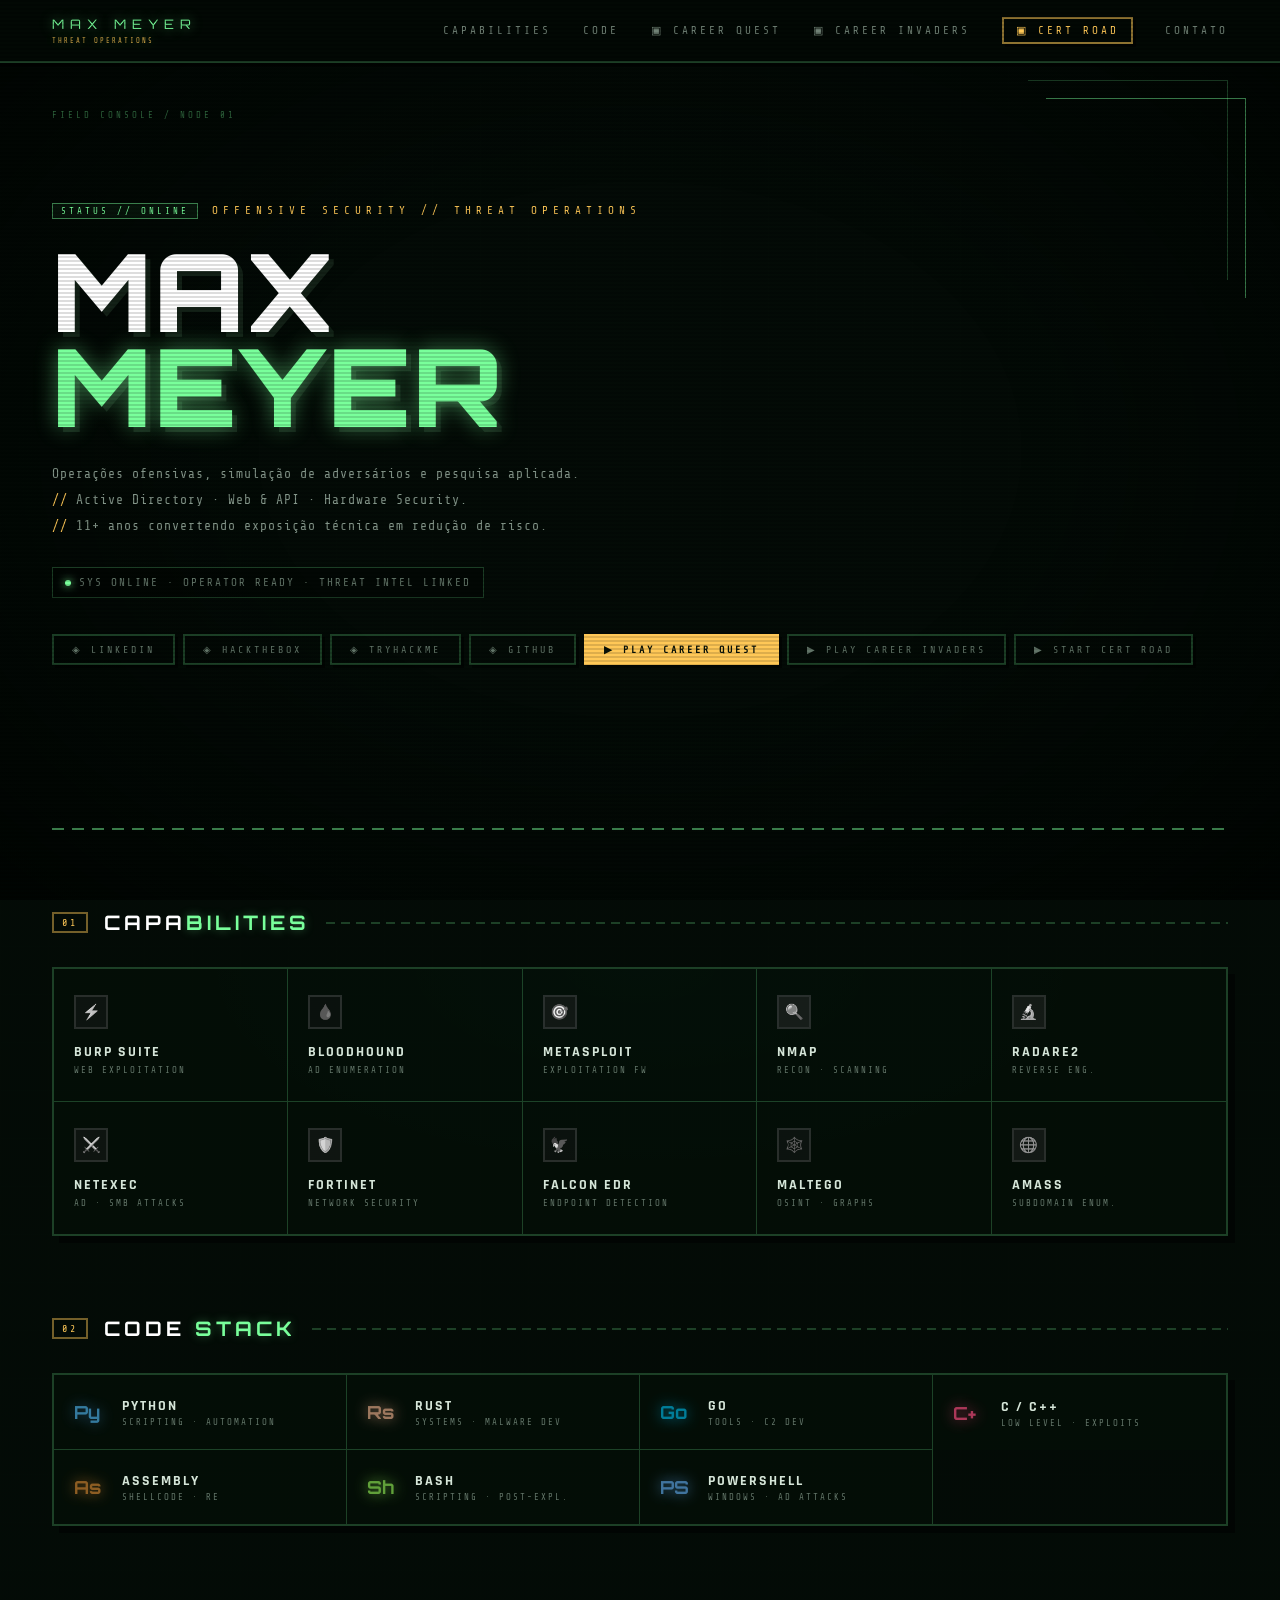
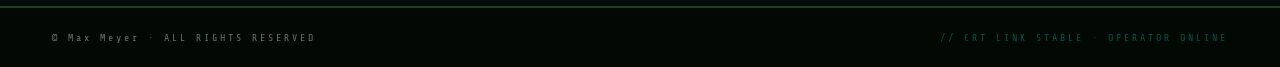
==== commit e15992f8: "Add files via upload" ====
--- a/main.html
+++ b/main.html
@@ -373,6 +373,7 @@
   <div class="nav-links">
     <a href="#arsenal">Capabilities</a>
     <a href="#languages">Code</a>
+    <a href="#" onclick="openCareerPlatformer();return false;">▣ CAREER QUEST</a>
     <a href="#" onclick="openCareerInvaders();return false;">▣ CAREER INVADERS</a>
     <a href="#" class="special" onclick="openCertRoad();return false;">▣ CERT ROAD</a>
     <a href="#contact">Contato</a>
@@ -406,8 +407,9 @@
     <a href="#">◈ HackTheBox</a>
     <a href="#">◈ TryHackMe</a>
     <a href="#">◈ GitHub</a>
+    <a href="#" class="arcade-cta" onclick="openCareerPlatformer();return false;">▶ PLAY CAREER QUEST</a>
     <a href="#" onclick="openCareerInvaders();return false;">▶ PLAY CAREER INVADERS</a>
-    <a href="#" class="arcade-cta" onclick="openCertRoad();return false;">▶ START CERT ROAD</a>
+    <a href="#" onclick="openCertRoad();return false;">▶ START CERT ROAD</a>
   </div>
 </section>
 
@@ -456,6 +458,40 @@
 </footer>
 
 
+<!-- CAREER QUEST / 8-BIT PLATFORMER -->
+<div id="careerPlatformerModal" aria-hidden="true">
+  <div class="career-platformer-shell">
+    <header class="career-platformer-top">
+      <div><strong>MAX MEYER // CAREER QUEST</strong><small> PERSONNEL ARCHIVE / PLATFORM SECTOR</small></div>
+      <button id="careerPlatformerClose" type="button">[ ESC ] EXIT</button>
+    </header>
+    <main class="career-platformer-stage">
+      <canvas id="careerPlatformerCanvas" tabindex="0" aria-label="Career Quest, plataforma 8-bit das experiências profissionais"></canvas>
+      <div class="career-platformer-scan"></div>
+      <div class="career-platformer-hud">
+        <span>SCORE <b id="platformerScore">000000</b></span>
+        <span>BLOCKS <b id="platformerProgress">0/6</b></span>
+        <span>TIME <b id="platformerTime">180</b></span>
+        <span>STATUS <b id="platformerStatus">READY</b></span>
+      </div>
+      <section id="careerPlatformerOverlay" class="platformer-overlay show">
+        <div class="platformer-overlay-panel">
+          <h2 id="platformerOverlayTitle">CAREER QUEST</h2>
+          <p id="platformerOverlayText">Explore o setor, salte sob blocos de inteligência e recupere os seis arquivos profissionais escondidos aleatoriamente.</p>
+          <button id="careerPlatformerStart" type="button">START QUEST</button>
+        </div>
+      </section>
+      <article id="platformerIntelCard" class="platformer-intel-card" aria-live="polite"></article>
+      <div class="career-platformer-touch" aria-hidden="true">
+        <button data-platformer="left">◀</button>
+        <button data-platformer="jump">JUMP</button>
+        <button data-platformer="right">▶</button>
+      </div>
+      <div class="career-platformer-help">A/D ou ←/→ mover · W/↑/ESPAÇO saltar · ESC sair</div>
+    </main>
+  </div>
+</div>
+
 <!-- CAREER INVADERS / EXPERIENCE ARCADE -->
 <div id="careerInvadersModal" aria-hidden="true">
   <div class="career-invaders-shell">
@@ -632,6 +668,7 @@
 })();
 
 </script>
+<script src="career-platformer.js"></script>
 <script src="career-invaders.js"></script>
 <script src="cert-road.js"></script>
 </body>
--- a/arcade.css
+++ b/arcade.css
@@ -126,3 +126,37 @@
 @media(max-width:760px){
   .career-invaders-stage{min-height:500px;aspect-ratio:auto}.career-invaders-top{font-size:9px}.career-invaders-top small{display:none}.career-invaders-hud{font-size:7px}.career-invaders-touch{display:flex}.career-overlay-panel{padding:20px}.career-intel-card{width:90%;max-height:72%;padding:17px}
 }
+
+/* CAREER QUEST / ORIGINAL 8-BIT PLATFORMER */
+#careerPlatformerModal{position:fixed;inset:0;z-index:13000;display:none;align-items:center;justify-content:center;background:rgba(0,4,1,.97);padding:18px}
+#careerPlatformerModal.open{display:flex}
+.career-platformer-shell{width:min(1120px,100%);border:3px solid var(--amber);background:#030704;box-shadow:0 0 0 5px #101a12,0 0 55px rgba(255,200,87,.18)}
+.career-platformer-top{height:52px;display:flex;align-items:center;justify-content:space-between;padding:0 16px;border-bottom:3px solid var(--amber);background:#100d05;color:var(--amber);font-size:12px;letter-spacing:2px}
+.career-platformer-top small{color:var(--cyan);margin-left:10px}
+.career-platformer-top button{font:inherit;font-size:10px;color:var(--danger);background:#130805;border:2px solid var(--danger);padding:7px 10px;box-shadow:3px 3px 0 #000}
+.career-platformer-stage{position:relative;aspect-ratio:16/9;min-height:320px;overflow:hidden;background:#071729}
+#careerPlatformerCanvas{display:block;width:100%;height:100%;image-rendering:pixelated;outline:none}
+.career-platformer-scan{position:absolute;inset:0;pointer-events:none;background:repeating-linear-gradient(0deg,transparent 0 3px,rgba(0,0,0,.18) 3px 5px),radial-gradient(ellipse at center,transparent 50%,rgba(0,0,0,.48) 100%);mix-blend-mode:multiply}
+.career-platformer-hud{position:absolute;top:13px;left:14px;right:14px;display:flex;justify-content:space-between;color:#fff5cf;font-size:10px;letter-spacing:2px;text-shadow:2px 2px #000;pointer-events:none}
+.career-platformer-hud b{color:var(--amber)}
+.platformer-overlay{display:none;position:absolute;inset:0;align-items:center;justify-content:center;background:rgba(3,10,18,.82);padding:30px;text-align:center}
+.platformer-overlay.show{display:flex}
+.platformer-overlay-panel{width:min(610px,92%);padding:28px;border:3px solid var(--amber);background:rgba(5,12,17,.97);box-shadow:8px 8px 0 #000}
+.platformer-overlay h2{font:800 clamp(25px,4vw,48px) 'Orbitron',sans-serif;color:var(--amber);letter-spacing:4px;margin-bottom:13px;text-shadow:4px 4px 0 #392600}
+.platformer-overlay p{max-width:530px;margin:0 auto 22px;color:#bad3d9;font-size:12px;line-height:1.8}
+.platformer-overlay button,.platformer-intel-card button{padding:12px 17px;border:2px solid var(--amber);background:#171006;color:var(--amber);font:700 11px 'Share Tech Mono',monospace;letter-spacing:2px;box-shadow:4px 4px 0 #000}
+.platformer-overlay button:hover,.platformer-intel-card button:hover{background:var(--amber);color:#171006}
+.platformer-intel-card{display:none;position:absolute;left:50%;top:50%;transform:translate(-50%,-50%);width:min(720px,88%);max-height:82%;overflow:auto;padding:24px;border:3px solid var(--amber);background:rgba(5,12,17,.98);box-shadow:8px 8px 0 #000,0 0 34px rgba(255,200,87,.18);color:#edf7f8}
+.platformer-intel-card.show{display:block;animation:careerIntelIn .18s steps(3,end)}
+.platformer-kicker{color:var(--amber);font-size:10px;letter-spacing:3px;margin-bottom:8px}
+.platformer-intel-card h2{font:800 clamp(23px,4vw,42px) 'Orbitron',sans-serif;color:#79ff9b;letter-spacing:3px;margin:0 0 7px}
+.platformer-intel-card h3{font:700 16px 'Rajdhani',sans-serif;text-transform:uppercase;letter-spacing:2px;color:#e6f0e8;margin:0 0 6px}
+.platformer-period{display:inline-block;color:#171006;background:var(--amber);padding:5px 8px;font-size:9px;letter-spacing:2px;margin-bottom:13px}
+.platformer-intel-card p{color:#a9bec3;font-size:11px;line-height:1.7;margin-bottom:13px}
+.platformer-intel-card h4{font-size:10px;color:var(--amber);letter-spacing:3px;margin:13px 0 7px;border-bottom:1px dashed rgba(255,200,87,.35);padding-bottom:5px}
+.platformer-intel-card ul{padding-left:18px;color:#c5d5d8;font-size:10px;line-height:1.7}
+.platformer-tech{display:flex;flex-wrap:wrap;gap:7px;margin-bottom:18px}.platformer-tech span{border:1px solid rgba(121,255,155,.45);padding:5px 7px;color:#79ff9b;font-size:9px}
+.career-platformer-help{position:absolute;left:50%;bottom:11px;transform:translateX(-50%);white-space:nowrap;color:rgba(255,245,207,.74);font-size:9px;letter-spacing:2px;text-shadow:2px 2px #000}
+.career-platformer-touch{display:none;position:absolute;left:12px;right:12px;bottom:34px;justify-content:space-between;pointer-events:none}
+.career-platformer-touch button{pointer-events:auto;min-width:74px;padding:12px 14px;background:rgba(5,12,17,.84);border:2px solid var(--amber);color:var(--amber);font:700 11px 'Share Tech Mono',monospace}
+@media(max-width:760px){.career-platformer-stage{min-height:500px;aspect-ratio:auto}.career-platformer-top{font-size:9px}.career-platformer-top small{display:none}.career-platformer-hud{font-size:7px}.career-platformer-touch{display:flex}.career-platformer-help{font-size:7px}.platformer-intel-card{width:90%;max-height:72%;padding:17px}}
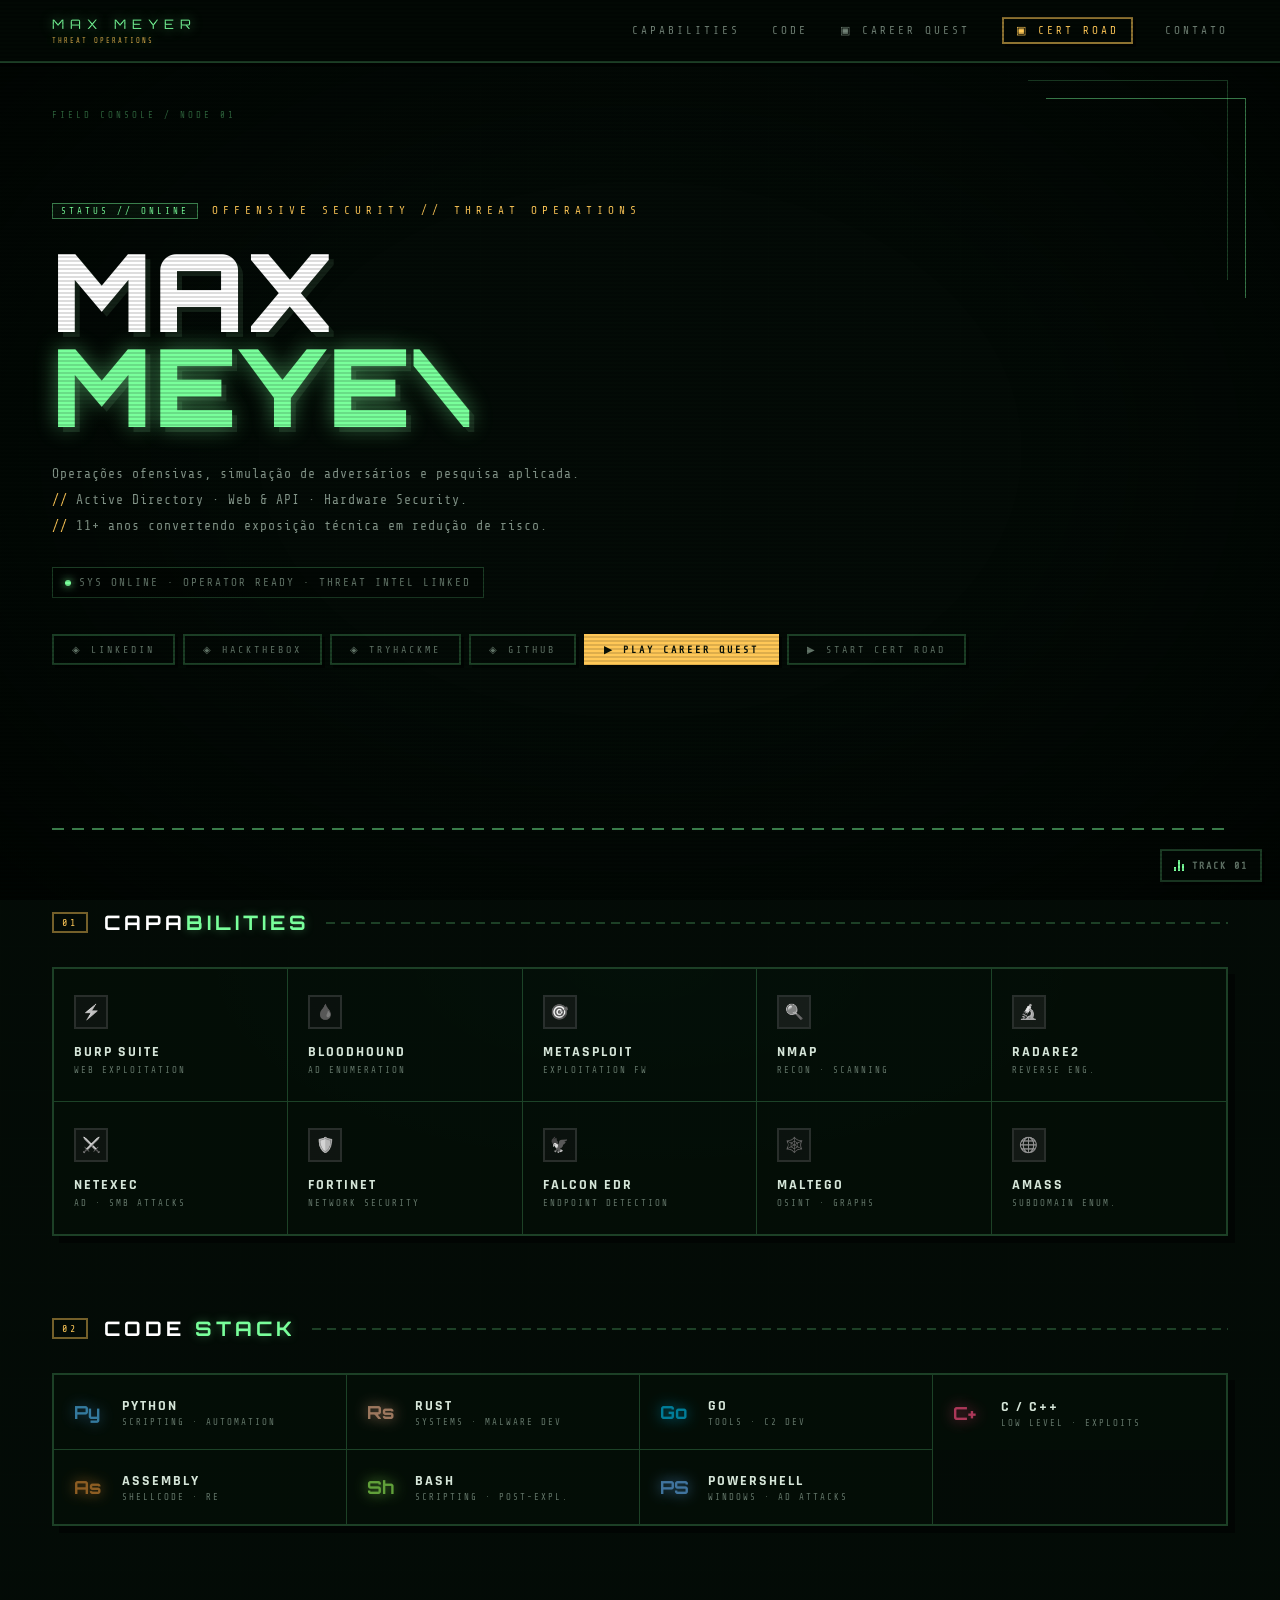
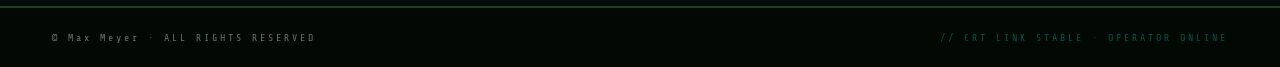
==== commit 89fd4da2: "Add files via upload" ====
--- a/main.html
+++ b/main.html
@@ -367,6 +367,11 @@
 <canvas id="noiseCanvas"></canvas>
 <canvas id="streamCanvas"></canvas>
 
+<button id="bgMusicToggle" type="button" aria-pressed="false">
+  <span class="bm-bars"><span></span><span></span><span></span></span>
+  <span id="bgMusicLabel">TRACK 01</span>
+</button>
+
 <!-- NAV -->
 <nav class="nav">
   <div class="nav-logo">Max Meyer</div>
@@ -374,7 +379,6 @@
     <a href="#arsenal">Capabilities</a>
     <a href="#languages">Code</a>
     <a href="#" onclick="openCareerPlatformer();return false;">▣ CAREER QUEST</a>
-    <a href="#" onclick="openCareerInvaders();return false;">▣ CAREER INVADERS</a>
     <a href="#" class="special" onclick="openCertRoad();return false;">▣ CERT ROAD</a>
     <a href="#contact">Contato</a>
   </div>
@@ -408,7 +412,6 @@
     <a href="#">◈ TryHackMe</a>
     <a href="#">◈ GitHub</a>
     <a href="#" class="arcade-cta" onclick="openCareerPlatformer();return false;">▶ PLAY CAREER QUEST</a>
-    <a href="#" onclick="openCareerInvaders();return false;">▶ PLAY CAREER INVADERS</a>
     <a href="#" onclick="openCertRoad();return false;">▶ START CERT ROAD</a>
   </div>
 </section>
@@ -492,43 +495,6 @@
   </div>
 </div>
 
-<!-- CAREER INVADERS / EXPERIENCE ARCADE -->
-<div id="careerInvadersModal" aria-hidden="true">
-  <div class="career-invaders-shell">
-    <header class="career-invaders-top">
-      <div><strong>MAX MEYER // CAREER INVADERS</strong><small> THREAT GRID / PERSONNEL INTEL</small></div>
-      <button id="careerInvadersClose" type="button">[ ESC ] EXIT</button>
-    </header>
-    <main class="career-invaders-stage">
-      <canvas id="careerInvadersCanvas" tabindex="0" aria-label="Career Invaders, jogo arcade das experiências profissionais"></canvas>
-      <div class="career-invaders-scan"></div>
-      <div class="career-invaders-hud">
-        <span>SCORE <b id="careerScore">000000</b></span>
-        <span>WAVE <b id="careerWave">01</b></span>
-        <span>CAREER INTEL <b id="careerProgress">0/6</b></span>
-        <span>SHIELDS <b id="careerLives">◆◆◆</b></span>
-      </div>
-      <section id="careerInvadersOverlay" class="career-overlay show">
-        <div class="career-overlay-panel">
-          <h2 id="careerOverlayTitle">CAREER INVADERS</h2>
-          <p id="careerOverlayText">Elimine ameaças e intercepte as naves douradas CAREER para recuperar os arquivos profissionais.</p>
-          <div class="career-overlay-actions">
-            <button id="careerInvadersStart" type="button">START MISSION</button>
-            <button id="careerInvadersResume" type="button" hidden>RESUME</button>
-          </div>
-        </div>
-      </section>
-      <article id="careerIntelCard" class="career-intel-card" aria-live="polite"></article>
-      <button id="careerIntelClose" type="button" hidden>CONTINUE</button>
-      <div class="career-invaders-touch" aria-hidden="true">
-        <button data-invader="ArrowLeft">◀</button>
-        <button data-invader="Space">FIRE</button>
-        <button data-invader="ArrowRight">▶</button>
-      </div>
-    </main>
-  </div>
-</div>
-
 <!-- CERTIFICATION ROAD / 8-BIT ARCADE -->
 <div id="certRoadModal" aria-hidden="true">
   <div class="cert-road-shell">
@@ -669,7 +635,7 @@
 
 </script>
 <script src="career-platformer.js"></script>
-<script src="career-invaders.js"></script>
 <script src="cert-road.js"></script>
+<script src="bg-music.js"></script>
 </body>
 </html>
--- a/arcade.css
+++ b/arcade.css
@@ -87,54 +87,16 @@
 }
 @media(prefers-reduced-motion:reduce){*,*::before,*::after{animation-duration:.001ms!important;animation-iteration-count:1!important;scroll-behavior:auto!important;}}
 
-/* CAREER INVADERS */
 body.arcade-modal-open{overflow:hidden;}
-#careerInvadersModal{position:fixed;inset:0;z-index:12500;display:none;align-items:center;justify-content:center;background:rgba(0,4,1,.97);padding:18px;}
-#careerInvadersModal.open{display:flex;}
-.career-invaders-shell{width:min(1120px,100%);border:3px solid var(--cyan);background:#030704;box-shadow:0 0 0 5px #101a12,0 0 55px rgba(121,255,155,.2);}
-.career-invaders-top{height:52px;display:flex;align-items:center;justify-content:space-between;padding:0 16px;border-bottom:3px solid var(--cyan);background:#071109;color:var(--cyan);font-size:12px;letter-spacing:2px;}
-.career-invaders-top small{color:var(--amber);margin-left:10px;}
-.career-invaders-top button{font:inherit;font-size:10px;color:var(--danger);background:#130805;border:2px solid var(--danger);padding:7px 10px;box-shadow:3px 3px 0 #000;}
-.career-invaders-stage{position:relative;aspect-ratio:16/9;min-height:320px;overflow:hidden;background:#020402;}
-#careerInvadersCanvas{display:block;width:100%;height:100%;image-rendering:pixelated;outline:none;}
-.career-invaders-scan{position:absolute;inset:0;pointer-events:none;background:repeating-linear-gradient(0deg,transparent 0 3px,rgba(0,0,0,.22) 3px 5px),radial-gradient(ellipse at center,transparent 48%,rgba(0,0,0,.58) 100%);mix-blend-mode:multiply;}
-.career-invaders-hud{position:absolute;top:13px;left:14px;right:14px;display:flex;justify-content:space-between;color:var(--cyan);font-size:10px;letter-spacing:2px;text-shadow:2px 2px #000;pointer-events:none;}
-.career-invaders-hud b{color:var(--amber);}
-.career-overlay{display:none;position:absolute;inset:0;align-items:center;justify-content:center;background:rgba(2,7,3,.82);padding:30px;text-align:center;}
-.career-overlay.show{display:flex;}
-.career-overlay-panel{width:min(600px,92%);padding:28px;border:3px solid var(--amber);background:rgba(4,10,5,.96);box-shadow:8px 8px 0 #000,0 0 28px rgba(255,200,87,.15);}
-.career-overlay h2{font:800 clamp(25px,4vw,48px) 'Orbitron',sans-serif;color:var(--amber);letter-spacing:4px;margin-bottom:13px;text-shadow:4px 4px 0 #1d1403;}
-.career-overlay p{max-width:520px;margin:0 auto 22px;color:#a8baac;font-size:12px;line-height:1.8;}
-.career-overlay-actions{display:flex;gap:12px;justify-content:center;flex-wrap:wrap;}
-.career-overlay button,.career-intel-card button{padding:12px 17px;border:2px solid var(--cyan);background:#071109;color:var(--cyan);font:700 11px 'Share Tech Mono',monospace;letter-spacing:2px;box-shadow:4px 4px 0 #000;}
-.career-overlay button:hover,.career-intel-card button:hover{background:var(--cyan);color:#041006;}
-.career-intel-card{display:none;position:absolute;left:50%;top:50%;transform:translate(-50%,-50%);width:min(720px,88%);max-height:82%;overflow:auto;padding:24px;border:3px solid var(--amber);background:rgba(4,10,5,.97);box-shadow:8px 8px 0 #000,0 0 34px rgba(255,200,87,.19);color:#dce9dd;}
-.career-intel-card.show{display:block;animation:careerIntelIn .18s steps(3,end);}
-@keyframes careerIntelIn{from{transform:translate(-50%,-48%);opacity:0}to{transform:translate(-50%,-50%);opacity:1}}
-.career-intel-card .intel-kicker{color:var(--amber);font-size:10px;letter-spacing:3px;margin-bottom:8px;}
-.career-intel-card h2{font:800 clamp(23px,4vw,42px) 'Orbitron',sans-serif;color:var(--cyan);letter-spacing:3px;margin:0 0 7px;}
-.career-intel-card h3{font:700 16px 'Rajdhani',sans-serif;text-transform:uppercase;letter-spacing:2px;color:#dce9dd;margin:0 0 6px;}
-.career-intel-card .intel-period{display:inline-block;color:#091108;background:var(--amber);padding:5px 8px;font-size:9px;letter-spacing:2px;margin-bottom:13px;}
-.career-intel-card p{color:#93a899;font-size:11px;line-height:1.7;margin-bottom:13px;}
-.career-intel-card h4{font-size:10px;color:var(--amber);letter-spacing:3px;margin:13px 0 7px;border-bottom:1px dashed rgba(121,255,155,.3);padding-bottom:5px;}
-.career-intel-card ul{padding-left:18px;color:#b8c9bb;font-size:10px;line-height:1.7;}
-.intel-tech{display:flex;flex-wrap:wrap;gap:7px;margin-bottom:18px;}
-.intel-tech span{border:1px solid rgba(121,255,155,.45);padding:5px 7px;color:var(--cyan);font-size:9px;}
-.career-invaders-touch{display:none;position:absolute;left:12px;right:12px;bottom:35px;justify-content:space-between;pointer-events:none;}
-.career-invaders-touch button{pointer-events:auto;min-width:74px;padding:12px 14px;background:rgba(3,10,5,.82);border:2px solid var(--cyan);color:var(--cyan);font:700 11px 'Share Tech Mono',monospace;}
-.career-invaders-touch button[data-invader="Space"]{border-color:var(--amber);color:var(--amber);}
-@media(max-width:760px){
-  .career-invaders-stage{min-height:500px;aspect-ratio:auto}.career-invaders-top{font-size:9px}.career-invaders-top small{display:none}.career-invaders-hud{font-size:7px}.career-invaders-touch{display:flex}.career-overlay-panel{padding:20px}.career-intel-card{width:90%;max-height:72%;padding:17px}
-}
 
-/* CAREER QUEST / ORIGINAL 8-BIT PLATFORMER */
+/* CAREER QUEST / SUPER 8-BIT PLATFORMER (visual inspirado em plataformas clássicas 16-bit) */
 #careerPlatformerModal{position:fixed;inset:0;z-index:13000;display:none;align-items:center;justify-content:center;background:rgba(0,4,1,.97);padding:18px}
 #careerPlatformerModal.open{display:flex}
-.career-platformer-shell{width:min(1120px,100%);border:3px solid var(--amber);background:#030704;box-shadow:0 0 0 5px #101a12,0 0 55px rgba(255,200,87,.18)}
-.career-platformer-top{height:52px;display:flex;align-items:center;justify-content:space-between;padding:0 16px;border-bottom:3px solid var(--amber);background:#100d05;color:var(--amber);font-size:12px;letter-spacing:2px}
-.career-platformer-top small{color:var(--cyan);margin-left:10px}
+.career-platformer-shell{width:min(1120px,100%);border:3px solid #5c94fc;background:#030704;box-shadow:0 0 0 5px #10203a,0 0 55px rgba(92,148,252,.25)}
+.career-platformer-top{height:52px;display:flex;align-items:center;justify-content:space-between;padding:0 16px;border-bottom:3px solid #5c94fc;background:#0a1730;color:#8fc7ff;font-size:12px;letter-spacing:2px}
+.career-platformer-top small{color:var(--amber);margin-left:10px}
 .career-platformer-top button{font:inherit;font-size:10px;color:var(--danger);background:#130805;border:2px solid var(--danger);padding:7px 10px;box-shadow:3px 3px 0 #000}
-.career-platformer-stage{position:relative;aspect-ratio:16/9;min-height:320px;overflow:hidden;background:#071729}
+.career-platformer-stage{position:relative;aspect-ratio:16/9;min-height:320px;overflow:hidden;background:#5c94fc}
 #careerPlatformerCanvas{display:block;width:100%;height:100%;image-rendering:pixelated;outline:none}
 .career-platformer-scan{position:absolute;inset:0;pointer-events:none;background:repeating-linear-gradient(0deg,transparent 0 3px,rgba(0,0,0,.18) 3px 5px),radial-gradient(ellipse at center,transparent 50%,rgba(0,0,0,.48) 100%);mix-blend-mode:multiply}
 .career-platformer-hud{position:absolute;top:13px;left:14px;right:14px;display:flex;justify-content:space-between;color:#fff5cf;font-size:10px;letter-spacing:2px;text-shadow:2px 2px #000;pointer-events:none}
@@ -160,3 +122,27 @@
 .career-platformer-touch{display:none;position:absolute;left:12px;right:12px;bottom:34px;justify-content:space-between;pointer-events:none}
 .career-platformer-touch button{pointer-events:auto;min-width:74px;padding:12px 14px;background:rgba(5,12,17,.84);border:2px solid var(--amber);color:var(--amber);font:700 11px 'Share Tech Mono',monospace}
 @media(max-width:760px){.career-platformer-stage{min-height:500px;aspect-ratio:auto}.career-platformer-top{font-size:9px}.career-platformer-top small{display:none}.career-platformer-hud{font-size:7px}.career-platformer-touch{display:flex}.career-platformer-help{font-size:7px}.platformer-intel-card{width:90%;max-height:72%;padding:17px}}
+
+/* 16-BIT BACKGROUND MUSIC TOGGLE */
+#bgMusicToggle{
+  position:fixed;right:18px;bottom:18px;z-index:7000;
+  display:flex;align-items:center;gap:8px;
+  padding:9px 12px;
+  background:rgba(3,9,5,.88);
+  border:2px solid var(--border);
+  color:var(--dim);
+  font:700 10px 'Share Tech Mono',monospace;
+  letter-spacing:2px;
+  box-shadow:3px 3px 0 rgba(0,0,0,.5);
+  cursor:pointer;
+  transition:all .2s;
+}
+#bgMusicToggle:hover,#bgMusicToggle:active{color:var(--cyan);border-color:var(--cyan);box-shadow:0 0 12px rgba(121,255,155,.2),3px 3px 0 rgba(0,0,0,.5);}
+#bgMusicToggle .bm-bars{display:inline-flex;align-items:flex-end;gap:2px;height:11px;}
+#bgMusicToggle .bm-bars span{display:block;width:2px;background:var(--cyan);animation:bmBar .9s ease-in-out infinite;}
+#bgMusicToggle .bm-bars span:nth-child(1){height:40%;animation-delay:-.6s;}
+#bgMusicToggle .bm-bars span:nth-child(2){height:100%;animation-delay:-.3s;}
+#bgMusicToggle .bm-bars span:nth-child(3){height:65%;animation-delay:-.9s;}
+#bgMusicToggle.muted .bm-bars span{animation-play-state:paused;height:15%!important;background:var(--dim);}
+@keyframes bmBar{0%,100%{height:25%;}50%{height:100%;}}
+@media(max-width:600px){#bgMusicToggle{right:12px;bottom:12px;padding:8px 10px;font-size:9px;}}
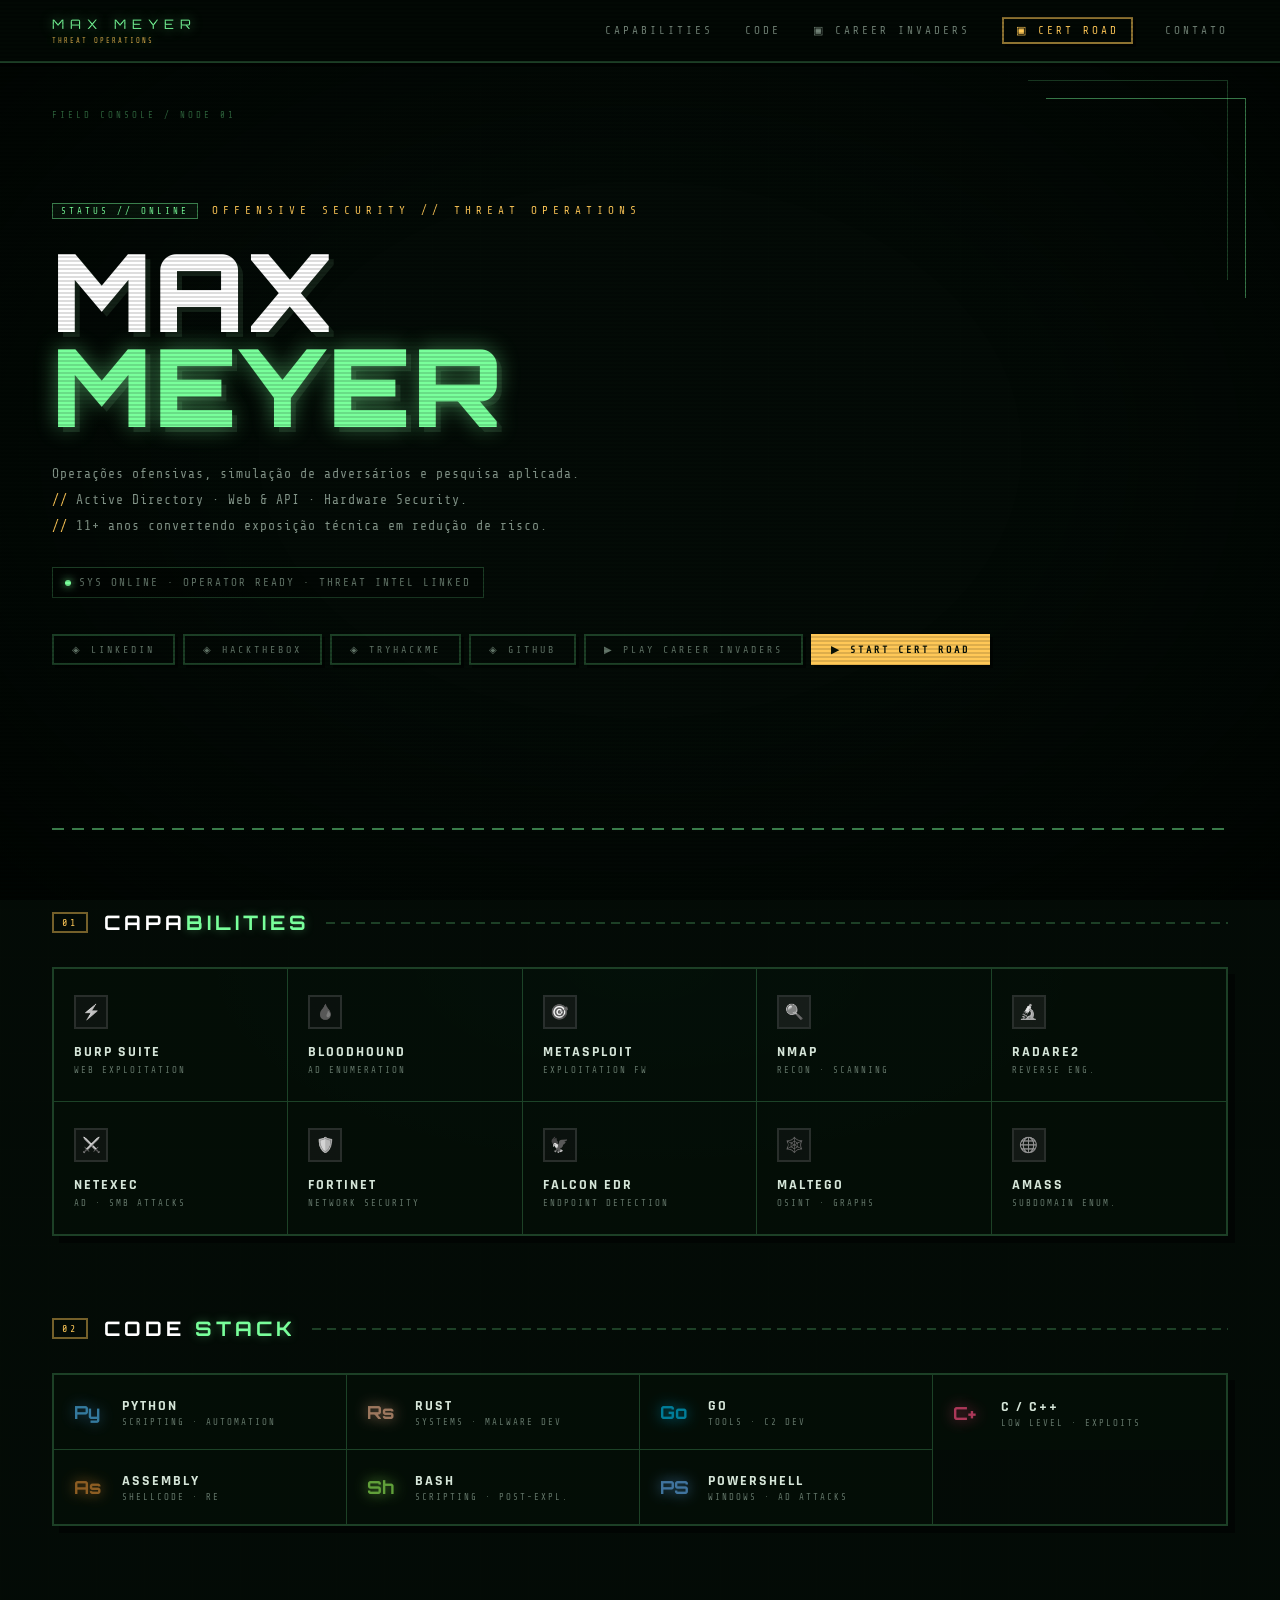
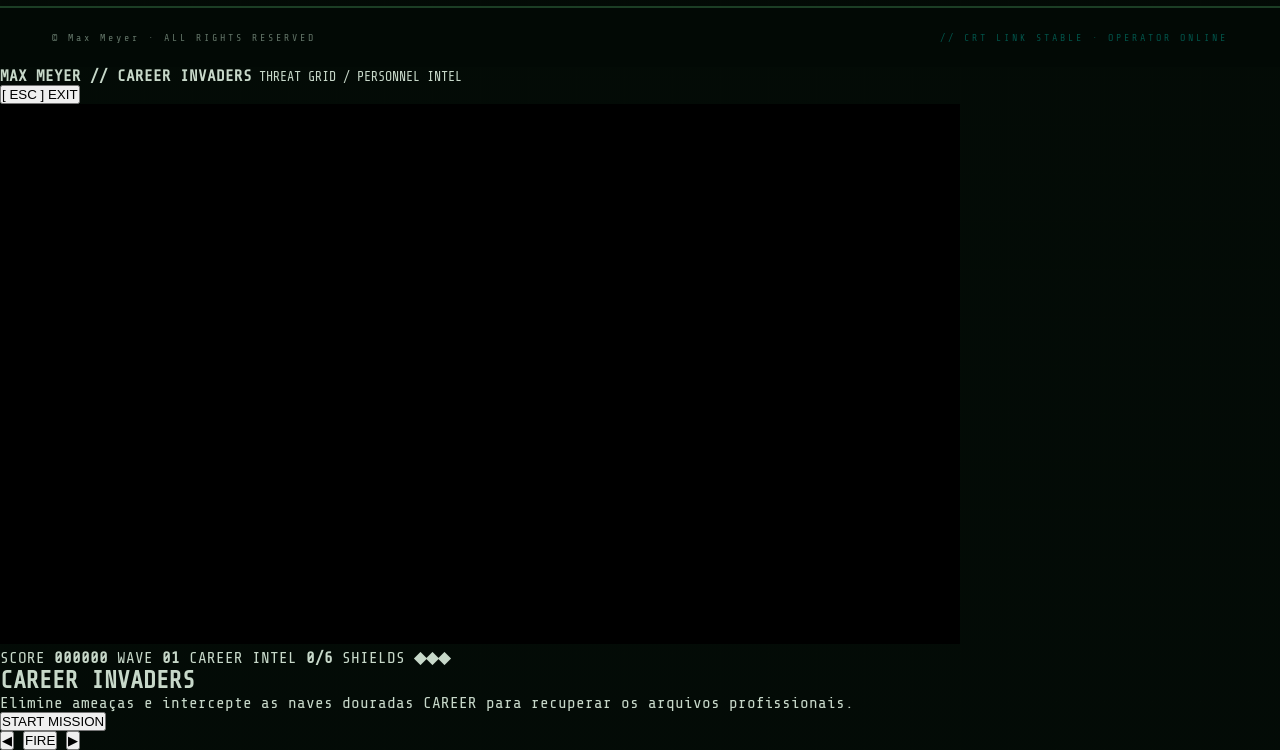
==== commit d2a3c327: "Add files via upload" ====
--- a/main.html
+++ b/main.html
@@ -367,18 +367,13 @@
 <canvas id="noiseCanvas"></canvas>
 <canvas id="streamCanvas"></canvas>
 
-<button id="bgMusicToggle" type="button" aria-pressed="false">
-  <span class="bm-bars"><span></span><span></span><span></span></span>
-  <span id="bgMusicLabel">TRACK 01</span>
-</button>
-
 <!-- NAV -->
 <nav class="nav">
   <div class="nav-logo">Max Meyer</div>
   <div class="nav-links">
     <a href="#arsenal">Capabilities</a>
     <a href="#languages">Code</a>
-    <a href="#" onclick="openCareerPlatformer();return false;">▣ CAREER QUEST</a>
+    <a href="#" onclick="openCareerInvaders();return false;">▣ CAREER INVADERS</a>
     <a href="#" class="special" onclick="openCertRoad();return false;">▣ CERT ROAD</a>
     <a href="#contact">Contato</a>
   </div>
@@ -411,8 +406,8 @@
     <a href="#">◈ HackTheBox</a>
     <a href="#">◈ TryHackMe</a>
     <a href="#">◈ GitHub</a>
-    <a href="#" class="arcade-cta" onclick="openCareerPlatformer();return false;">▶ PLAY CAREER QUEST</a>
-    <a href="#" onclick="openCertRoad();return false;">▶ START CERT ROAD</a>
+    <a href="#" onclick="openCareerInvaders();return false;">▶ PLAY CAREER INVADERS</a>
+    <a href="#" class="arcade-cta" onclick="openCertRoad();return false;">▶ START CERT ROAD</a>
   </div>
 </section>
 
@@ -461,36 +456,39 @@
 </footer>
 
 
-<!-- CAREER QUEST / 8-BIT PLATFORMER -->
-<div id="careerPlatformerModal" aria-hidden="true">
-  <div class="career-platformer-shell">
-    <header class="career-platformer-top">
-      <div><strong>MAX MEYER // CAREER QUEST</strong><small> PERSONNEL ARCHIVE / PLATFORM SECTOR</small></div>
-      <button id="careerPlatformerClose" type="button">[ ESC ] EXIT</button>
+<!-- CAREER INVADERS / EXPERIENCE ARCADE -->
+<div id="careerInvadersModal" aria-hidden="true">
+  <div class="career-invaders-shell">
+    <header class="career-invaders-top">
+      <div><strong>MAX MEYER // CAREER INVADERS</strong><small> THREAT GRID / PERSONNEL INTEL</small></div>
+      <button id="careerInvadersClose" type="button">[ ESC ] EXIT</button>
     </header>
-    <main class="career-platformer-stage">
-      <canvas id="careerPlatformerCanvas" tabindex="0" aria-label="Career Quest, plataforma 8-bit das experiências profissionais"></canvas>
-      <div class="career-platformer-scan"></div>
-      <div class="career-platformer-hud">
-        <span>SCORE <b id="platformerScore">000000</b></span>
-        <span>BLOCKS <b id="platformerProgress">0/6</b></span>
-        <span>TIME <b id="platformerTime">180</b></span>
-        <span>STATUS <b id="platformerStatus">READY</b></span>
+    <main class="career-invaders-stage">
+      <canvas id="careerInvadersCanvas" tabindex="0" aria-label="Career Invaders, jogo arcade das experiências profissionais"></canvas>
+      <div class="career-invaders-scan"></div>
+      <div class="career-invaders-hud">
+        <span>SCORE <b id="careerScore">000000</b></span>
+        <span>WAVE <b id="careerWave">01</b></span>
+        <span>CAREER INTEL <b id="careerProgress">0/6</b></span>
+        <span>SHIELDS <b id="careerLives">◆◆◆</b></span>
       </div>
-      <section id="careerPlatformerOverlay" class="platformer-overlay show">
-        <div class="platformer-overlay-panel">
-          <h2 id="platformerOverlayTitle">CAREER QUEST</h2>
-          <p id="platformerOverlayText">Explore o setor, salte sob blocos de inteligência e recupere os seis arquivos profissionais escondidos aleatoriamente.</p>
-          <button id="careerPlatformerStart" type="button">START QUEST</button>
+      <section id="careerInvadersOverlay" class="career-overlay show">
+        <div class="career-overlay-panel">
+          <h2 id="careerOverlayTitle">CAREER INVADERS</h2>
+          <p id="careerOverlayText">Elimine ameaças e intercepte as naves douradas CAREER para recuperar os arquivos profissionais.</p>
+          <div class="career-overlay-actions">
+            <button id="careerInvadersStart" type="button">START MISSION</button>
+            <button id="careerInvadersResume" type="button" hidden>RESUME</button>
+          </div>
         </div>
       </section>
-      <article id="platformerIntelCard" class="platformer-intel-card" aria-live="polite"></article>
-      <div class="career-platformer-touch" aria-hidden="true">
-        <button data-platformer="left">◀</button>
-        <button data-platformer="jump">JUMP</button>
-        <button data-platformer="right">▶</button>
+      <article id="careerIntelCard" class="career-intel-card" aria-live="polite"></article>
+      <button id="careerIntelClose" type="button" hidden>CONTINUE</button>
+      <div class="career-invaders-touch" aria-hidden="true">
+        <button data-invader="ArrowLeft">◀</button>
+        <button data-invader="Space">FIRE</button>
+        <button data-invader="ArrowRight">▶</button>
       </div>
-      <div class="career-platformer-help">A/D ou ←/→ mover · W/↑/ESPAÇO saltar · ESC sair</div>
     </main>
   </div>
 </div>
@@ -634,8 +632,7 @@
 })();
 
 </script>
-<script src="career-platformer.js"></script>
+<script src="career-invaders.js"></script>
 <script src="cert-road.js"></script>
-<script src="bg-music.js"></script>
 </body>
 </html>
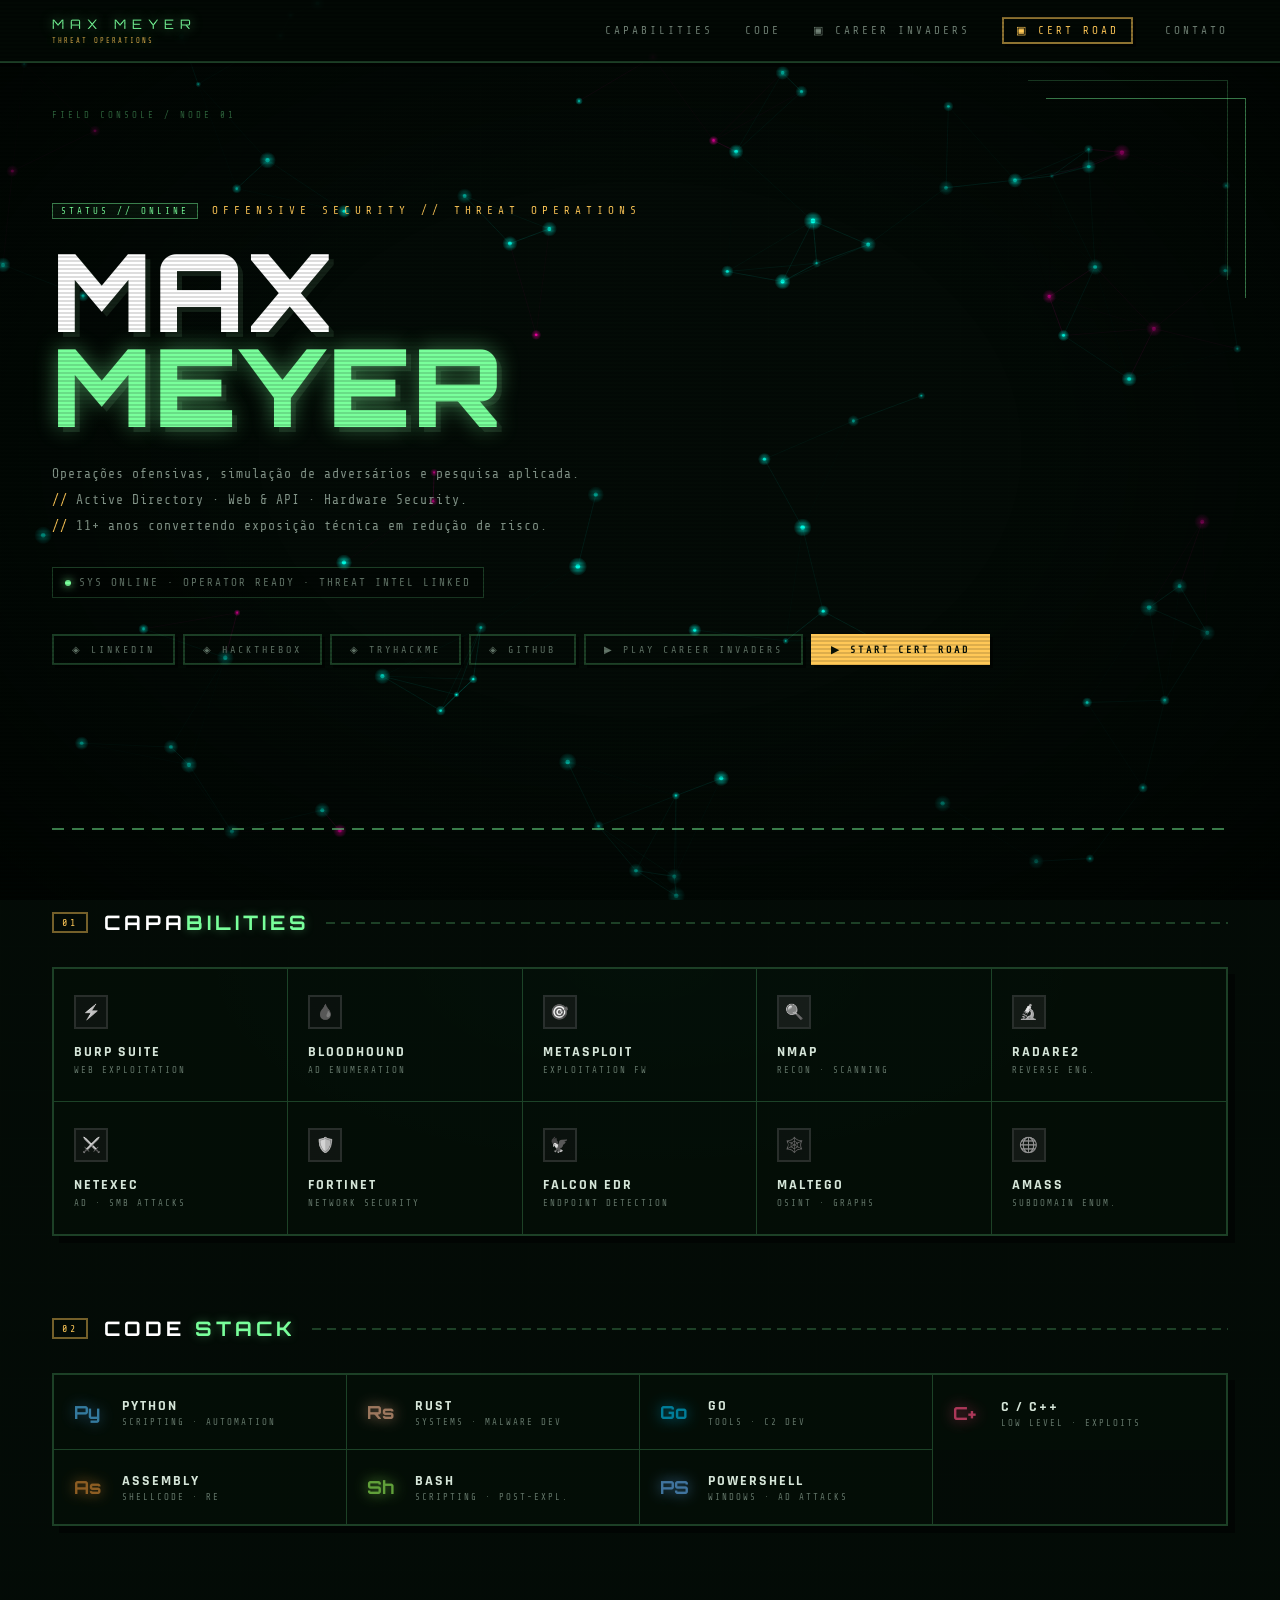
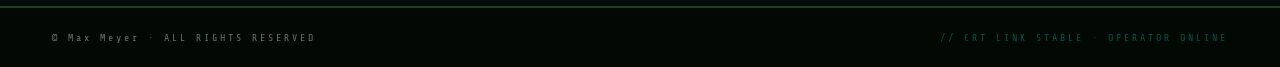
==== commit 128ff4d4: "Add files via upload" ====
--- a/main.html
+++ b/main.html
@@ -373,7 +373,7 @@
   <div class="nav-links">
     <a href="#arsenal">Capabilities</a>
     <a href="#languages">Code</a>
-    <a href="#" onclick="openCareerInvaders();return false;">▣ CAREER INVADERS</a>
+    <a href="#" onclick="window.open('career-invaders.html','careerInvaders','popup=yes,width=1440,height=900,resizable=yes,scrollbars=no');return false;">▣ CAREER INVADERS</a>
     <a href="#" class="special" onclick="openCertRoad();return false;">▣ CERT ROAD</a>
     <a href="#contact">Contato</a>
   </div>
@@ -406,7 +406,7 @@
     <a href="#">◈ HackTheBox</a>
     <a href="#">◈ TryHackMe</a>
     <a href="#">◈ GitHub</a>
-    <a href="#" onclick="openCareerInvaders();return false;">▶ PLAY CAREER INVADERS</a>
+    <a href="#" onclick="window.open('career-invaders.html','careerInvaders','popup=yes,width=1440,height=900,resizable=yes,scrollbars=no');return false;">▶ PLAY CAREER INVADERS</a>
     <a href="#" class="arcade-cta" onclick="openCertRoad();return false;">▶ START CERT ROAD</a>
   </div>
 </section>
@@ -456,43 +456,6 @@
 </footer>
 
 
-<!-- CAREER INVADERS / EXPERIENCE ARCADE -->
-<div id="careerInvadersModal" aria-hidden="true">
-  <div class="career-invaders-shell">
-    <header class="career-invaders-top">
-      <div><strong>MAX MEYER // CAREER INVADERS</strong><small> THREAT GRID / PERSONNEL INTEL</small></div>
-      <button id="careerInvadersClose" type="button">[ ESC ] EXIT</button>
-    </header>
-    <main class="career-invaders-stage">
-      <canvas id="careerInvadersCanvas" tabindex="0" aria-label="Career Invaders, jogo arcade das experiências profissionais"></canvas>
-      <div class="career-invaders-scan"></div>
-      <div class="career-invaders-hud">
-        <span>SCORE <b id="careerScore">000000</b></span>
-        <span>WAVE <b id="careerWave">01</b></span>
-        <span>CAREER INTEL <b id="careerProgress">0/6</b></span>
-        <span>SHIELDS <b id="careerLives">◆◆◆</b></span>
-      </div>
-      <section id="careerInvadersOverlay" class="career-overlay show">
-        <div class="career-overlay-panel">
-          <h2 id="careerOverlayTitle">CAREER INVADERS</h2>
-          <p id="careerOverlayText">Elimine ameaças e intercepte as naves douradas CAREER para recuperar os arquivos profissionais.</p>
-          <div class="career-overlay-actions">
-            <button id="careerInvadersStart" type="button">START MISSION</button>
-            <button id="careerInvadersResume" type="button" hidden>RESUME</button>
-          </div>
-        </div>
-      </section>
-      <article id="careerIntelCard" class="career-intel-card" aria-live="polite"></article>
-      <button id="careerIntelClose" type="button" hidden>CONTINUE</button>
-      <div class="career-invaders-touch" aria-hidden="true">
-        <button data-invader="ArrowLeft">◀</button>
-        <button data-invader="Space">FIRE</button>
-        <button data-invader="ArrowRight">▶</button>
-      </div>
-    </main>
-  </div>
-</div>
-
 <!-- CERTIFICATION ROAD / 8-BIT ARCADE -->
 <div id="certRoadModal" aria-hidden="true">
   <div class="cert-road-shell">
@@ -507,11 +470,12 @@
         <span>SPEED <b id="roadSpeed">088</b></span>
         <span>SECTOR <b id="roadSector">01</b></span>
         <span>SIGNS <b id="roadProgress">0/4</b></span>
+        <span>MUSIC <b id="roadMusic">ON</b></span>
       </div>
       <article id="certRoadCard" class="cert-road-card" aria-live="polite"></article>
-      <div class="cert-road-help">← → controlar · ESPAÇO acelerar · toque nas laterais · ESC sair</div>
+      <div class="cert-road-help">↑ acelerar/continuar · ↓ parar · ← → controlar · M música · ESC sair</div>
       <div class="cert-road-touch" aria-hidden="true">
-        <button data-road="left">◀</button><button data-road="boost">BOOST</button><button data-road="right">▶</button>
+        <button data-road="left">◀</button><button data-road="stop">STOP</button><button data-road="go">GO</button><button data-road="right">▶</button>
       </div>
     </main>
   </div>
@@ -632,7 +596,6 @@
 })();
 
 </script>
-<script src="career-invaders.js"></script>
 <script src="cert-road.js"></script>
 </body>
 </html>
--- a/arcade.css
+++ b/arcade.css
@@ -62,17 +62,17 @@
 /* CERTIFICATION ROAD */
 #certRoadModal{position:fixed;inset:0;z-index:12000;display:none;align-items:center;justify-content:center;background:rgba(0,4,1,.96);padding:18px;}
 #certRoadModal.open{display:flex;}
-.cert-road-shell{width:min(1120px,100%);border:3px solid var(--cyan);background:#030704;box-shadow:0 0 0 5px #101a12,0 0 55px rgba(121,255,155,.2);}
+.cert-road-shell{width:min(1380px,96vw);border:3px solid var(--cyan);background:#030704;box-shadow:0 0 0 5px #101a12,0 0 55px rgba(121,255,155,.2);}
 .cert-road-top{height:52px;display:flex;align-items:center;justify-content:space-between;padding:0 16px;border-bottom:3px solid var(--cyan);background:#071109;color:var(--cyan);font-size:12px;letter-spacing:2px;}
 .cert-road-top small{color:var(--amber);margin-left:10px;}
 .cert-road-top button{font:inherit;font-size:10px;color:var(--danger);background:#130805;border:2px solid var(--danger);padding:7px 10px;box-shadow:3px 3px 0 #000;}
-.cert-road-stage{position:relative;aspect-ratio:16/9;min-height:320px;overflow:hidden;background:#020402;}
+.cert-road-stage{position:relative;aspect-ratio:16/9;min-height:420px;max-height:82vh;overflow:hidden;background:#020402;}
 #certRoadCanvas{display:block;width:100%;height:100%;image-rendering:pixelated;outline:none;}
 .cert-road-scan{position:absolute;inset:0;pointer-events:none;background:repeating-linear-gradient(0deg,transparent 0 3px,rgba(0,0,0,.22) 3px 5px),radial-gradient(ellipse at center,transparent 48%,rgba(0,0,0,.55) 100%);mix-blend-mode:multiply;}
 .cert-road-hud{position:absolute;top:14px;left:14px;right:14px;display:flex;justify-content:space-between;color:var(--cyan);font-size:11px;letter-spacing:2px;text-shadow:2px 2px #000;pointer-events:none;}
 .cert-road-hud b{color:var(--amber);}
 .cert-road-help{position:absolute;left:50%;bottom:12px;transform:translateX(-50%);white-space:nowrap;color:rgba(207,233,211,.68);font-size:9px;letter-spacing:2px;text-shadow:2px 2px #000;}
-.cert-road-card{display:none;position:absolute;right:5%;top:17%;width:min(360px,42%);padding:18px;border:3px solid var(--amber);background:rgba(4,10,5,.94);box-shadow:6px 6px 0 #000,0 0 24px rgba(255,200,87,.15);color:#dce9dd;}
+.cert-road-card{display:none;position:absolute;right:4%;top:14%;width:min(440px,44%);padding:24px;border:3px solid var(--amber);background:rgba(4,10,5,.94);box-shadow:6px 6px 0 #000,0 0 24px rgba(255,200,87,.15);color:#dce9dd;}
 .cert-road-card.show{display:block;animation:roadCardIn .18s steps(3,end);}
 @keyframes roadCardIn{from{transform:translateX(18px);opacity:0}to{transform:none;opacity:1}}
 .cert-road-card .code{color:var(--amber);font:700 24px 'Orbitron',sans-serif;letter-spacing:3px;}
@@ -87,62 +87,42 @@
 }
 @media(prefers-reduced-motion:reduce){*,*::before,*::after{animation-duration:.001ms!important;animation-iteration-count:1!important;scroll-behavior:auto!important;}}
 
+/* CAREER INVADERS */
 body.arcade-modal-open{overflow:hidden;}
-
-/* CAREER QUEST / SUPER 8-BIT PLATFORMER (visual inspirado em plataformas clássicas 16-bit) */
-#careerPlatformerModal{position:fixed;inset:0;z-index:13000;display:none;align-items:center;justify-content:center;background:rgba(0,4,1,.97);padding:18px}
-#careerPlatformerModal.open{display:flex}
-.career-platformer-shell{width:min(1120px,100%);border:3px solid #5c94fc;background:#030704;box-shadow:0 0 0 5px #10203a,0 0 55px rgba(92,148,252,.25)}
-.career-platformer-top{height:52px;display:flex;align-items:center;justify-content:space-between;padding:0 16px;border-bottom:3px solid #5c94fc;background:#0a1730;color:#8fc7ff;font-size:12px;letter-spacing:2px}
-.career-platformer-top small{color:var(--amber);margin-left:10px}
-.career-platformer-top button{font:inherit;font-size:10px;color:var(--danger);background:#130805;border:2px solid var(--danger);padding:7px 10px;box-shadow:3px 3px 0 #000}
-.career-platformer-stage{position:relative;aspect-ratio:16/9;min-height:320px;overflow:hidden;background:#5c94fc}
-#careerPlatformerCanvas{display:block;width:100%;height:100%;image-rendering:pixelated;outline:none}
-.career-platformer-scan{position:absolute;inset:0;pointer-events:none;background:repeating-linear-gradient(0deg,transparent 0 3px,rgba(0,0,0,.18) 3px 5px),radial-gradient(ellipse at center,transparent 50%,rgba(0,0,0,.48) 100%);mix-blend-mode:multiply}
-.career-platformer-hud{position:absolute;top:13px;left:14px;right:14px;display:flex;justify-content:space-between;color:#fff5cf;font-size:10px;letter-spacing:2px;text-shadow:2px 2px #000;pointer-events:none}
-.career-platformer-hud b{color:var(--amber)}
-.platformer-overlay{display:none;position:absolute;inset:0;align-items:center;justify-content:center;background:rgba(3,10,18,.82);padding:30px;text-align:center}
-.platformer-overlay.show{display:flex}
-.platformer-overlay-panel{width:min(610px,92%);padding:28px;border:3px solid var(--amber);background:rgba(5,12,17,.97);box-shadow:8px 8px 0 #000}
-.platformer-overlay h2{font:800 clamp(25px,4vw,48px) 'Orbitron',sans-serif;color:var(--amber);letter-spacing:4px;margin-bottom:13px;text-shadow:4px 4px 0 #392600}
-.platformer-overlay p{max-width:530px;margin:0 auto 22px;color:#bad3d9;font-size:12px;line-height:1.8}
-.platformer-overlay button,.platformer-intel-card button{padding:12px 17px;border:2px solid var(--amber);background:#171006;color:var(--amber);font:700 11px 'Share Tech Mono',monospace;letter-spacing:2px;box-shadow:4px 4px 0 #000}
-.platformer-overlay button:hover,.platformer-intel-card button:hover{background:var(--amber);color:#171006}
-.platformer-intel-card{display:none;position:absolute;left:50%;top:50%;transform:translate(-50%,-50%);width:min(720px,88%);max-height:82%;overflow:auto;padding:24px;border:3px solid var(--amber);background:rgba(5,12,17,.98);box-shadow:8px 8px 0 #000,0 0 34px rgba(255,200,87,.18);color:#edf7f8}
-.platformer-intel-card.show{display:block;animation:careerIntelIn .18s steps(3,end)}
-.platformer-kicker{color:var(--amber);font-size:10px;letter-spacing:3px;margin-bottom:8px}
-.platformer-intel-card h2{font:800 clamp(23px,4vw,42px) 'Orbitron',sans-serif;color:#79ff9b;letter-spacing:3px;margin:0 0 7px}
-.platformer-intel-card h3{font:700 16px 'Rajdhani',sans-serif;text-transform:uppercase;letter-spacing:2px;color:#e6f0e8;margin:0 0 6px}
-.platformer-period{display:inline-block;color:#171006;background:var(--amber);padding:5px 8px;font-size:9px;letter-spacing:2px;margin-bottom:13px}
-.platformer-intel-card p{color:#a9bec3;font-size:11px;line-height:1.7;margin-bottom:13px}
-.platformer-intel-card h4{font-size:10px;color:var(--amber);letter-spacing:3px;margin:13px 0 7px;border-bottom:1px dashed rgba(255,200,87,.35);padding-bottom:5px}
-.platformer-intel-card ul{padding-left:18px;color:#c5d5d8;font-size:10px;line-height:1.7}
-.platformer-tech{display:flex;flex-wrap:wrap;gap:7px;margin-bottom:18px}.platformer-tech span{border:1px solid rgba(121,255,155,.45);padding:5px 7px;color:#79ff9b;font-size:9px}
-.career-platformer-help{position:absolute;left:50%;bottom:11px;transform:translateX(-50%);white-space:nowrap;color:rgba(255,245,207,.74);font-size:9px;letter-spacing:2px;text-shadow:2px 2px #000}
-.career-platformer-touch{display:none;position:absolute;left:12px;right:12px;bottom:34px;justify-content:space-between;pointer-events:none}
-.career-platformer-touch button{pointer-events:auto;min-width:74px;padding:12px 14px;background:rgba(5,12,17,.84);border:2px solid var(--amber);color:var(--amber);font:700 11px 'Share Tech Mono',monospace}
-@media(max-width:760px){.career-platformer-stage{min-height:500px;aspect-ratio:auto}.career-platformer-top{font-size:9px}.career-platformer-top small{display:none}.career-platformer-hud{font-size:7px}.career-platformer-touch{display:flex}.career-platformer-help{font-size:7px}.platformer-intel-card{width:90%;max-height:72%;padding:17px}}
-
-/* 16-BIT BACKGROUND MUSIC TOGGLE */
-#bgMusicToggle{
-  position:fixed;right:18px;bottom:18px;z-index:7000;
-  display:flex;align-items:center;gap:8px;
-  padding:9px 12px;
-  background:rgba(3,9,5,.88);
-  border:2px solid var(--border);
-  color:var(--dim);
-  font:700 10px 'Share Tech Mono',monospace;
-  letter-spacing:2px;
-  box-shadow:3px 3px 0 rgba(0,0,0,.5);
-  cursor:pointer;
-  transition:all .2s;
+#careerInvadersModal{position:fixed;inset:0;z-index:12500;display:none;align-items:center;justify-content:center;background:rgba(0,4,1,.97);padding:18px;}
+#careerInvadersModal.open{display:flex;}
+.career-invaders-shell{width:min(1120px,100%);border:3px solid var(--cyan);background:#030704;box-shadow:0 0 0 5px #101a12,0 0 55px rgba(121,255,155,.2);}
+.career-invaders-top{height:52px;display:flex;align-items:center;justify-content:space-between;padding:0 16px;border-bottom:3px solid var(--cyan);background:#071109;color:var(--cyan);font-size:12px;letter-spacing:2px;}
+.career-invaders-top small{color:var(--amber);margin-left:10px;}
+.career-invaders-top button{font:inherit;font-size:10px;color:var(--danger);background:#130805;border:2px solid var(--danger);padding:7px 10px;box-shadow:3px 3px 0 #000;}
+.career-invaders-stage{position:relative;aspect-ratio:16/9;min-height:320px;overflow:hidden;background:#020402;}
+#careerInvadersCanvas{display:block;width:100%;height:100%;image-rendering:pixelated;outline:none;}
+.career-invaders-scan{position:absolute;inset:0;pointer-events:none;background:repeating-linear-gradient(0deg,transparent 0 3px,rgba(0,0,0,.22) 3px 5px),radial-gradient(ellipse at center,transparent 48%,rgba(0,0,0,.58) 100%);mix-blend-mode:multiply;}
+.career-invaders-hud{position:absolute;top:13px;left:14px;right:14px;display:flex;justify-content:space-between;color:var(--cyan);font-size:10px;letter-spacing:2px;text-shadow:2px 2px #000;pointer-events:none;}
+.career-invaders-hud b{color:var(--amber);}
+.career-overlay{display:none;position:absolute;inset:0;align-items:center;justify-content:center;background:rgba(2,7,3,.82);padding:30px;text-align:center;}
+.career-overlay.show{display:flex;}
+.career-overlay-panel{width:min(600px,92%);padding:28px;border:3px solid var(--amber);background:rgba(4,10,5,.96);box-shadow:8px 8px 0 #000,0 0 28px rgba(255,200,87,.15);}
+.career-overlay h2{font:800 clamp(25px,4vw,48px) 'Orbitron',sans-serif;color:var(--amber);letter-spacing:4px;margin-bottom:13px;text-shadow:4px 4px 0 #1d1403;}
+.career-overlay p{max-width:520px;margin:0 auto 22px;color:#a8baac;font-size:12px;line-height:1.8;}
+.career-overlay-actions{display:flex;gap:12px;justify-content:center;flex-wrap:wrap;}
+.career-overlay button,.career-intel-card button{padding:12px 17px;border:2px solid var(--cyan);background:#071109;color:var(--cyan);font:700 11px 'Share Tech Mono',monospace;letter-spacing:2px;box-shadow:4px 4px 0 #000;}
+.career-overlay button:hover,.career-intel-card button:hover{background:var(--cyan);color:#041006;}
+.career-intel-card{display:none;position:absolute;left:50%;top:50%;transform:translate(-50%,-50%);width:min(720px,88%);max-height:82%;overflow:auto;padding:24px;border:3px solid var(--amber);background:rgba(4,10,5,.97);box-shadow:8px 8px 0 #000,0 0 34px rgba(255,200,87,.19);color:#dce9dd;}
+.career-intel-card.show{display:block;animation:careerIntelIn .18s steps(3,end);}
+@keyframes careerIntelIn{from{transform:translate(-50%,-48%);opacity:0}to{transform:translate(-50%,-50%);opacity:1}}
+.career-intel-card .intel-kicker{color:var(--amber);font-size:10px;letter-spacing:3px;margin-bottom:8px;}
+.career-intel-card h2{font:800 clamp(23px,4vw,42px) 'Orbitron',sans-serif;color:var(--cyan);letter-spacing:3px;margin:0 0 7px;}
+.career-intel-card h3{font:700 16px 'Rajdhani',sans-serif;text-transform:uppercase;letter-spacing:2px;color:#dce9dd;margin:0 0 6px;}
+.career-intel-card .intel-period{display:inline-block;color:#091108;background:var(--amber);padding:5px 8px;font-size:9px;letter-spacing:2px;margin-bottom:13px;}
+.career-intel-card p{color:#93a899;font-size:11px;line-height:1.7;margin-bottom:13px;}
+.career-intel-card h4{font-size:10px;color:var(--amber);letter-spacing:3px;margin:13px 0 7px;border-bottom:1px dashed rgba(121,255,155,.3);padding-bottom:5px;}
+.career-intel-card ul{padding-left:18px;color:#b8c9bb;font-size:10px;line-height:1.7;}
+.intel-tech{display:flex;flex-wrap:wrap;gap:7px;margin-bottom:18px;}
+.intel-tech span{border:1px solid rgba(121,255,155,.45);padding:5px 7px;color:var(--cyan);font-size:9px;}
+.career-invaders-touch{display:none;position:absolute;left:12px;right:12px;bottom:35px;justify-content:space-between;pointer-events:none;}
+.career-invaders-touch button{pointer-events:auto;min-width:74px;padding:12px 14px;background:rgba(3,10,5,.82);border:2px solid var(--cyan);color:var(--cyan);font:700 11px 'Share Tech Mono',monospace;}
+.career-invaders-touch button[data-invader="Space"]{border-color:var(--amber);color:var(--amber);}
+@media(max-width:760px){
+  .career-invaders-stage{min-height:500px;aspect-ratio:auto}.career-invaders-top{font-size:9px}.career-invaders-top small{display:none}.career-invaders-hud{font-size:7px}.career-invaders-touch{display:flex}.career-overlay-panel{padding:20px}.career-intel-card{width:90%;max-height:72%;padding:17px}
 }
-#bgMusicToggle:hover,#bgMusicToggle:active{color:var(--cyan);border-color:var(--cyan);box-shadow:0 0 12px rgba(121,255,155,.2),3px 3px 0 rgba(0,0,0,.5);}
-#bgMusicToggle .bm-bars{display:inline-flex;align-items:flex-end;gap:2px;height:11px;}
-#bgMusicToggle .bm-bars span{display:block;width:2px;background:var(--cyan);animation:bmBar .9s ease-in-out infinite;}
-#bgMusicToggle .bm-bars span:nth-child(1){height:40%;animation-delay:-.6s;}
-#bgMusicToggle .bm-bars span:nth-child(2){height:100%;animation-delay:-.3s;}
-#bgMusicToggle .bm-bars span:nth-child(3){height:65%;animation-delay:-.9s;}
-#bgMusicToggle.muted .bm-bars span{animation-play-state:paused;height:15%!important;background:var(--dim);}
-@keyframes bmBar{0%,100%{height:25%;}50%{height:100%;}}
-@media(max-width:600px){#bgMusicToggle{right:12px;bottom:12px;padding:8px 10px;font-size:9px;}}
